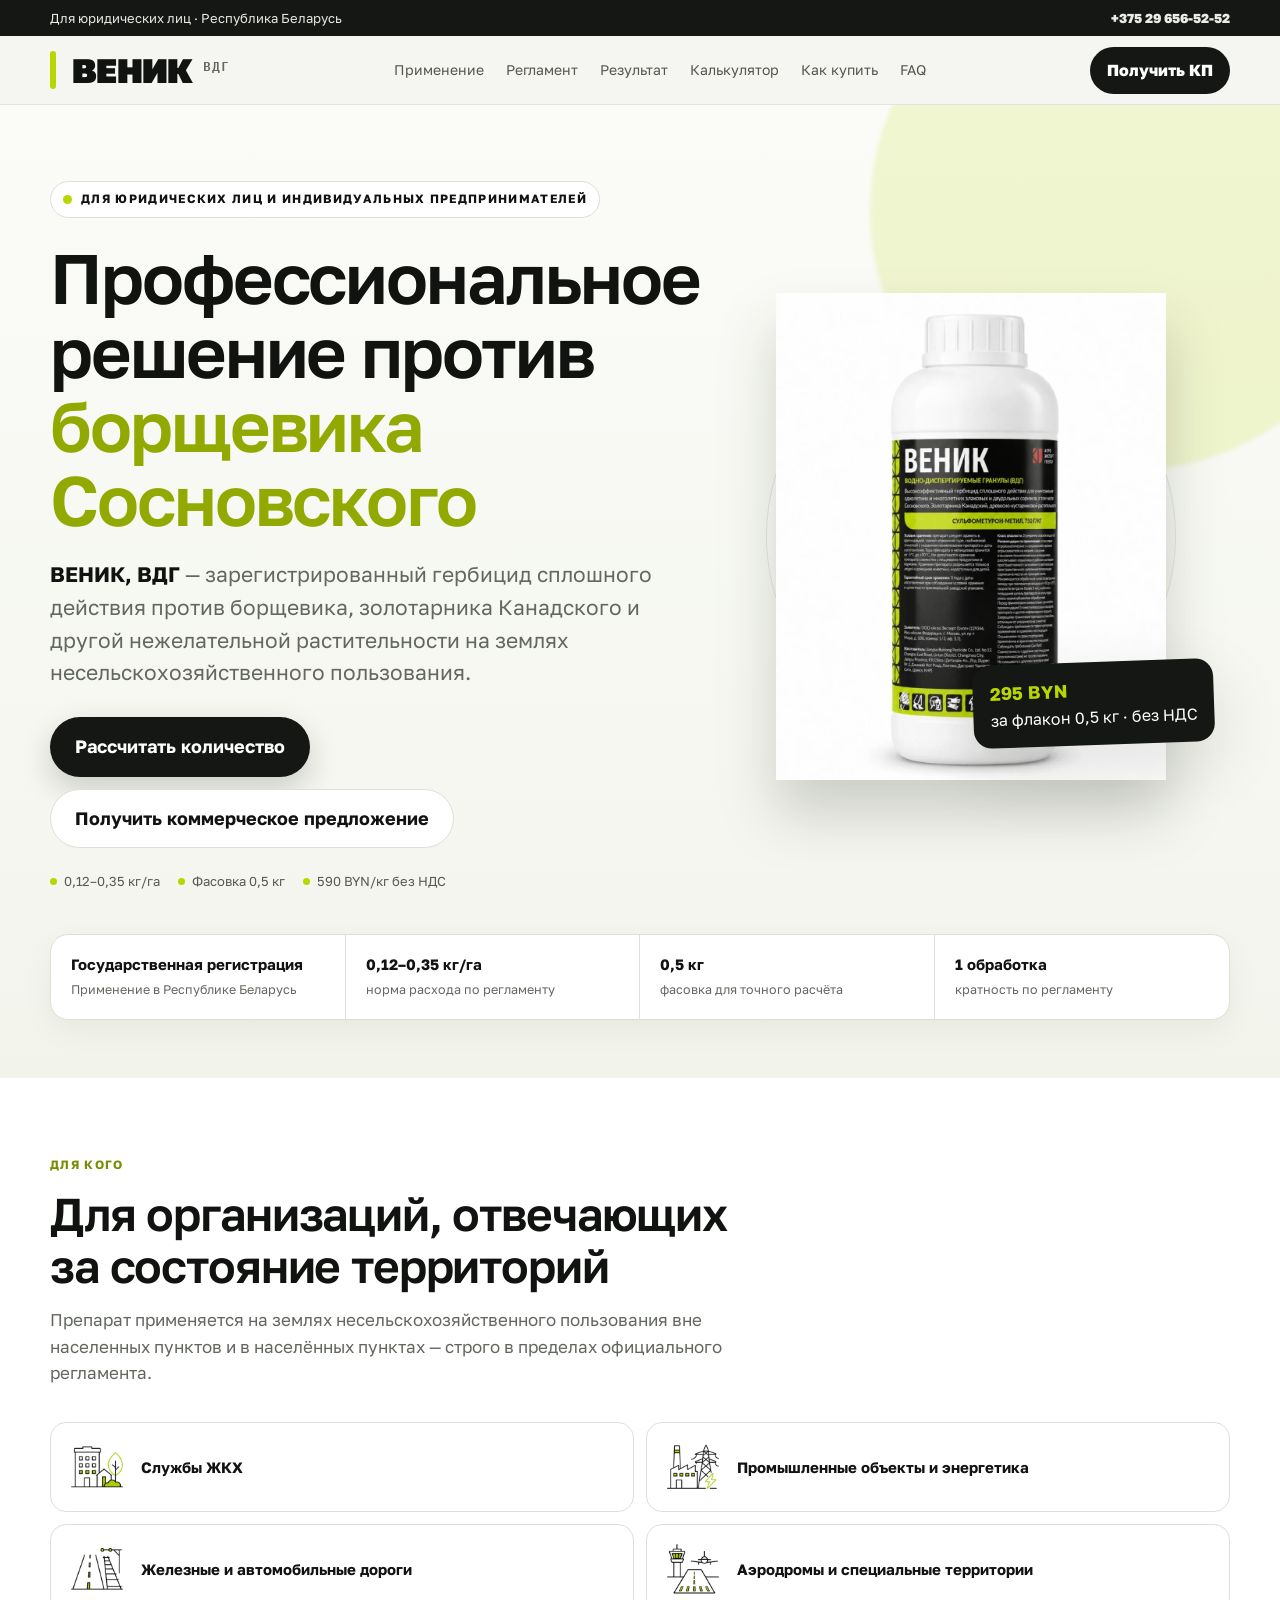
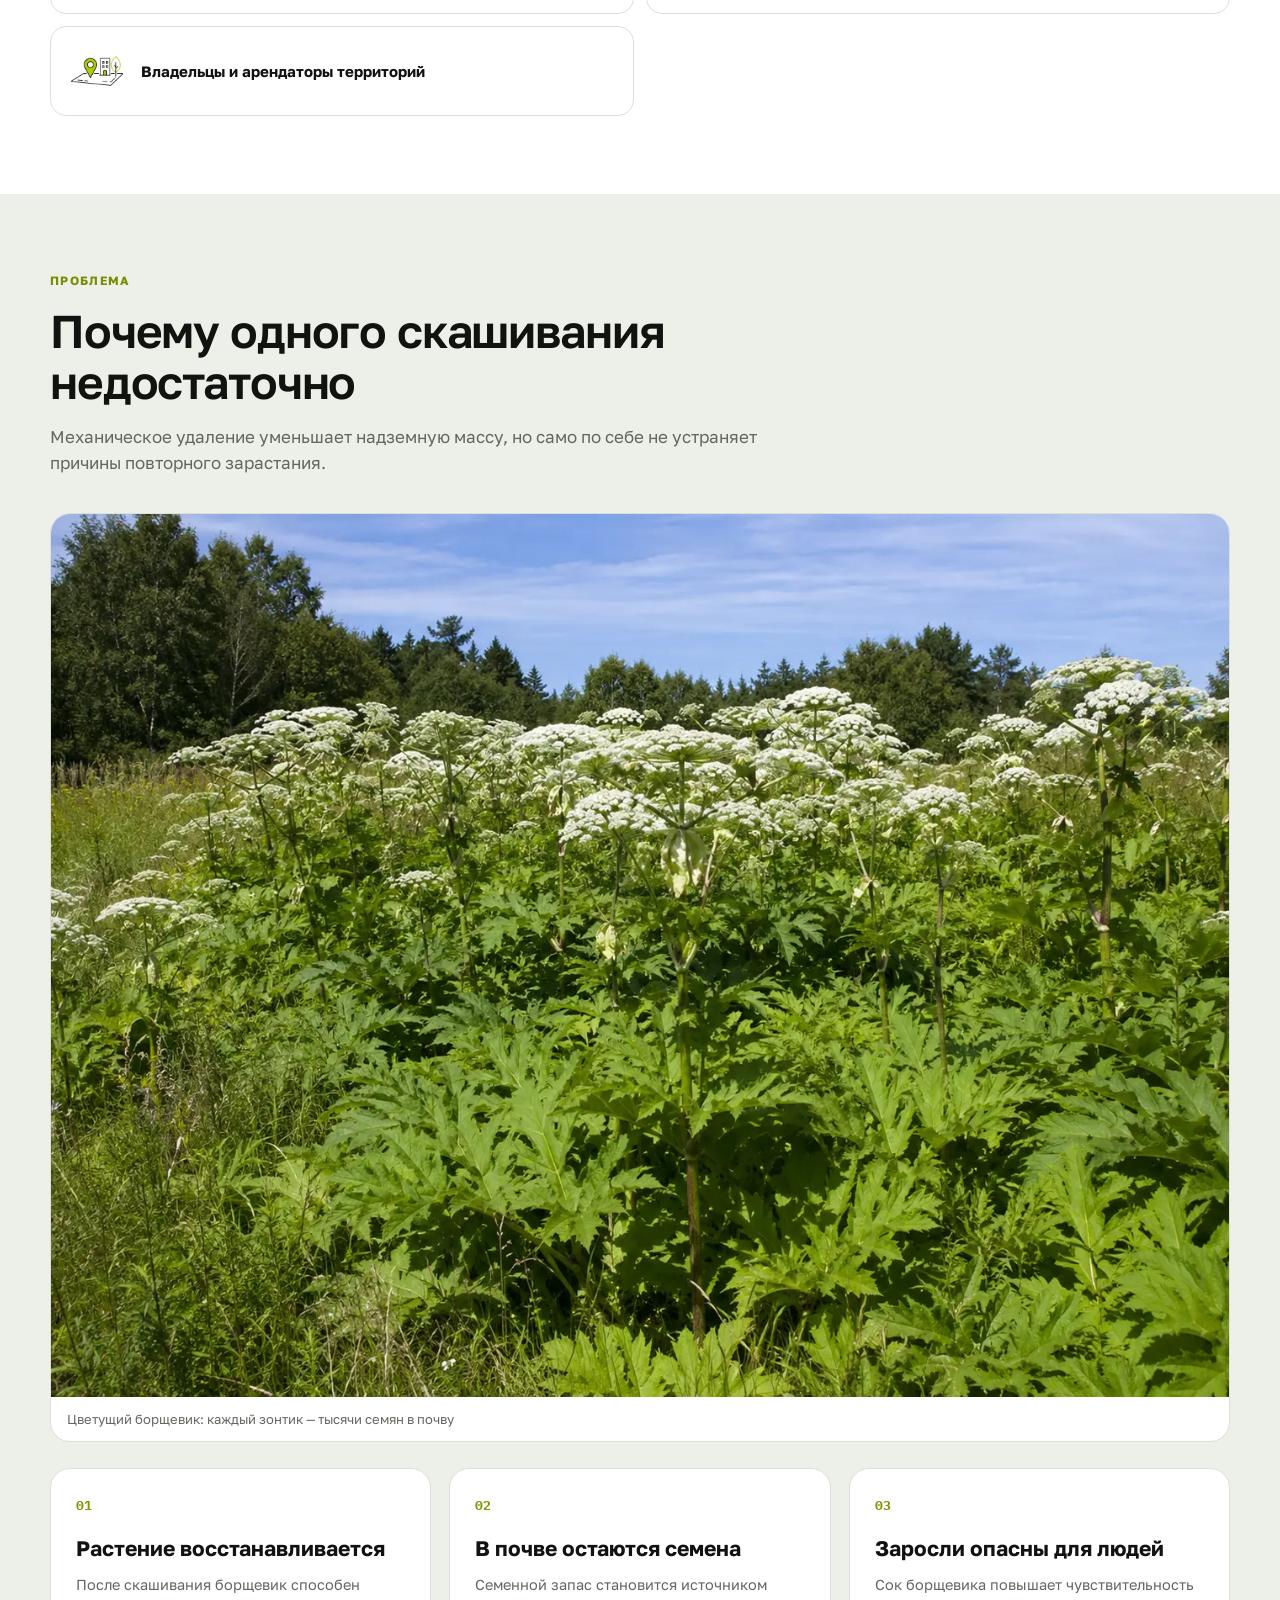
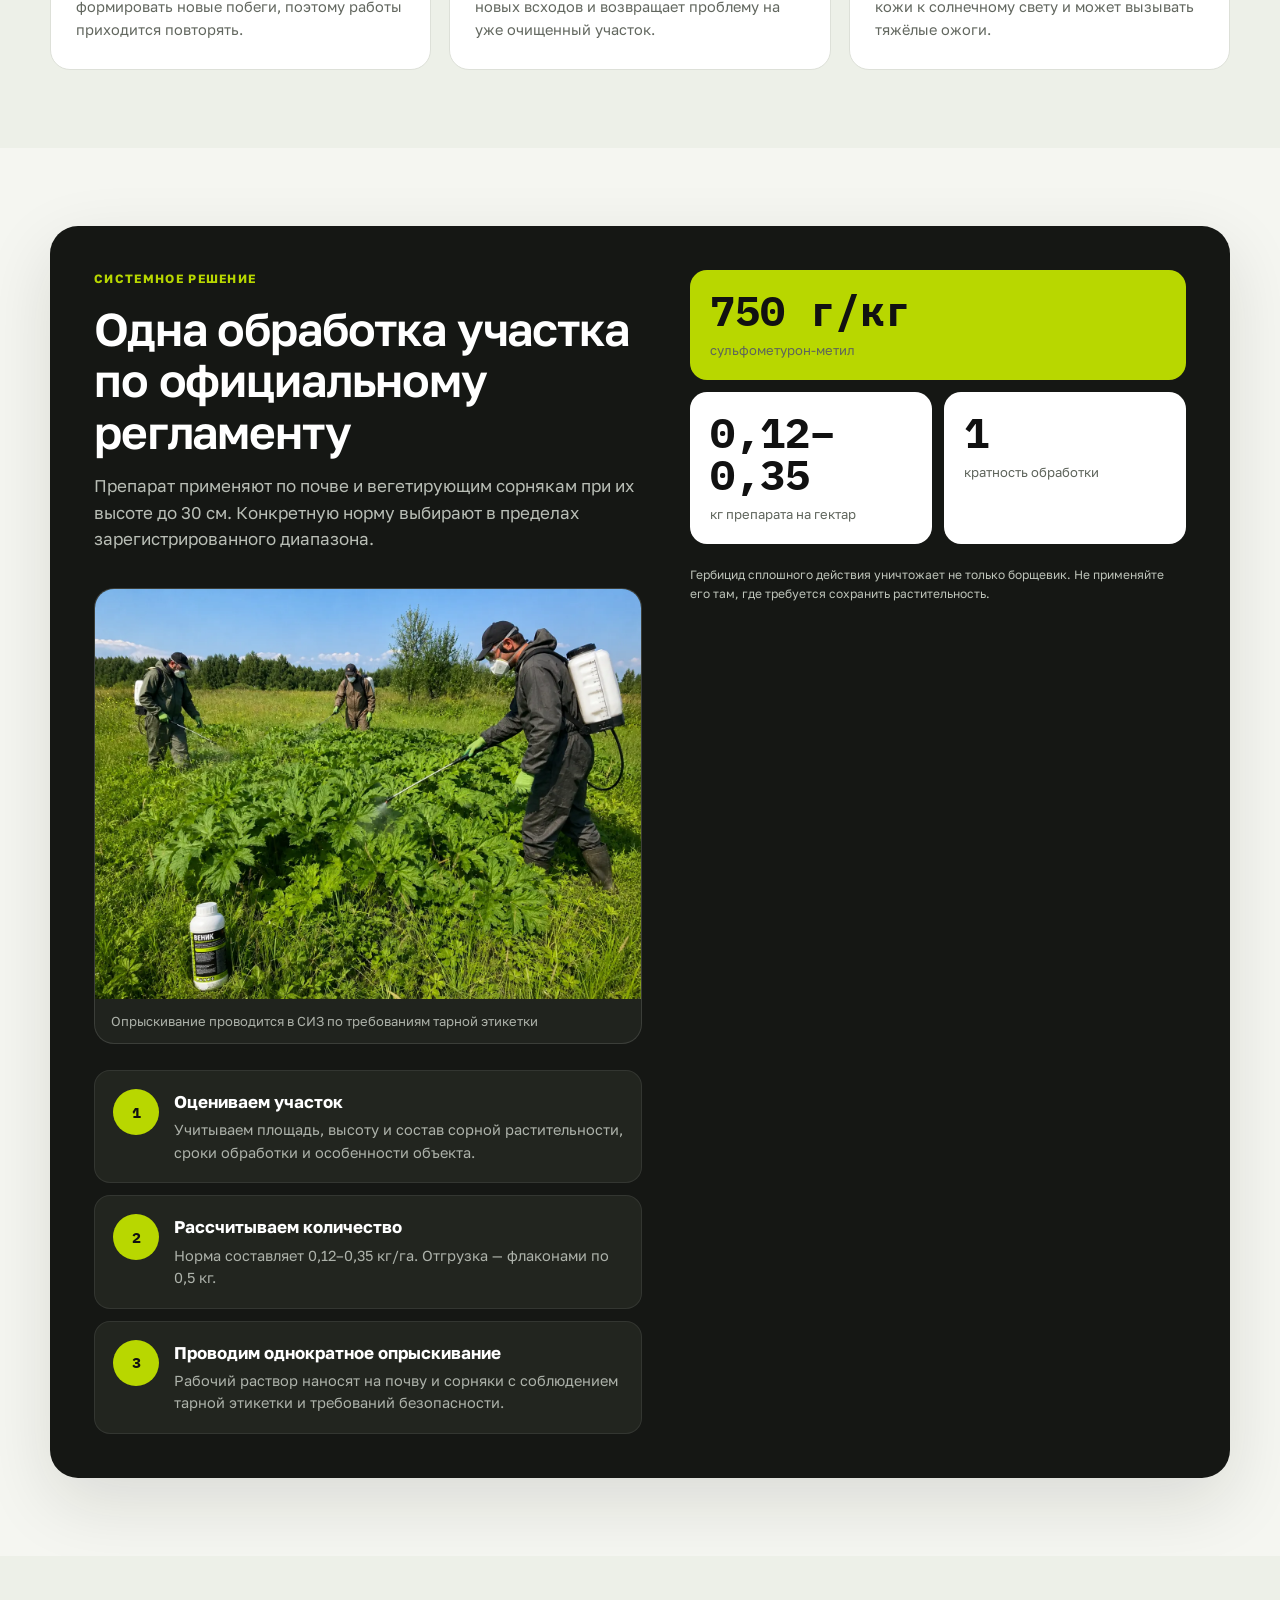
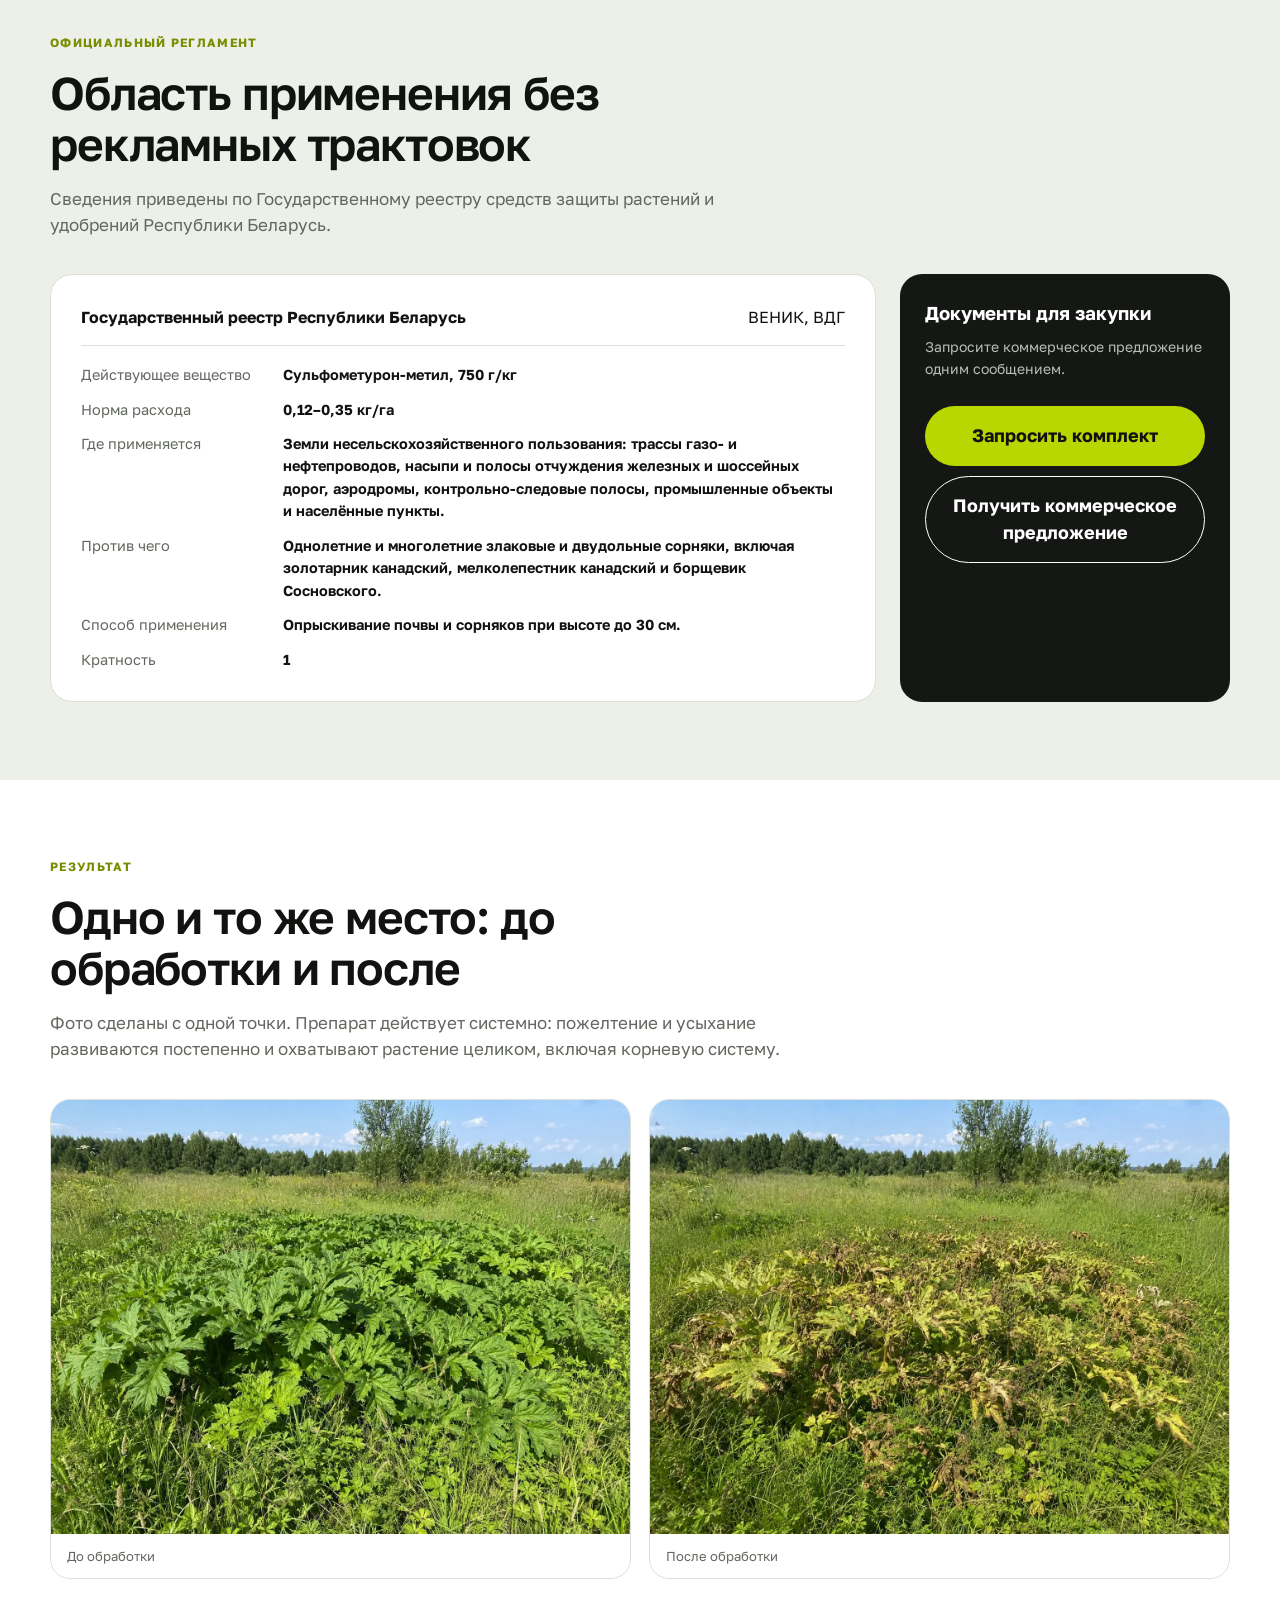
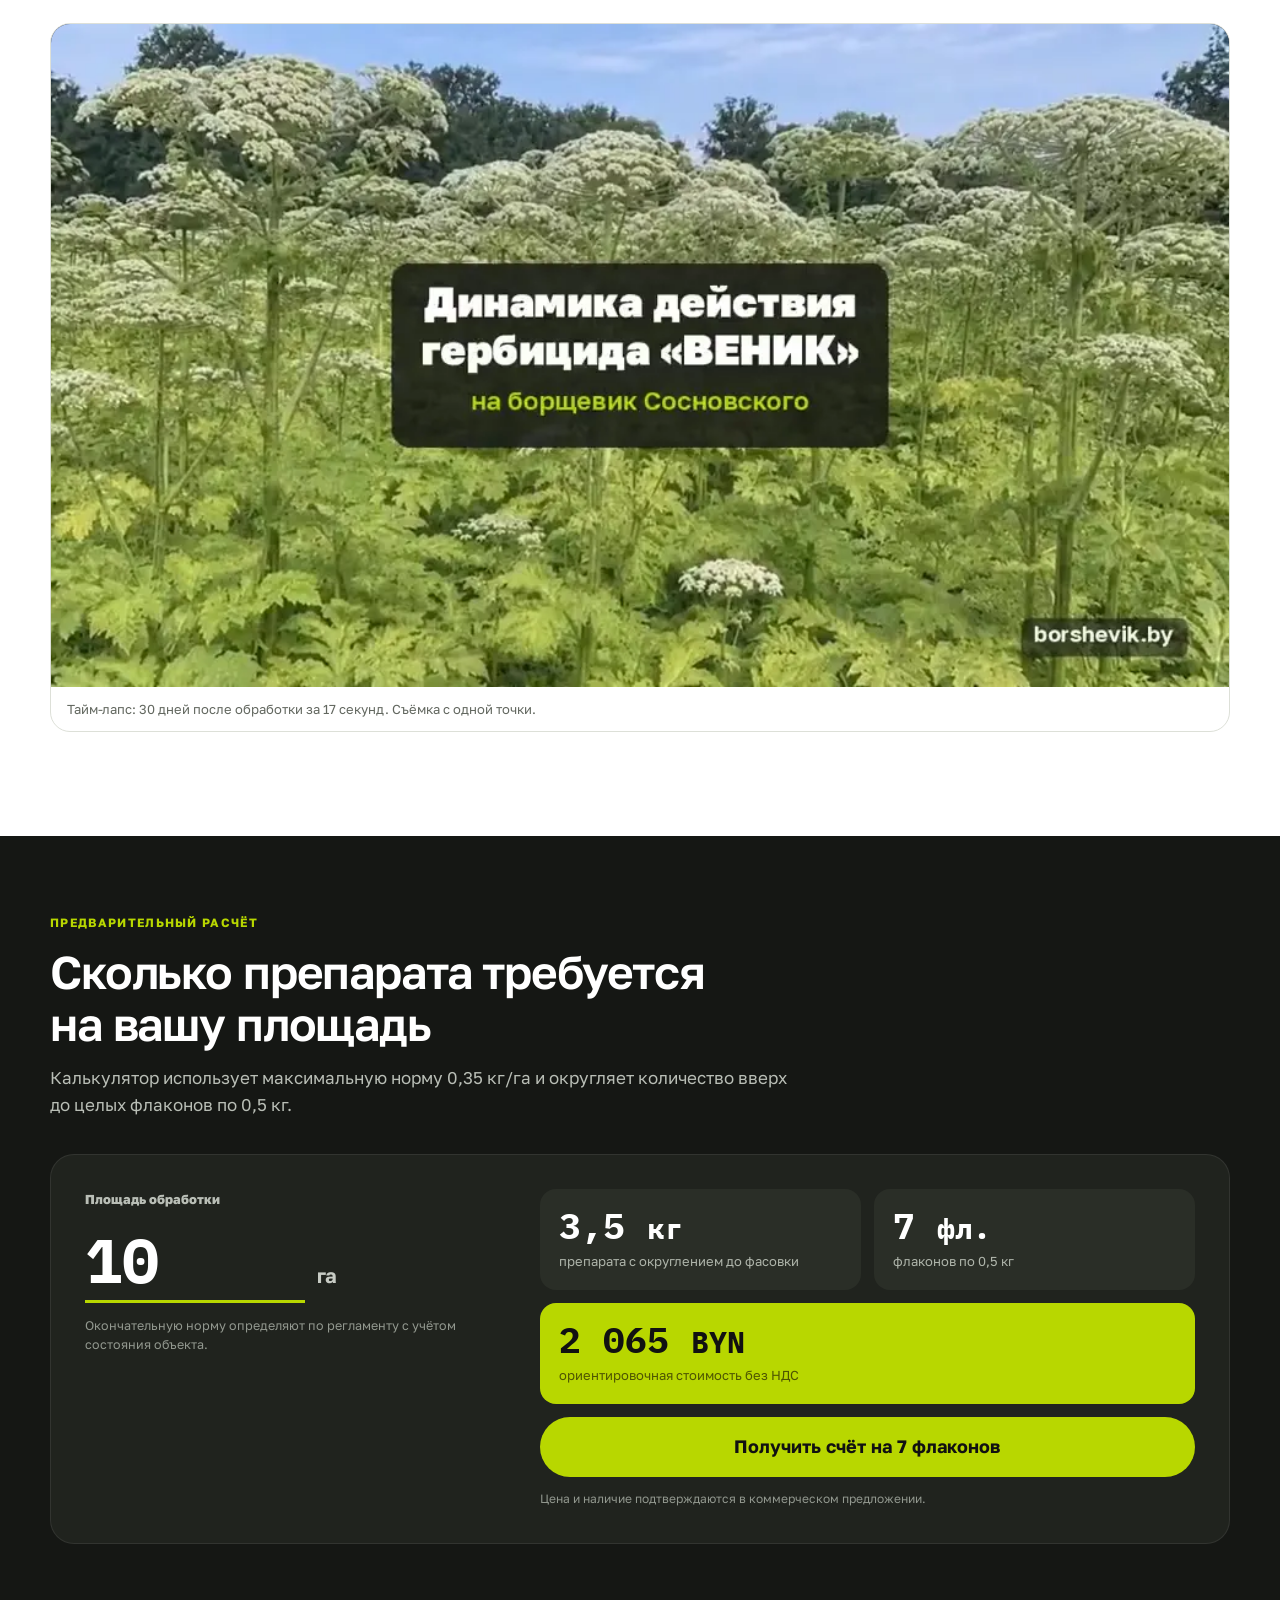
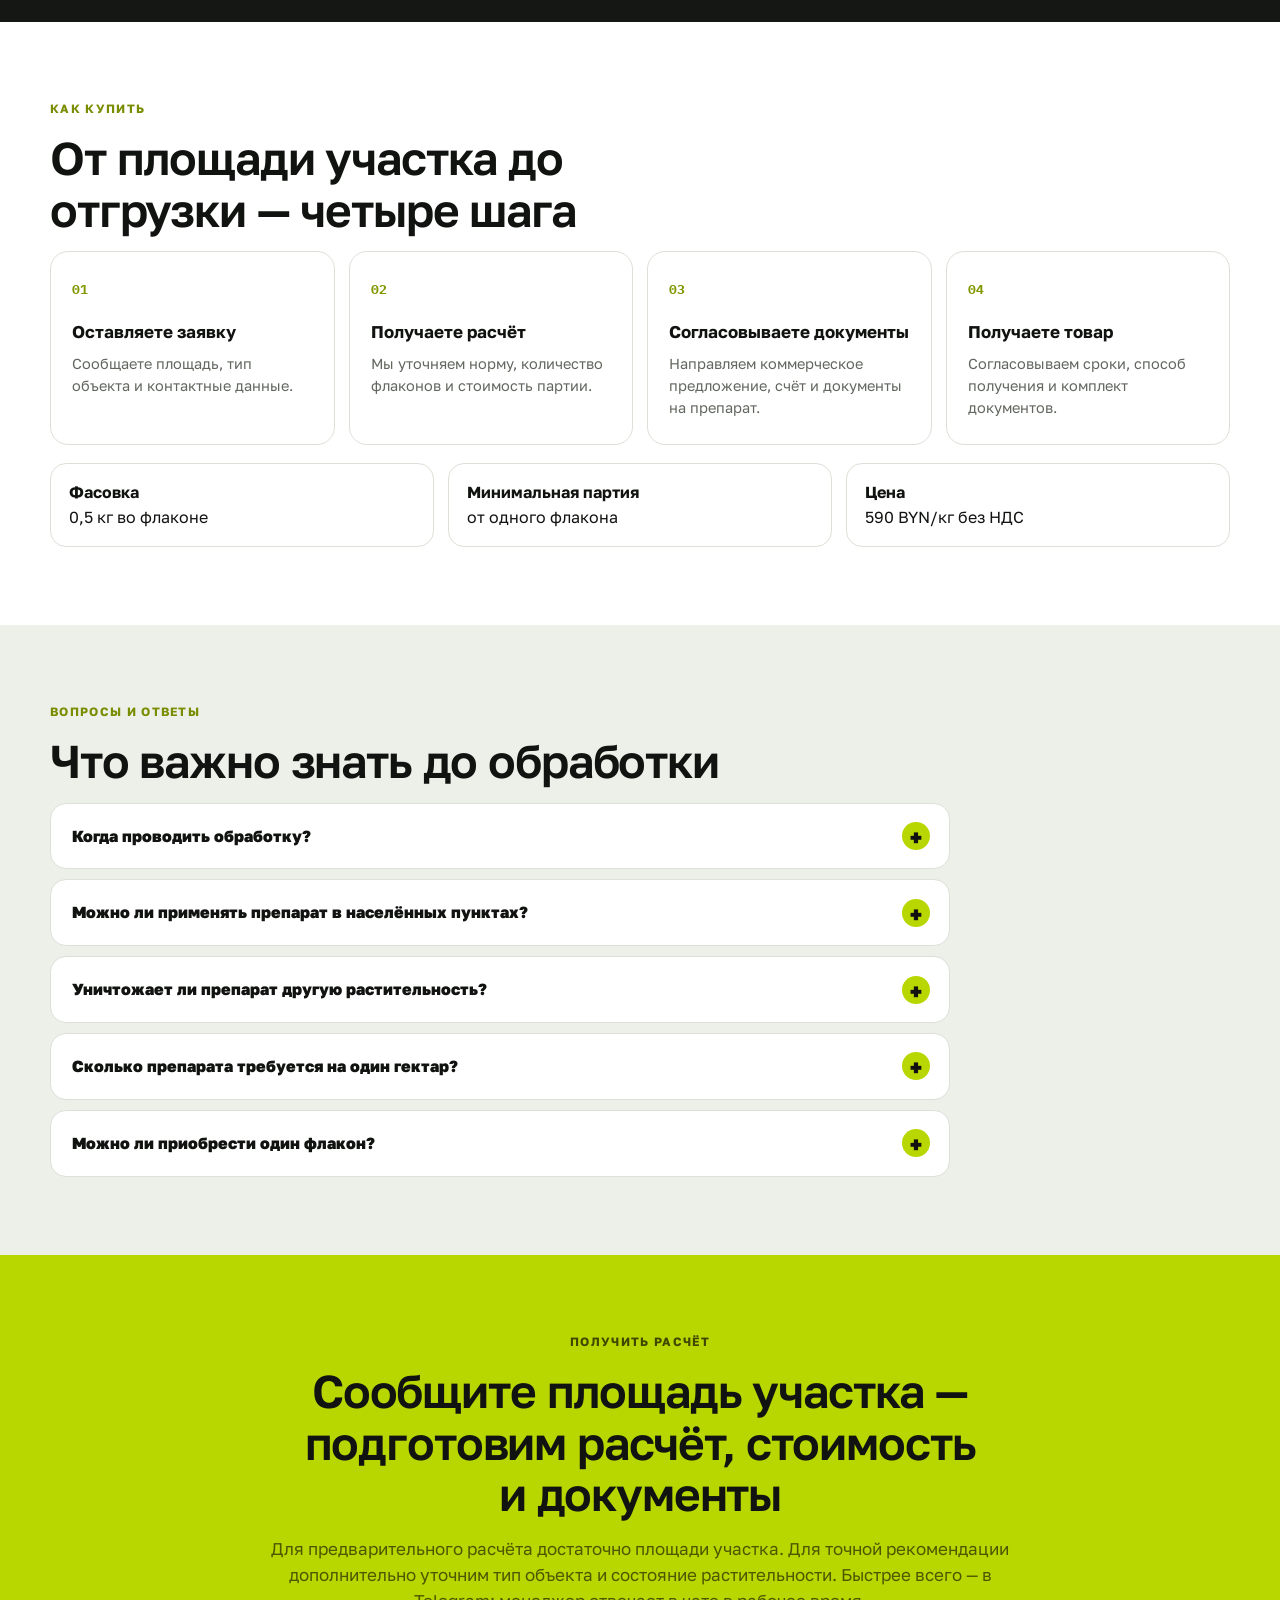
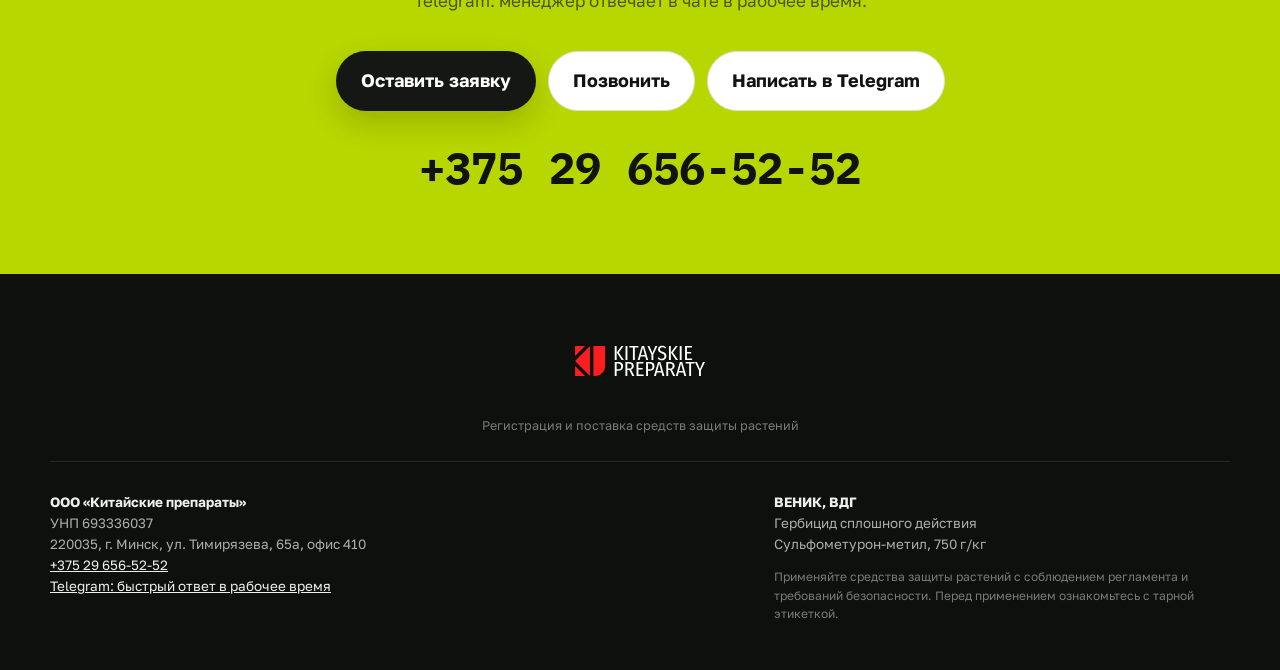
==== index.html @ b46795b6 "video: lighter file + lazy loading" ====
<!DOCTYPE html>
<html lang="ru">
<head>
<meta charset="UTF-8">
<meta name="viewport" content="width=device-width,initial-scale=1">
<title>ВЕНИК, ВДГ — гербицид против борщевика Сосновского для юридических лиц и индивидуальных предпринимателей</title>
<meta name="description" content="ВЕНИК, ВДГ — гербицид сплошного действия для использования на землях несельскохозяйственного пользования земель вне населенных пунктов и в населенных пунктах. Расчёт количества и стоимости онлайн.">
<link rel="canonical" href="https://borshevik.by/">
<meta property="og:type" content="website"><meta property="og:locale" content="ru_BY">
<meta property="og:title" content="ВЕНИК, ВДГ — гербицид против борщевика Сосновского, золотарника Канадского и другой нежелательной растительности">
<meta property="og:description" content="Для юридических лиц и индивидуальных предпринимателей. Расчёт количества, стоимости, документы для закупки.">
<meta property="og:url" content="https://borshevik.by/">
<link rel="preconnect" href="https://fonts.googleapis.com"><link rel="preconnect" href="https://fonts.gstatic.com" crossorigin>
<link href="https://fonts.googleapis.com/css2?family=Golos+Text:wght@400;500;600;700;800;900&family=IBM+Plex+Mono:wght@500;600;700&display=swap" rel="stylesheet">
<link rel="stylesheet" href="styles.css"><script src="app.js" defer></script>
</head>
<body>
<div class="top"><div class="wrap"><span>Для юридических лиц · Республика Беларусь</span><a href="tel:+375296565252">+375 29 656-52-52</a></div></div>
<nav class="nav"><div class="wrap"><a class="brand" href="#top"><span class="brandbar"></span><span class="brandname">ВЕНИК</span><span class="brandwdg">ВДГ</span></a><div class="links"><a href="#application">Применение</a><a href="#registry">Регламент</a><a href="#results">Результат</a><a href="#calculator">Калькулятор</a><a href="#buy">Как купить</a><a href="#faq">FAQ</a></div><button class="navbtn" data-open data-topic="Коммерческое предложение">Получить КП</button><div class="navtools"><a class="iconbtn callbtn" href="tel:+375296565252" aria-label="Позвонить"><svg viewBox="0 0 24 24" fill="none" stroke="currentColor" stroke-width="2.1" stroke-linecap="round" stroke-linejoin="round"><path d="M22 16.92v3a2 2 0 0 1-2.18 2 19.79 19.79 0 0 1-8.63-3.07 19.5 19.5 0 0 1-6-6 19.79 19.79 0 0 1-3.07-8.67A2 2 0 0 1 4.11 2h3a2 2 0 0 1 2 1.72c.13.96.36 1.9.7 2.81a2 2 0 0 1-.45 2.11L8.09 9.91a16 16 0 0 0 6 6l1.27-1.27a2 2 0 0 1 2.11-.45c.9.34 1.85.57 2.81.7A2 2 0 0 1 22 16.92z"/></svg></a><button class="iconbtn" id="burger" aria-label="Меню"><svg viewBox="0 0 24 24" fill="none" stroke="currentColor" stroke-width="2.1" stroke-linecap="round"><line x1="3" y1="6" x2="21" y2="6"/><line x1="3" y1="12" x2="21" y2="12"/><line x1="3" y1="18" x2="21" y2="18"/></svg></button></div></div></nav>
<div class="menu" id="menu"><div class="menu-backdrop" data-menuclose></div><div class="menu-panel"><div class="menu-head"><strong>Разделы</strong><button class="menu-close" data-menuclose aria-label="Закрыть">×</button></div><nav class="menu-links"><a href="#application" data-menuclose>Применение</a><a href="#registry" data-menuclose>Регламент</a><a href="#results" data-menuclose>Результат</a><a href="#calculator" data-menuclose>Калькулятор</a><a href="#buy" data-menuclose>Как купить</a><a href="#faq" data-menuclose>Вопросы и ответы</a></nav><div class="menu-cta"><button class="btn lime" data-open data-topic="Расчёт из меню" data-menuclose>Получить расчёт</button><a class="btn dark" href="tel:+375296565252">Позвонить +375 29 656-52-52</a></div></div></div>
<button class="totop" id="totop" aria-label="Наверх"><svg viewBox="0 0 24 24" fill="none" stroke="currentColor" stroke-width="2.2" stroke-linecap="round" stroke-linejoin="round"><line x1="12" y1="19" x2="12" y2="5"/><polyline points="5 12 12 5 19 12"/></svg></button>

<header class="hero" id="top">
<div class="wrap">
<div class="hero-grid">
<div>
<div class="eyebrow">Для юридических лиц и индивидуальных предпринимателей</div>
<h1>Профессиональное решение против <span class="acc">борщевика Сосновского</span></h1>
<p class="lead"><strong>ВЕНИК, ВДГ</strong> — зарегистрированный гербицид сплошного действия против борщевика, золотарника Канадского и другой нежелательной растительности на землях несельскохозяйственного пользования.</p>
<div class="actions"><a class="btn primary" href="#calculator">Рассчитать количество</a><button class="btn secondary" data-open data-topic="Коммерческое предложение">Получить коммерческое предложение</button></div>
<div class="micro"><span><i></i>0,12–0,35 кг/га</span><span><i></i>Фасовка 0,5 кг</span><span><i></i>590 BYN/кг без НДС</span></div>
</div>
<div class="product-stage"><img class="product-img" src="assets/venik-product.webp" alt="Флакон гербицида ВЕНИК, ВДГ" width="531" height="1100"><div class="price-chip"><strong>295 BYN</strong>за флакон 0,5 кг · без НДС</div></div>
</div>
<div class="trustbar"><div><strong>Государственная регистрация</strong><span>Применение в Республике Беларусь</span></div><div><strong>0,12–0,35 кг/га</strong><span>норма расхода по регламенту</span></div><div><strong>0,5 кг</strong><span>фасовка для точного расчёта</span></div><div><strong>1 обработка</strong><span>кратность по регламенту</span></div></div>
</div>
</header>

<section class="white"><div class="wrap"><div class="label">Для кого</div><h2>Для организаций, отвечающих за состояние территорий</h2><p class="sub">Препарат применяется на землях несельскохозяйственного пользования вне населенных пунктов и в населённых пунктах — строго в пределах официального регламента.</p><div class="audience">
<article class="aud"><img class="icon" src="assets/aud-utilities.png" alt="" width="160" height="160" loading="lazy"><strong>Службы ЖКХ</strong></article>
<article class="aud"><img class="icon" src="assets/aud-industry.png" alt="" width="160" height="160" loading="lazy"><strong>Промышленные объекты и энергетика</strong></article>
<article class="aud"><img class="icon" src="assets/aud-roads.png" alt="" width="160" height="160" loading="lazy"><strong>Железные и автомобильные дороги</strong></article>
<article class="aud"><img class="icon" src="assets/aud-airfield.png" alt="" width="160" height="160" loading="lazy"><strong>Аэродромы и специальные территории</strong></article>
<article class="aud"><img class="icon" src="assets/aud-owners.png" alt="" width="160" height="160" loading="lazy"><strong>Владельцы и арендаторы территорий</strong></article>
</div></div></section>

<section class="soft"><div class="wrap"><div class="label">Проблема</div><h2>Почему одного скашивания недостаточно</h2><p class="sub">Механическое удаление уменьшает надземную массу, но само по себе не устраняет причины повторного зарастания.</p><figure class="photo"><img src="assets/problem-flowering.webp" alt="Цветущие заросли борщевика Сосновского на необрабатываемом участке" loading="lazy" width="1400" height="1050"><figcaption>Цветущий борщевик: каждый зонтик — тысячи семян в почву</figcaption></figure><div class="cards">
<article class="card"><div class="num">01</div><h3>Растение восстанавливается</h3><p>После скашивания борщевик способен формировать новые побеги, поэтому работы приходится повторять.</p></article>
<article class="card"><div class="num">02</div><h3>В почве остаются семена</h3><p>Семенной запас становится источником новых всходов и возвращает проблему на уже очищенный участок.</p></article>
<article class="card"><div class="num">03</div><h3>Заросли опасны для людей</h3><p>Сок борщевика повышает чувствительность кожи к солнечному свету и может вызывать тяжёлые ожоги.</p></article>
</div></div></section>

<section id="application"><div class="wrap"><div class="solution">
<div><div class="label">Системное решение</div><h2>Одна обработка участка по официальному регламенту</h2><p class="sub">Препарат применяют по почве и вегетирующим сорнякам при их высоте до 30 см. Конкретную норму выбирают в пределах зарегистрированного диапазона.</p><figure class="photo dark"><img src="assets/application-work.webp" alt="Обработка зарослей борщевика ранцевыми опрыскивателями в средствах индивидуальной защиты" loading="lazy" width="1400" height="1050"><figcaption>Опрыскивание проводится в СИЗ по требованиям тарной этикетки</figcaption></figure><div class="steps">
<article class="step"><span class="n">1</span><div><h3>Оцениваем участок</h3><p>Учитываем площадь, высоту и состав сорной растительности, сроки обработки и особенности объекта.</p></div></article>
<article class="step"><span class="n">2</span><div><h3>Рассчитываем количество</h3><p>Норма составляет 0,12–0,35 кг/га. Отгрузка — флаконами по 0,5 кг.</p></div></article>
<article class="step"><span class="n">3</span><div><h3>Проводим однократное опрыскивание</h3><p>Рабочий раствор наносят на почву и сорняки с соблюдением тарной этикетки и требований безопасности.</p></div></article>
</div></div>
<div class="specs"><div class="spec big"><div class="v">750 г/кг</div><div class="k">сульфометурон-метил</div></div><div class="spec"><div class="v">0,12–0,35</div><div class="k">кг препарата на гектар</div></div><div class="spec"><div class="v">1</div><div class="k">кратность обработки</div></div><p class="warning">Гербицид сплошного действия уничтожает не только борщевик. Не применяйте его там, где требуется сохранить растительность.</p></div>
</div></div></section>

<section class="soft" id="registry"><div class="wrap"><div class="label">Официальный регламент</div><h2>Область применения без рекламных трактовок</h2><p class="sub">Сведения приведены по Государственному реестру средств защиты растений и удобрений Республики Беларусь.</p><div class="registry">
<div class="doc"><div class="doc-head"><strong>Государственный реестр Республики Беларусь</strong><span>ВЕНИК, ВДГ</span></div><dl>
<dt>Действующее вещество</dt><dd>Сульфометурон-метил, 750 г/кг</dd>
<dt>Норма расхода</dt><dd>0,12–0,35 кг/га</dd>
<dt>Где применяется</dt><dd>Земли несельскохозяйственного пользования: трассы газо- и нефтепроводов, насыпи и полосы отчуждения железных и шоссейных дорог, аэродромы, контрольно-следовые полосы, промышленные объекты и населённые пункты.</dd>
<dt>Против чего</dt><dd>Однолетние и многолетние злаковые и двудольные сорняки, включая золотарник канадский, мелколепестник канадский и борщевик Сосновского.</dd>
<dt>Способ применения</dt><dd>Опрыскивание почвы и сорняков при высоте до 30 см.</dd>
<dt>Кратность</dt><dd>1</dd>
</dl></div>
<aside class="docbox"><h3>Документы для закупки</h3><p>Запросите коммерческое предложение одним сообщением.</p><button class="btn lime wide" data-open data-topic="Комплект документов">Запросить комплект</button><button class="btn outline wide" data-open data-topic="Коммерческое предложение">Получить коммерческое предложение</button></aside>
</div></div></section>

<section class="white" id="results"><div class="wrap"><div class="label">Результат</div><h2>Одно и то же место: до обработки и после</h2><p class="sub">Фото сделаны с одной точки. Препарат действует системно: пожелтение и усыхание развиваются постепенно и охватывают растение целиком, включая корневую систему.</p><div class="beforeafter">
<figure class="photo"><img src="assets/before-treatment.webp" alt="Куртина борщевика Сосновского до обработки гербицидом ВЕНИК" loading="lazy" width="1400" height="1050"><figcaption>До обработки</figcaption></figure>
<figure class="photo"><img src="assets/after-treatment.webp" alt="Та же куртина борщевика после обработки: хлороз и усыхание" loading="lazy" width="1400" height="1050"><figcaption>После обработки</figcaption></figure>
</div>
<figure class="photo videobox"><video class="tlvideo" data-src="assets/venik-timelapse-web.mp4" poster="assets/venik-timelapse-poster.webp" autoplay muted loop playsinline preload="none" controlsList="nodownload" disablePictureInPicture oncontextmenu="return false"></video><figcaption>Тайм-лапс: 30 дней после обработки за 17 секунд. Съёмка с одной точки.</figcaption></figure>
</div></section>

<section class="calc" id="calculator"><div class="wrap"><div class="label">Предварительный расчёт</div><h2>Сколько препарата требуется на вашу площадь</h2><p class="sub">Калькулятор использует максимальную норму 0,35 кг/га и округляет количество вверх до целых флаконов по 0,5 кг.</p><div class="calcbox">
<div><label for="area">Площадь обработки</label><div class="area"><input id="area" type="number" min=".1" step=".1" value="10"><span>га</span></div><p class="hint">Окончательную норму определяют по регламенту с учётом состояния объекта.</p></div>
<div class="results" aria-live="polite"><div class="result"><div class="value" id="kg">3,5 <small>кг</small></div><div class="cap">препарата с округлением до фасовки</div></div><div class="result"><div class="value" id="packs">7 <small>фл.</small></div><div class="cap">флаконов по 0,5 кг</div></div><div class="result total"><div class="value" id="sum">2 065 <small>BYN</small></div><div class="cap">ориентировочная стоимость без НДС</div></div><div class="calccta"><button class="btn lime wide" id="order" data-open data-topic="Счёт по калькулятору">Получить счёт на 7 флаконов</button></div><p class="calcfoot">Цена и наличие подтверждаются в коммерческом предложении.</p></div>
</div></div></section>

<section class="white" id="buy"><div class="wrap"><div class="label">Как купить</div><h2>От площади участка до отгрузки — четыре шага</h2><div class="buy">
<article class="buy-step"><small>01</small><h3>Оставляете заявку</h3><p>Сообщаете площадь, тип объекта и контактные данные.</p></article>
<article class="buy-step"><small>02</small><h3>Получаете расчёт</h3><p>Мы уточняем норму, количество флаконов и стоимость партии.</p></article>
<article class="buy-step"><small>03</small><h3>Согласовываете документы</h3><p>Направляем коммерческое предложение, счёт и документы на препарат.</p></article>
<article class="buy-step"><small>04</small><h3>Получаете товар</h3><p>Согласовываем сроки, способ получения и комплект документов.</p></article>
</div><div class="chips"><div class="chip"><strong>Фасовка</strong>0,5 кг во флаконе</div><div class="chip"><strong>Минимальная партия</strong>от одного флакона</div><div class="chip"><strong>Цена</strong>590 BYN/кг без НДС</div></div></div></section>

<section class="soft" id="faq"><div class="wrap"><div class="label">Вопросы и ответы</div><h2>Что важно знать до обработки</h2><div class="faqs">
<details><summary>Когда проводить обработку?</summary><div class="answer">Препарат применяют по почве и сорнякам при их высоте до 30 см. Конкретные сроки определяют по состоянию участка, погоде и требованиям тарной этикетки.</div></details>
<details><summary>Можно ли применять препарат в населённых пунктах?</summary><div class="answer">Населённые пункты указаны в области применения. Обработка проводится с соблюдением регламента, санитарных требований и мер безопасности.</div></details>
<details><summary>Уничтожает ли препарат другую растительность?</summary><div class="answer">Да. Это гербицид сплошного действия. Его нельзя применять там, где необходимо сохранить траву, деревья или кустарники.</div></details>
<details><summary>Сколько препарата требуется на один гектар?</summary><div class="answer">Зарегистрированный диапазон — 0,12–0,35 кг/га. Калькулятор показывает предварительный расчёт по максимальной норме.</div></details>
<details><summary>Можно ли приобрести один флакон?</summary><div class="answer">Да, минимальная партия — один флакон массой 0,5 кг. Актуальное наличие подтверждается при оформлении.</div></details>
</div></div></section>

<section class="final"><div class="wrap"><div class="label" style="color:#3f4700">Получить расчёт</div><h2>Сообщите площадь участка — подготовим расчёт, стоимость и документы</h2><p class="sub">Для предварительного расчёта достаточно площади участка. Для точной рекомендации дополнительно уточним тип объекта и состояние растительности. Быстрее всего — в Telegram: менеджер отвечает в чате в рабочее время.</p><div class="final-actions"><button class="btn primary" data-open data-topic="Расчёт и коммерческое предложение">Оставить заявку</button><a class="btn secondary" href="tel:+375296565252">Позвонить</a><a class="btn secondary" href="https://t.me/venik_leads_bot" target="_blank" rel="noopener">Написать в Telegram</a></div><a class="phonebig" href="tel:+375296565252">+375 29 656-52-52</a></div></section>

<footer><div class="wrap"><div class="foottop"><img class="footlogo" src="assets/logo-kp-final.svg" alt="Китайские препараты" width="190" height="90"><p class="foottag">Регистрация и поставка средств защиты растений</p></div><div class="foot"><div><strong>ООО «Китайские препараты»</strong><br>УНП 693336037<br>220035, г. Минск, ул. Тимирязева, 65а, офис 410<br><a href="tel:+375296565252">+375 29 656-52-52</a><br><a href="https://t.me/venik_leads_bot" target="_blank" rel="noopener">Telegram: быстрый ответ в рабочее время</a></div><div><strong>ВЕНИК, ВДГ</strong><br>Гербицид сплошного действия<br>Сульфометурон-метил, 750 г/кг<p class="safety">Применяйте средства защиты растений с соблюдением регламента и требований безопасности. Перед применением ознакомьтесь с тарной этикеткой.</p></div></div></div></footer>
<div class="sticky"><button class="btn lime wide" data-open data-topic="Расчёт с мобильной версии">Получить расчёт</button></div>

<div class="modal" id="modal" role="dialog" aria-modal="true" aria-hidden="true"><div class="backdrop" data-close></div><div class="panel"><button class="close" aria-label="Закрыть" data-close>×</button><h2>Получить расчёт и коммерческое предложение</h2><p class="sub">Оставьте данные об объекте. Расчёт из калькулятора подставится автоматически.</p><form id="lead-form"><input type="hidden" id="topic" name="topic"><input type="hidden" id="calculation" name="calculation"><div class="formgrid">
<div class="field" style="position:absolute;left:-9999px" aria-hidden="true"><label for="website">Сайт</label><input id="website" name="website" tabindex="-1" autocomplete="off"></div>
<div class="field"><label for="company">Организация</label><input id="company" name="company" autocomplete="organization"></div>
<div class="field"><label for="contact">Контактное лицо *</label><input id="contact" name="contact" required></div>
<div class="field"><label for="phone">Телефон *</label><input id="phone" name="phone" type="tel" required placeholder="+375 …"></div>
<div class="field"><label for="email">Электронная почта</label><input id="email" name="email" type="email"></div>
<div class="field"><label for="lead-area">Площадь, га</label><input id="lead-area" name="area" type="number" min=".1" step=".1"></div>
<div class="field"><label for="object-type">Тип объекта</label><input id="object-type" name="object_type" placeholder="Например, полоса отвода"></div>
<div class="field full"><label for="comment">Комментарий</label><textarea id="comment" name="comment"></textarea></div>
</div><label class="consent"><input type="checkbox" required><span>Я согласен на использование указанных данных для обработки запроса и обратной связи.</span></label><button class="btn primary wide" type="submit">Отправить заявку</button><div class="status" id="status" role="status"></div><p class="devnote">Заявка поступает менеджеру мгновенно. Ответим в рабочее время.</p></form></div></div>
</body></html>
---- styles.css ----
:root{
  --bg:#f5f6f1;--surface:#fff;--ink:#111310;--muted:#62675f;--line:#dde0d8;
  --lime:#b8d700;--lime-dark:#91a900;--graphite:#151714;--soft:#edf0e8;
  --radius:22px;--shadow:0 24px 70px rgba(25,28,20,.12)
}
*{box-sizing:border-box;margin:0;padding:0}
html{scroll-behavior:smooth;scroll-padding-top:76px;max-width:100%;overflow-x:hidden}
body{font-family:'Golos Text',system-ui,sans-serif;background:var(--bg);color:var(--ink);line-height:1.55;-webkit-font-smoothing:antialiased;max-width:100%;overflow-x:hidden}
body.lock{overflow:hidden}
a{color:inherit}button,input,textarea{font:inherit}
.wrap{width:min(1180px,calc(100% - 40px));margin:auto}
.top{background:var(--graphite);color:#e9ece5;font-size:13px;padding:8px 0}
.top .wrap,.nav .wrap{display:flex;align-items:center;justify-content:space-between;gap:18px}
.top a{text-decoration:none;font-weight:800}
.nav{position:sticky;top:0;z-index:30;background:rgba(245,246,241,.94);backdrop-filter:blur(14px);border-bottom:1px solid rgba(17,19,16,.08)}
.nav .wrap{min-height:68px}
.brand{display:flex;align-items:center;text-decoration:none;font-weight:900;letter-spacing:-.02em}
.brandbar{width:6px;height:38px;border-radius:3px;background:var(--lime);flex:0 0 6px;margin-right:16px}
.brandname{font-size:34px;font-weight:900;letter-spacing:-.02em;line-height:1}
.brandwdg{font:600 13px 'IBM Plex Mono';color:var(--muted);letter-spacing:.08em;text-transform:uppercase;align-self:flex-start;margin-top:4px;margin-left:10px}
.links{display:flex;gap:22px;font-size:14px;color:#52574f}
.links a{text-decoration:none}
.links a:hover{color:#111}
.navbtn{border:0;background:var(--graphite);color:#fff;border-radius:999px;padding:11px 17px;font-weight:800;cursor:pointer}
.hero{position:relative;overflow:hidden;padding:76px 0 58px;background:linear-gradient(180deg,#fbfcf8 0%,#f2f4ec 100%)}
.hero:before{content:"";position:absolute;width:520px;height:520px;border-radius:50%;background:rgba(184,215,0,.16);right:-110px;top:-155px;filter:blur(2px)}
.hero-grid{position:relative;display:grid;grid-template-columns:1.08fr .92fr;gap:54px;align-items:center}
.eyebrow,.label{font-size:12px;text-transform:uppercase;letter-spacing:.11em;font-weight:700}
.eyebrow{display:inline-flex;align-items:center;gap:9px;background:#fff;border:1px solid var(--line);border-radius:999px;padding:8px 12px;margin-bottom:22px}
.eyebrow:before{content:"";width:9px;height:9px;border-radius:50%;background:var(--lime)}
h1{font-size:clamp(42px,6vw,70px);line-height:1.06;letter-spacing:-.03em;font-weight:600;max-width:13ch;margin-bottom:22px}
h2{font-size:clamp(30px,4.3vw,46px);line-height:1.12;letter-spacing:-.025em;font-weight:600;max-width:24ch;margin-bottom:16px}
.lead{font-size:clamp(17px,2vw,21px);color:var(--muted);max-width:60ch;margin-bottom:28px}
.lead strong{color:var(--ink)}
.actions,.final-actions{display:flex;gap:12px;flex-wrap:wrap}
.btn{display:inline-flex;align-items:center;justify-content:center;gap:9px;border:1px solid transparent;border-radius:999px;padding:15px 24px;text-decoration:none;font-weight:700;font-size:18px;cursor:pointer;transition:.18s}
.btn:hover{transform:translateY(-2px)}
.primary{background:var(--graphite);color:#fff;box-shadow:0 12px 30px rgba(17,19,16,.18)}
.secondary{background:#fff;color:var(--ink);border-color:var(--line)}
.lime{background:var(--lime);color:#111}
.outline{background:transparent;color:inherit;border-color:currentColor}
.wide{width:100%}
.micro{display:flex;gap:18px;flex-wrap:wrap;margin-top:23px;color:#555b52;font-size:13px}
.micro span{display:flex;align-items:center;gap:7px}
.micro i{width:7px;height:7px;border-radius:50%;background:var(--lime);display:inline-block}
.product-stage{position:relative;min-height:560px;display:grid;place-items:center}
.product-stage:before{content:"";position:absolute;width:410px;height:410px;border-radius:50%;background:linear-gradient(145deg,#fff,#eef1e7);box-shadow:inset 0 0 0 1px #e3e6de}
.product-img{position:relative;z-index:2;display:block;width:min(390px,86%);height:auto;filter:drop-shadow(0 34px 28px rgba(24,27,19,.18))}
.price-chip{position:absolute;z-index:3;right:3%;bottom:72px;background:var(--graphite);color:#fff;border-radius:18px;padding:15px 17px;box-shadow:var(--shadow);transform:rotate(-2deg)}
.price-chip strong{display:block;color:var(--lime);font-size:18px}
.trustbar{position:relative;margin-top:42px;display:grid;grid-template-columns:repeat(4,1fr);background:#fff;border:1px solid var(--line);border-radius:18px;overflow:hidden;box-shadow:0 10px 30px rgba(25,28,20,.05)}
.trustbar div{padding:18px 20px;border-right:1px solid var(--line)}
.trustbar div:last-child{border:0}
.trustbar strong{display:block;font-size:15px}
.trustbar span{font-size:12.5px;color:var(--muted)}
section{padding:78px 0}
.white{background:#fff}
.soft{background:var(--soft)}
.label{color:#7a8d00;margin-bottom:14px}
.sub{font-size:17px;color:var(--muted);max-width:68ch;margin-bottom:36px}
.audience{display:grid;grid-template-columns:1fr 1fr;gap:12px}
.aud{display:flex;align-items:center;gap:16px;background:#fff;border:1px solid var(--line);border-radius:16px;padding:16px 18px}
.aud .icon{width:56px;height:56px;flex:0 0 56px;display:block}
.aud strong{font-size:15px;line-height:1.3}
.cards{display:grid;grid-template-columns:repeat(3,1fr);gap:18px}
.card{background:#fff;border:1px solid var(--line);border-radius:20px;padding:28px 25px}
.card .num{font:700 13px 'IBM Plex Mono';color:#819500}
.card h3{font-size:21px;margin:18px 0 9px}
.card p,.step p,.buy-step p{font-size:14.5px;color:var(--muted)}
.solution{background:var(--graphite);color:#fff;border-radius:28px;padding:44px;display:grid;grid-template-columns:1.05fr .95fr;gap:48px;box-shadow:var(--shadow)}
.solution .label{color:var(--lime)}
.solution .sub{color:#b9beb6}
.steps{display:grid;gap:12px}
.step{display:grid;grid-template-columns:46px 1fr;gap:15px;background:#22251f;border:1px solid rgba(255,255,255,.08);border-radius:16px;padding:18px}
.step .n{width:46px;height:46px;border-radius:50%;background:var(--lime);color:#111;display:grid;place-items:center;font:700 15px 'IBM Plex Mono'}
.step h3{font-size:17px;margin-bottom:4px}
.step p{color:#adb2aa}
.specs{display:grid;grid-template-columns:1fr 1fr;gap:12px;align-content:start}
.spec{background:#fff;color:#111;border-radius:17px;padding:20px}
.spec.big{grid-column:1/-1;background:var(--lime)}
.spec .v{font:700 clamp(28px,4vw,42px) 'IBM Plex Mono';line-height:1}
.spec .k{font-size:13px;color:#5e645b;margin-top:8px}
.warning{grid-column:1/-1;font-size:12px;color:#bec4ba;padding-top:10px}
.registry{display:grid;grid-template-columns:1fr 330px;gap:24px}
.doc{background:#fff;border:1px solid var(--line);border-radius:22px;padding:30px}
.doc-head{display:flex;justify-content:space-between;gap:20px;border-bottom:1px solid var(--line);padding-bottom:15px;margin-bottom:18px}
.doc dl{display:grid;grid-template-columns:180px 1fr;gap:12px 22px;font-size:14.5px}
.doc dt{color:var(--muted)}
.doc dd{font-weight:650}
.docbox{background:var(--graphite);color:#fff;border-radius:22px;padding:25px}
.docbox p{color:#b9beb6;font-size:14px;margin:8px 0 16px}
.docbox .btn{margin-top:10px}
.calc{background:var(--graphite);color:#fff}
.calc .label{color:var(--lime)}
.calc .sub{color:#b9beb6}
.calcbox{display:grid;grid-template-columns:.78fr 1.22fr;gap:36px;background:#20231e;border:1px solid rgba(255,255,255,.08);border-radius:24px;padding:34px}
.calc label{display:block;color:#b9beb6;font-size:13px;font-weight:800;margin-bottom:10px}
.area{display:flex;align-items:baseline;gap:12px}
.area input{width:min(220px,75%);border:0;border-bottom:3px solid var(--lime);background:transparent;color:#fff;outline:none;font:700 clamp(42px,6vw,62px) 'IBM Plex Mono'}
.area span{font-size:20px;color:#c7cbc4;font-weight:700}
.hint{font-size:12.5px;color:#92988f;margin-top:13px}
.results{display:grid;grid-template-columns:1fr 1fr;gap:13px}
.result{background:#2a2e27;border-radius:16px;padding:19px}
.result .value{font:700 clamp(26px,3vw,36px) 'IBM Plex Mono';line-height:1}
.result .cap{font-size:13px;color:#afb5ab;margin-top:7px}
.total{grid-column:1/-1;background:var(--lime);color:#111}
.total .cap{color:#4e5500}
.calccta,.calcfoot{grid-column:1/-1}
.calcfoot{font-size:12px;color:#92988f}
.buy{display:grid;grid-template-columns:repeat(4,1fr);gap:14px}
.buy-step{background:#fff;border:1px solid var(--line);border-radius:18px;padding:24px 21px}
.buy-step small{font:700 13px 'IBM Plex Mono';color:#839700}
.buy-step h3{font-size:17px;margin:18px 0 7px}
.chips{display:grid;grid-template-columns:repeat(3,1fr);gap:14px;margin-top:18px}
.chip{background:#fff;border:1px solid var(--line);border-radius:16px;padding:16px 18px}
.chip strong{display:block}
.faqs{display:grid;gap:10px;max-width:900px}
.faqs details{background:#fff;border:1px solid var(--line);border-radius:16px}
.faqs summary{cursor:pointer;list-style:none;padding:20px 54px 20px 21px;font-weight:850;position:relative}
.faqs summary:after{content:"+";position:absolute;right:19px;top:50%;transform:translateY(-50%);width:28px;height:28px;border-radius:50%;display:grid;place-items:center;background:var(--lime);color:#111;font-size:20px}
.faqs details[open] summary:after{content:"−"}
.answer{padding:0 21px 20px;color:var(--muted);font-size:15px;max-width:75ch}
.final{background:var(--lime);text-align:center}
.final h2,.final .sub{margin-left:auto;margin-right:auto}
.final .sub{color:#4f5600}
.final-actions{justify-content:center}
.phonebig{display:block;width:max-content;margin:28px auto 0;text-decoration:none;font:700 clamp(28px,5vw,44px) 'IBM Plex Mono'}
footer{background:#0e100d;color:#aab0a7;padding:42px 0 46px;font-size:13.5px}
.foot{display:grid;grid-template-columns:1.2fr .8fr;gap:40px}
footer strong,footer a{color:#eef0eb}
.safety{font-size:12px;color:#777d75;margin-top:13px}
.sticky{display:none;position:fixed;z-index:45;left:12px;right:12px;bottom:12px}
.modal{position:fixed;inset:0;z-index:100;display:none;align-items:center;justify-content:center;padding:20px}
.modal.open{display:flex}
.backdrop{position:absolute;inset:0;background:rgba(5,6,5,.78);backdrop-filter:blur(5px)}
.panel{position:relative;width:min(680px,100%);max-height:calc(100vh - 40px);overflow:auto;background:#fff;border-radius:22px;padding:30px;box-shadow:0 35px 100px rgba(0,0,0,.38)}
.close{position:absolute;right:15px;top:14px;width:38px;height:38px;border:0;border-radius:50%;background:var(--soft);cursor:pointer;font-size:22px}
.panel h2{font-size:31px}
.formgrid{display:grid;grid-template-columns:1fr 1fr;gap:15px}
.field{display:flex;flex-direction:column;gap:6px}
.field.full{grid-column:1/-1}
.field label{font-size:13px;font-weight:800}
.field input,.field textarea{border:1px solid #cfd3cb;border-radius:11px;padding:12px 13px;outline:none}
.field textarea{min-height:92px;resize:vertical}
.consent{display:flex;align-items:flex-start;gap:9px;font-size:12px;color:var(--muted);margin:16px 0}
.status{display:none;margin-top:13px;border-radius:11px;padding:12px 14px;font-size:13px}
.status.show{display:block;background:#eef3cf;color:#3b4300}
.devnote{font-size:11.5px;color:#7c8179;margin-top:12px}
.photo{margin:0 0 26px;border-radius:20px;overflow:hidden;border:1px solid var(--line);background:#fff}
.photo img{display:block;width:100%;height:auto}
.photo figcaption{padding:12px 16px;font-size:13px;color:var(--muted)}
.photo.dark{border-color:rgba(255,255,255,.12);background:#20231e}
.photo.dark figcaption{color:#adb2aa}
.beforeafter{display:grid;grid-template-columns:1fr 1fr;gap:18px}
.foottop{text-align:center;padding-bottom:26px;margin-bottom:30px;border-bottom:1px solid rgba(255,255,255,.1)}
.footlogo{display:block;width:190px;height:auto;margin:0 auto 10px}
.foottag{color:#777d75;font-size:12.5px;max-width:60ch;margin:0 auto}
.navtools{display:none;align-items:center;gap:6px}
.iconbtn{width:44px;height:44px;border:0;background:transparent;border-radius:12px;display:grid;place-items:center;color:var(--ink)}
.iconbtn:active{background:rgba(17,19,16,.06)}
.iconbtn svg{width:23px;height:23px}
.menu{position:fixed;inset:0;z-index:60;display:none}
.menu.open{display:block}
.menu-backdrop{position:absolute;inset:0;background:rgba(5,6,5,.5);backdrop-filter:blur(3px)}
.menu-panel{position:absolute;top:0;right:0;height:100%;width:min(320px,82%);background:var(--surface);box-shadow:-20px 0 60px rgba(0,0,0,.25);padding:20px;display:flex;flex-direction:column;transform:translateX(100%);transition:transform .28s ease}
.menu.open .menu-panel{transform:translateX(0)}
.menu-head{display:flex;justify-content:space-between;align-items:center;margin-bottom:18px}
.menu-head strong{font-size:15px}
.menu-close{width:40px;height:40px;border:0;background:var(--bg);border-radius:50%;font-size:22px;line-height:1;cursor:pointer}
.menu-links{display:flex;flex-direction:column;gap:2px}
.menu-links a{padding:14px 12px;border-radius:12px;font-weight:600;font-size:16px;text-decoration:none;color:var(--ink)}
.menu-links a:active{background:var(--bg)}
.menu-cta{margin-top:auto;display:flex;flex-direction:column;gap:10px;padding-top:18px}
.menu-cta .btn{width:100%}
.totop{position:fixed;right:16px;bottom:80px;z-index:40;width:46px;height:46px;border-radius:50%;border:0;background:var(--graphite);color:#fff;display:none;place-items:center;box-shadow:0 8px 24px rgba(0,0,0,.25);cursor:pointer}
.totop.show{display:grid}
.totop svg{width:22px;height:22px}
.acc{color:var(--lime-dark)}
.videobox{margin-top:18px}
.tlvideo{display:block;width:100%;height:auto;background:#151714}
@media(max-width:980px){
 .links{display:none}.hero-grid{grid-template-columns:1fr .82fr;gap:28px}.product-stage{min-height:500px}
 .trustbar{grid-template-columns:1fr 1fr}.audience{grid-template-columns:1fr 1fr}
 .solution,.registry,.calcbox{grid-template-columns:1fr}.buy{grid-template-columns:1fr 1fr}
}
@media(max-width:720px){
 .wrap{width:calc(100% - 28px)}.top{display:none}.nav .wrap{min-height:60px}.navbtn{display:none}
 .navtools{display:flex}
 .brandbar{width:5px;height:32px;margin-right:14px}.brandname{font-size:28px}.brandwdg{font-size:12px;margin-top:3px;margin-left:9px}
 .hero{padding:42px 0 34px}.hero-grid{grid-template-columns:1fr}.hero-grid>div{min-width:0}.actions .btn{width:100%}
 h1{font-size:30px;line-height:1.1;letter-spacing:-.03em;max-width:100%;overflow-wrap:normal;word-break:normal}
 .lead{font-size:17px;line-height:1.5}
 .eyebrow{max-width:100%;white-space:normal;line-height:1.35}
 .product-stage{min-height:430px;margin-top:-8px}.product-stage:before{width:330px;height:330px}
 .product-img{width:min(310px,82%)}.price-chip{right:0;bottom:30px}
 .trustbar{grid-template-columns:1fr;margin-top:20px}.trustbar div{border-right:0;border-bottom:1px solid var(--line)}
 section{padding:58px 0}.audience,.cards,.buy,.chips{grid-template-columns:1fr}
 .aud{padding:14px 16px;gap:14px}.aud .icon{width:52px;height:52px;flex:0 0 52px}
 .solution{padding:25px 18px}.specs{grid-template-columns:1fr}.spec.big,.warning{grid-column:auto}
 .doc{padding:22px 18px}.doc dl{grid-template-columns:1fr;gap:3px}.doc dt{margin-top:12px}
 .calcbox{padding:23px 17px}.results{grid-template-columns:1fr}.total,.calccta,.calcfoot{grid-column:auto}
 .foot{grid-template-columns:1fr}.formgrid{grid-template-columns:1fr}.field.full{grid-column:auto}
 .sticky{display:block}footer{padding-bottom:105px}
 .beforeafter{grid-template-columns:1fr}
 .footlogo{width:160px}.foottag{font-size:12px}
}
@media(max-width:380px){
 .wrap{width:calc(100% - 24px)}
}
@media(prefers-reduced-motion:reduce){*{scroll-behavior:auto!important;transition:none!important}}
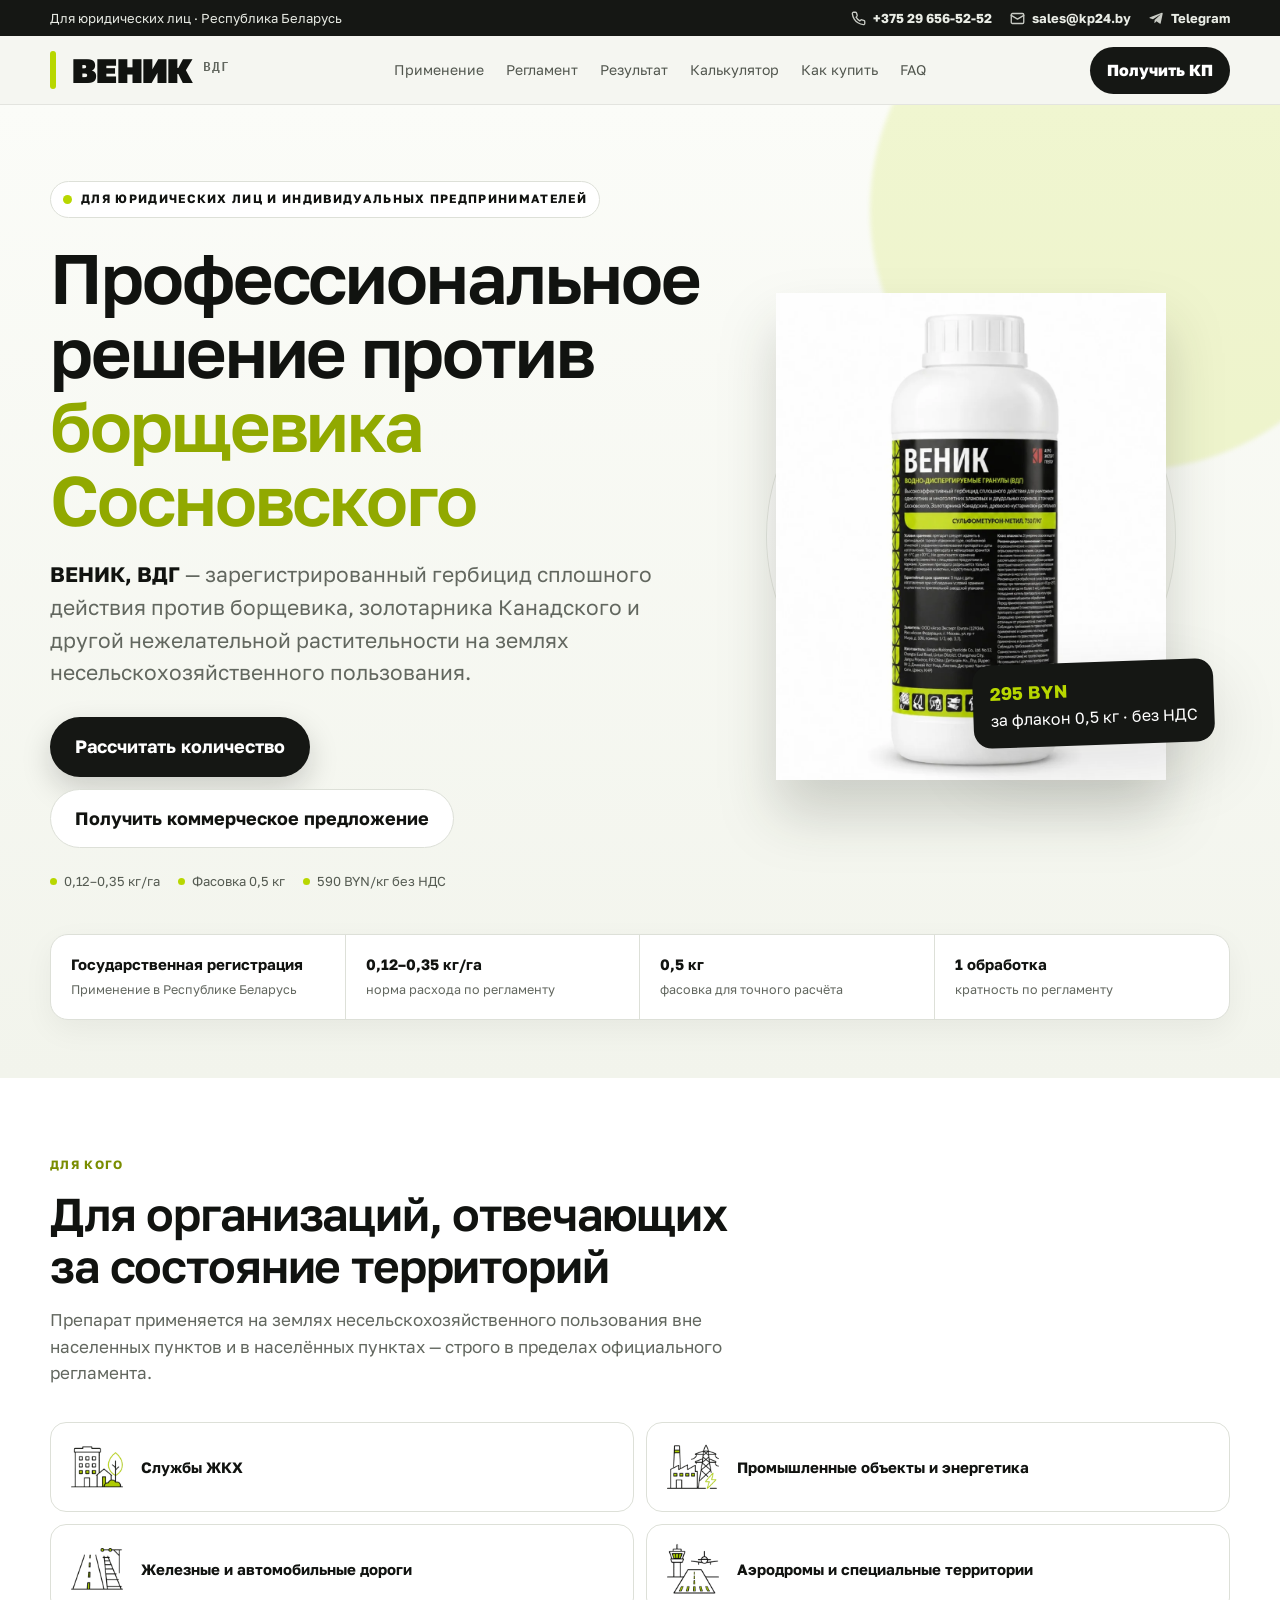
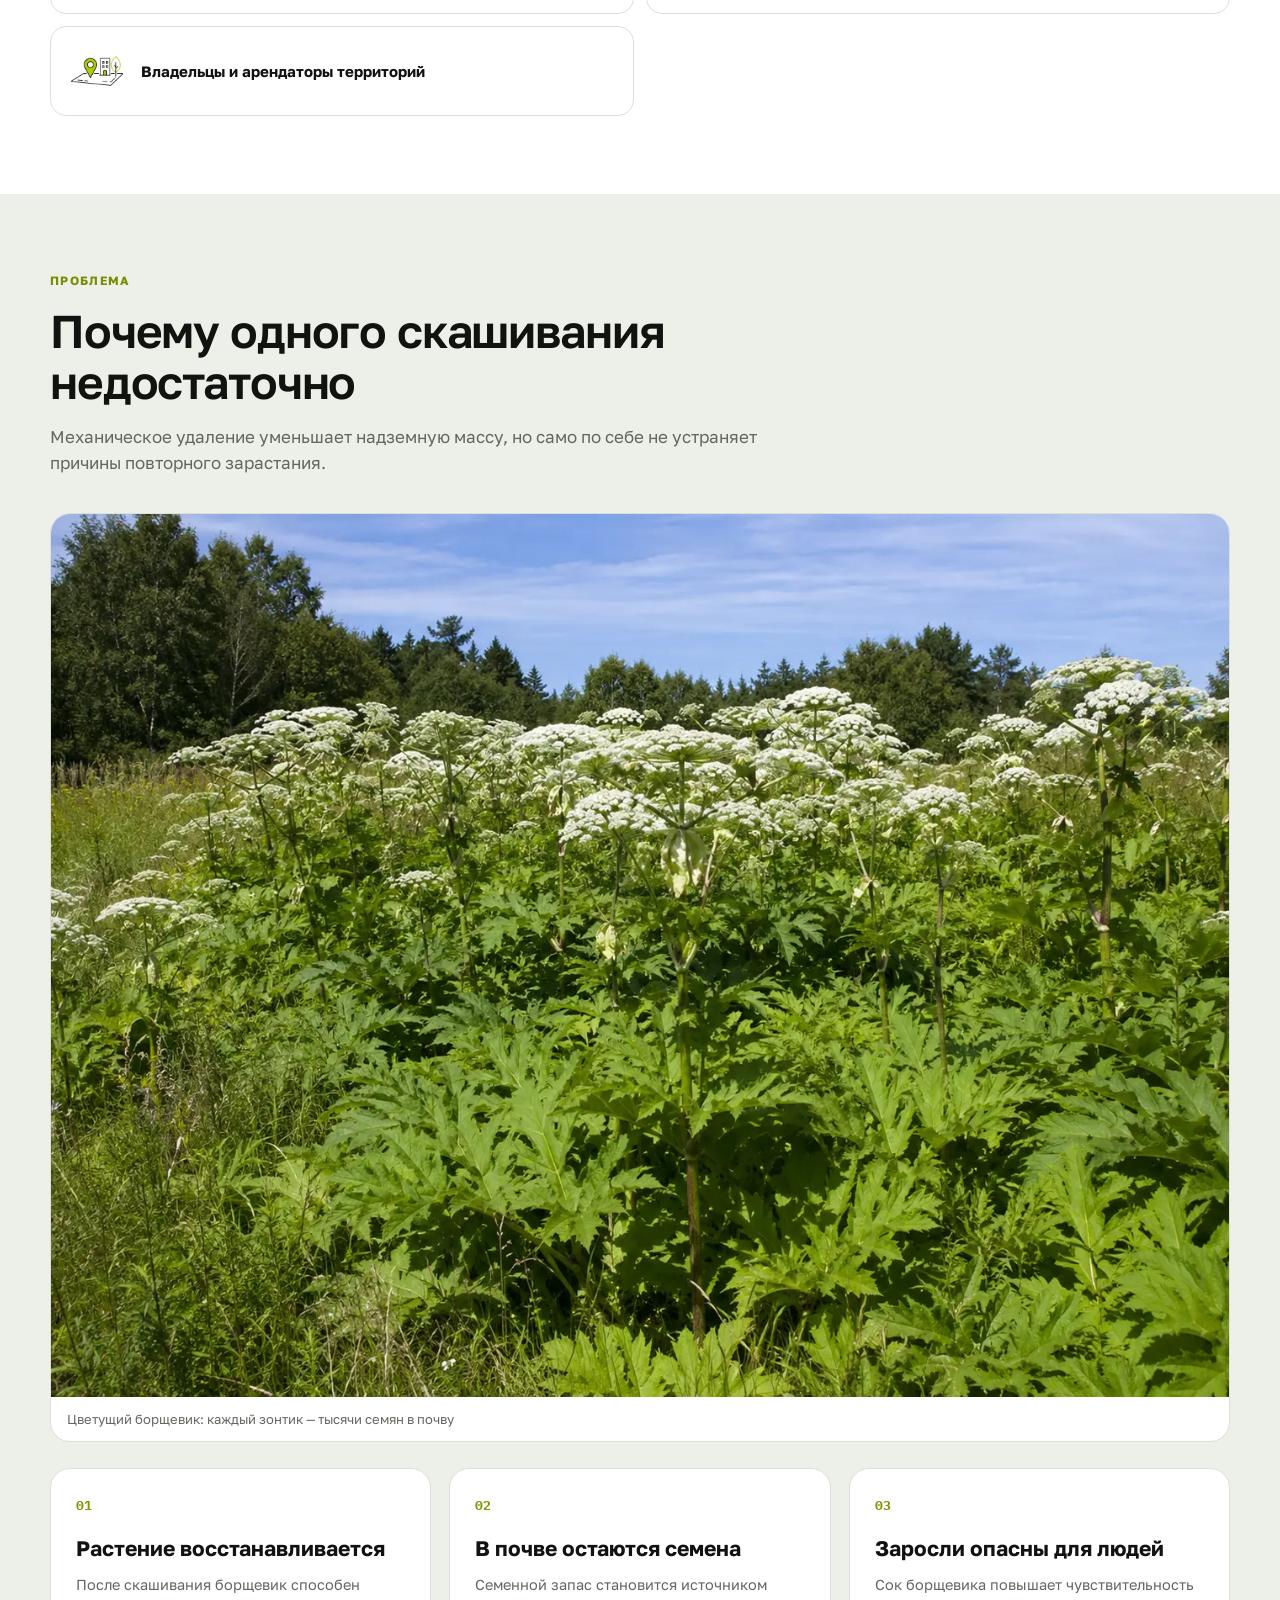
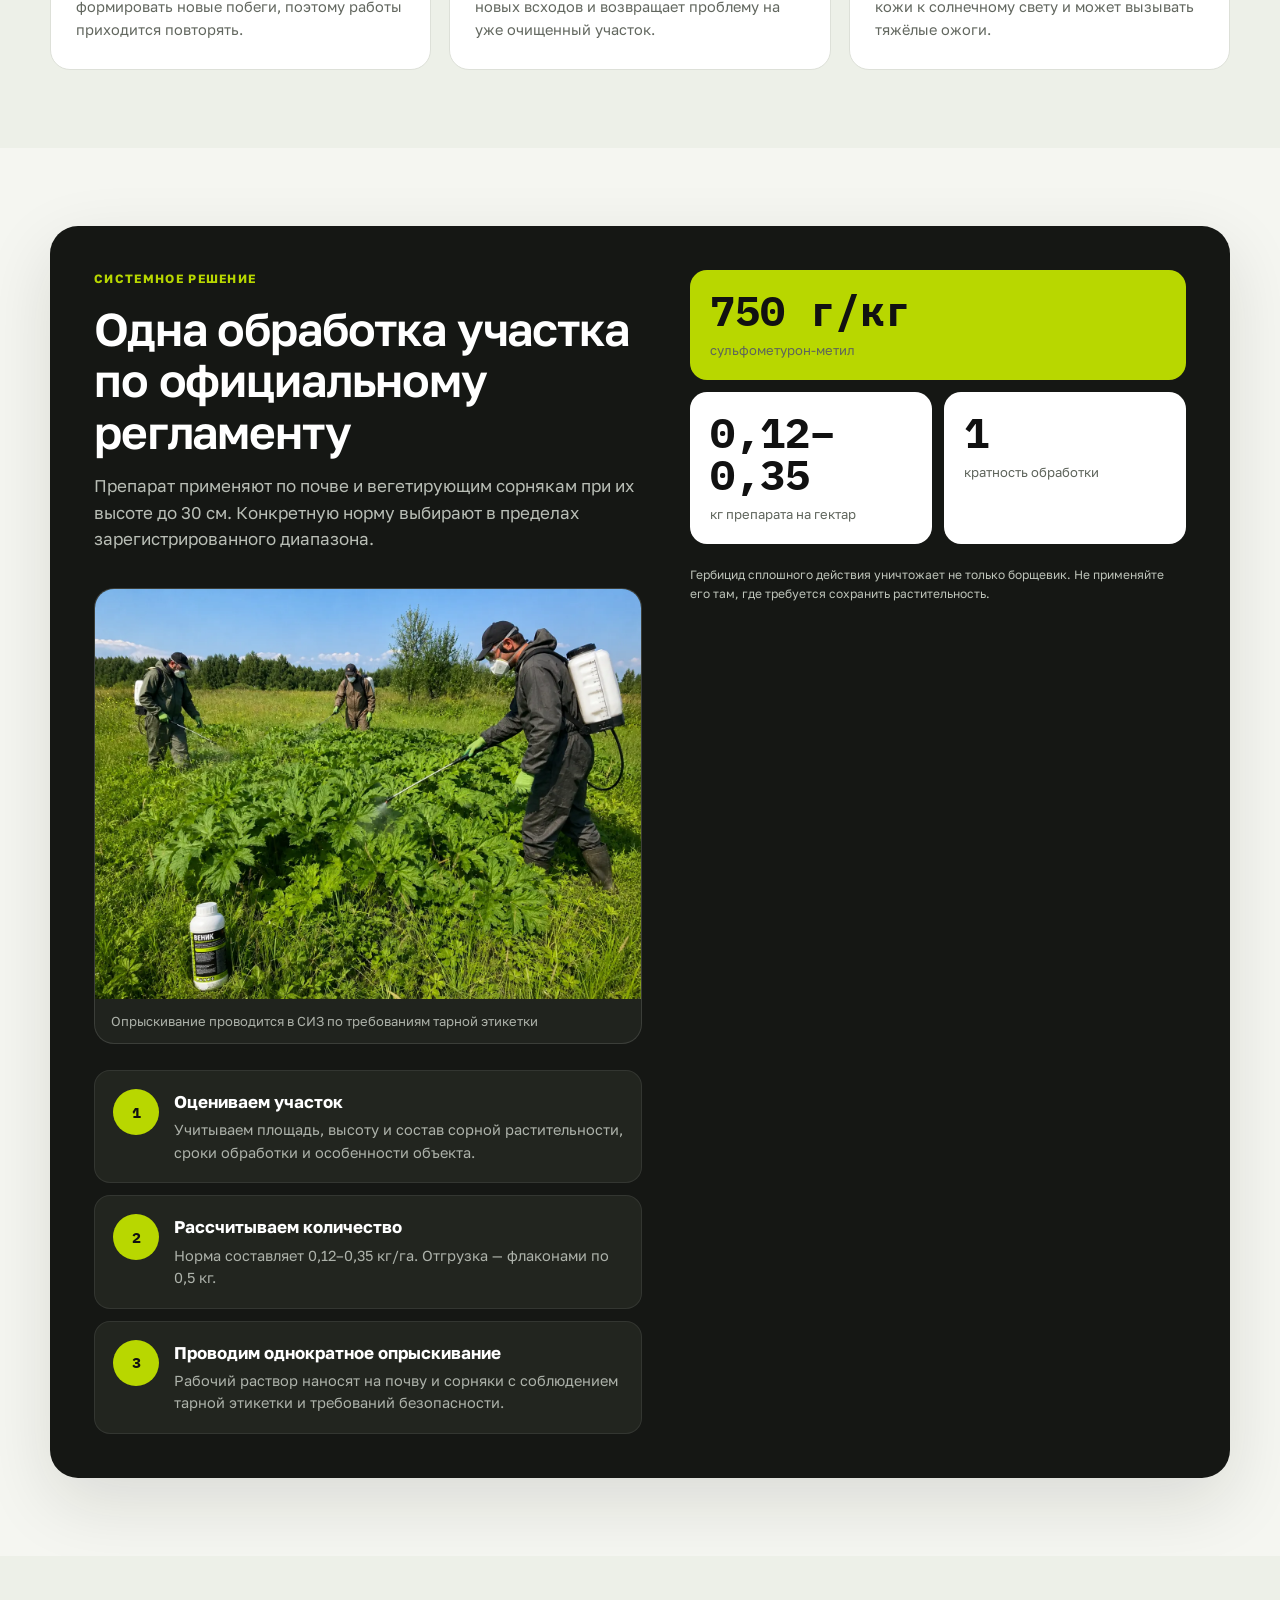
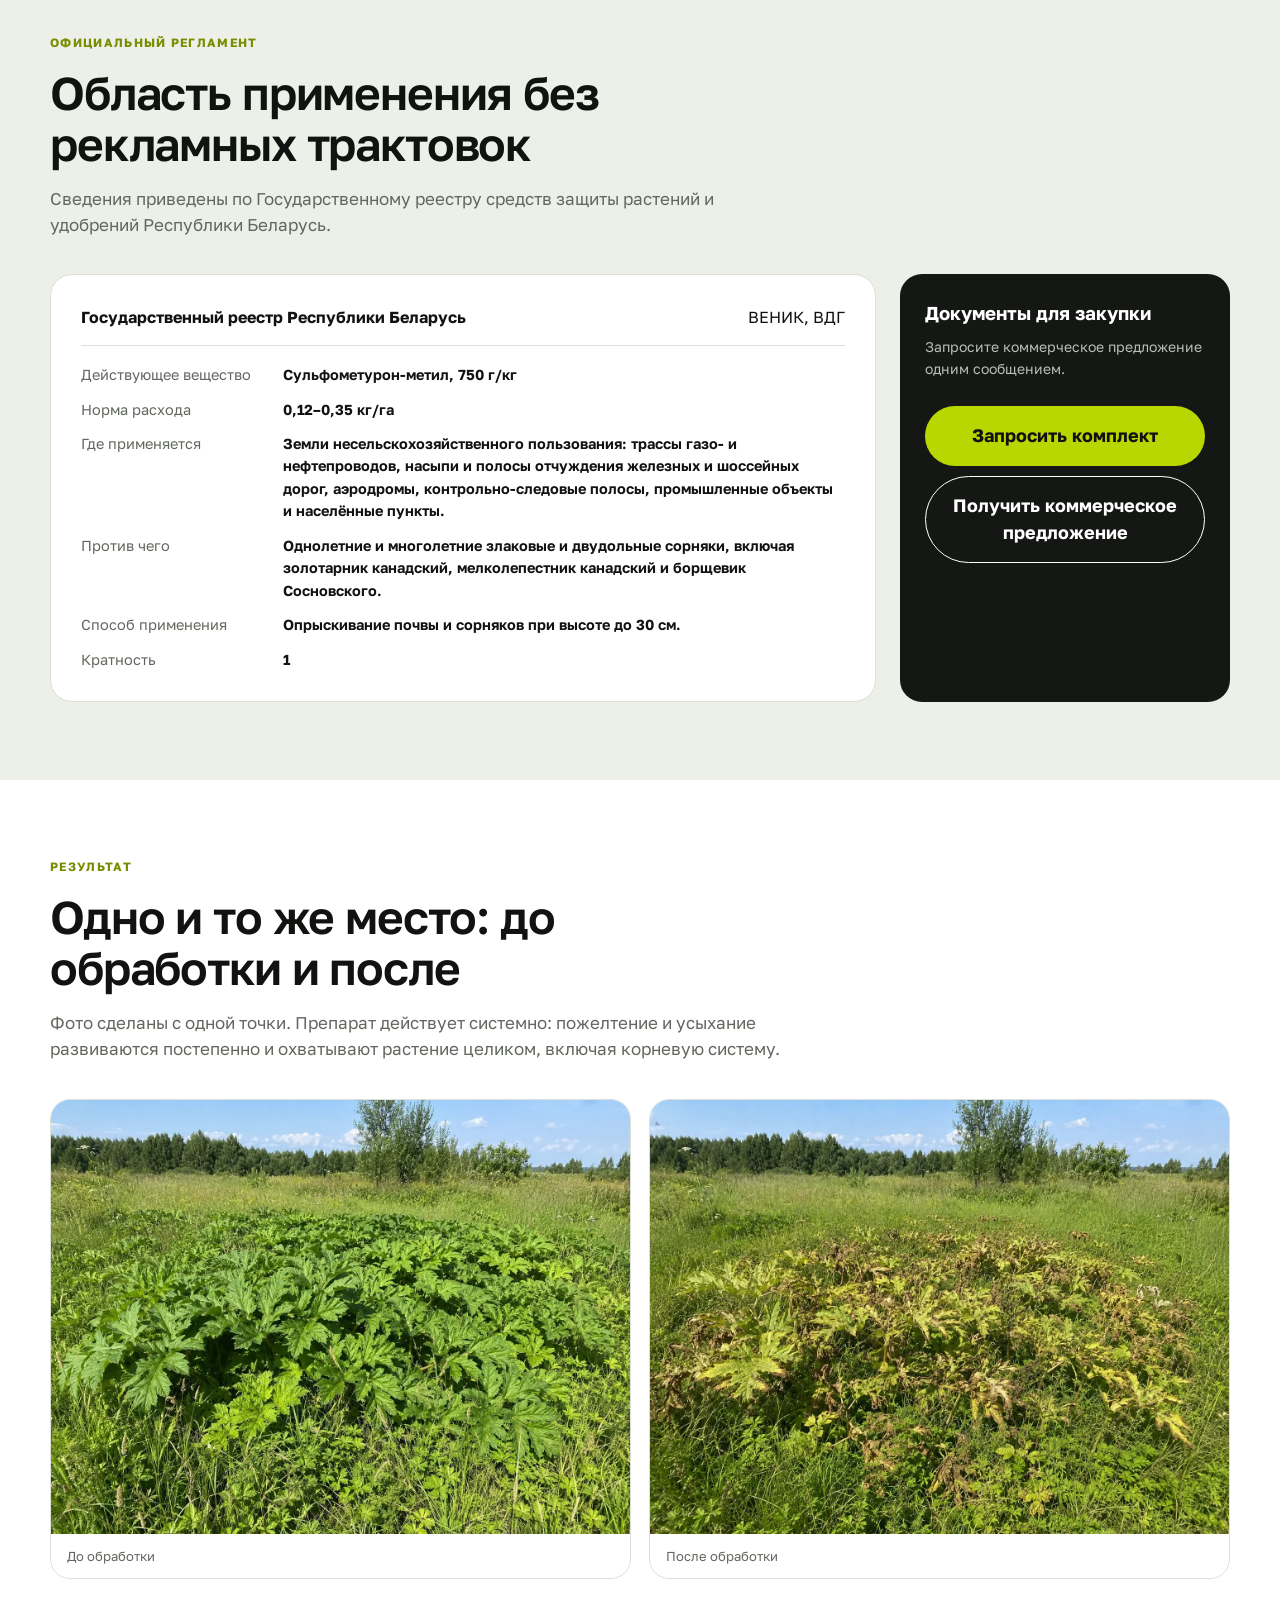
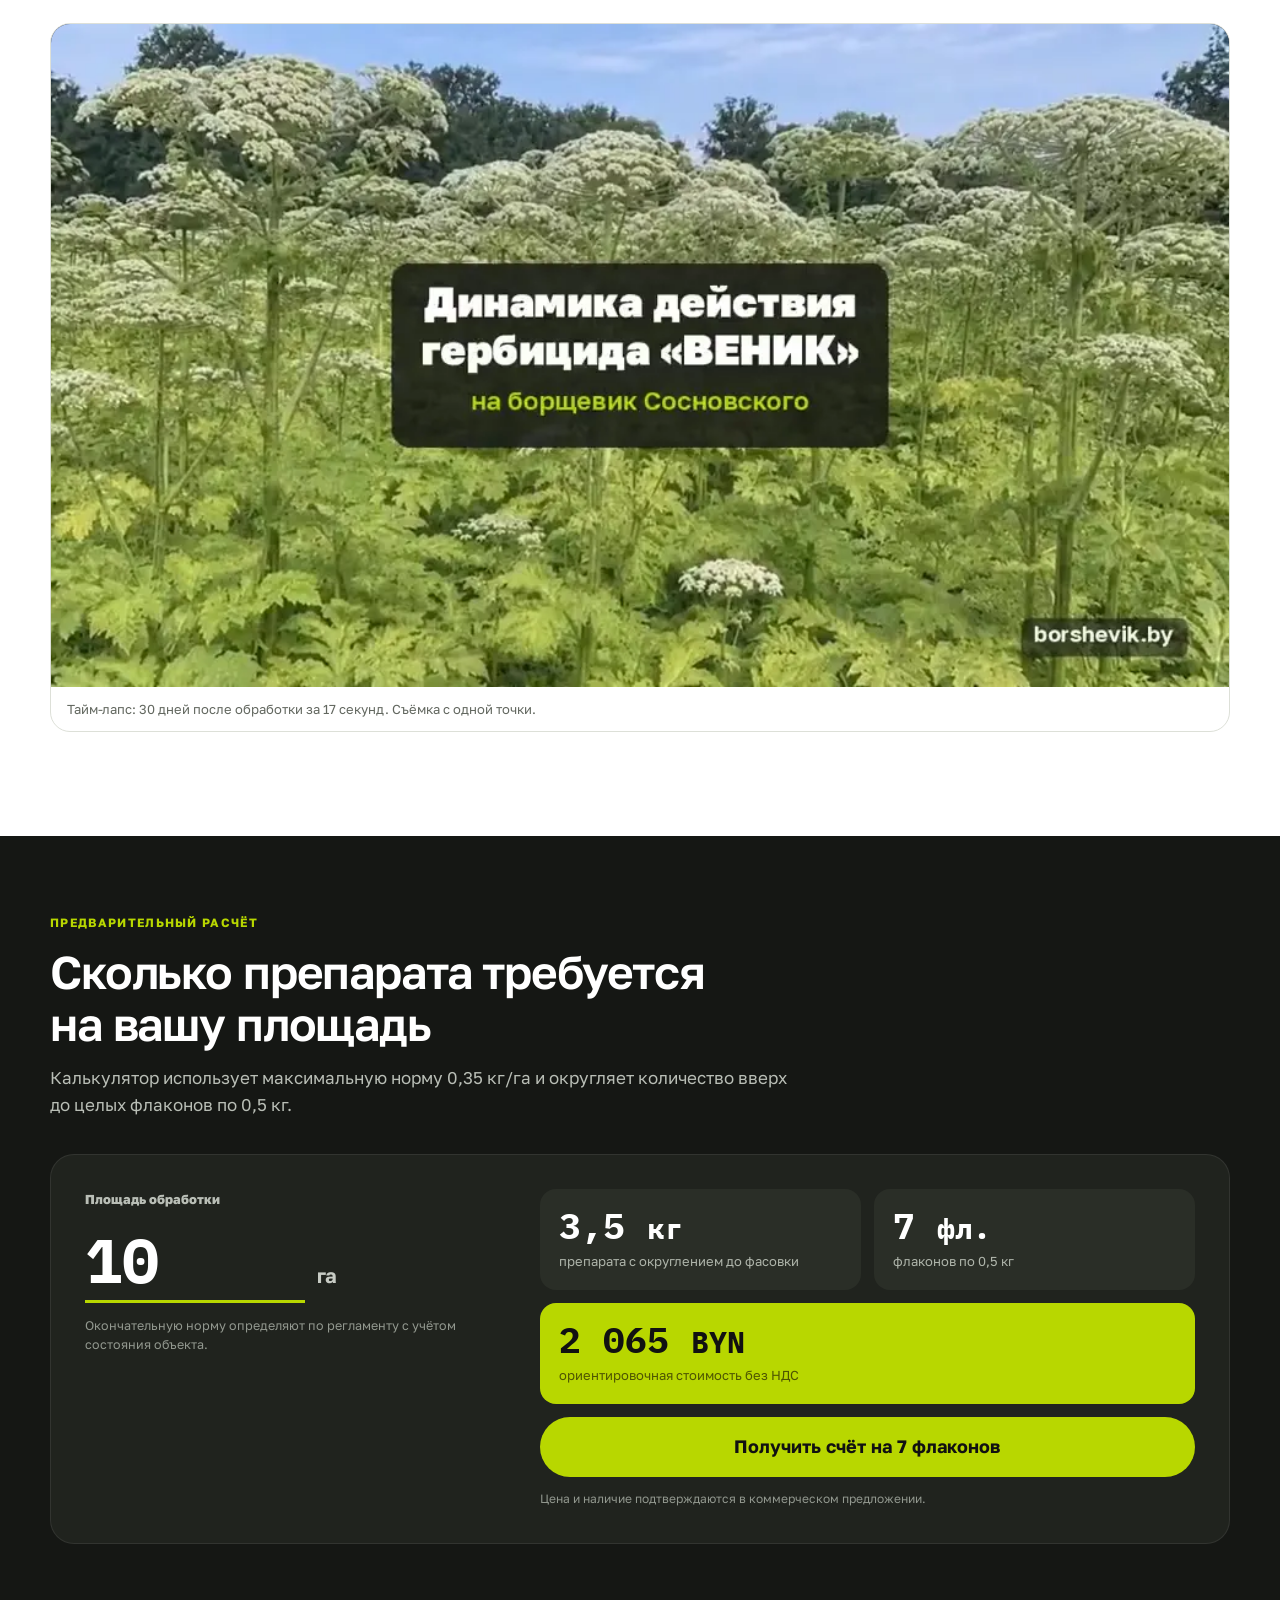
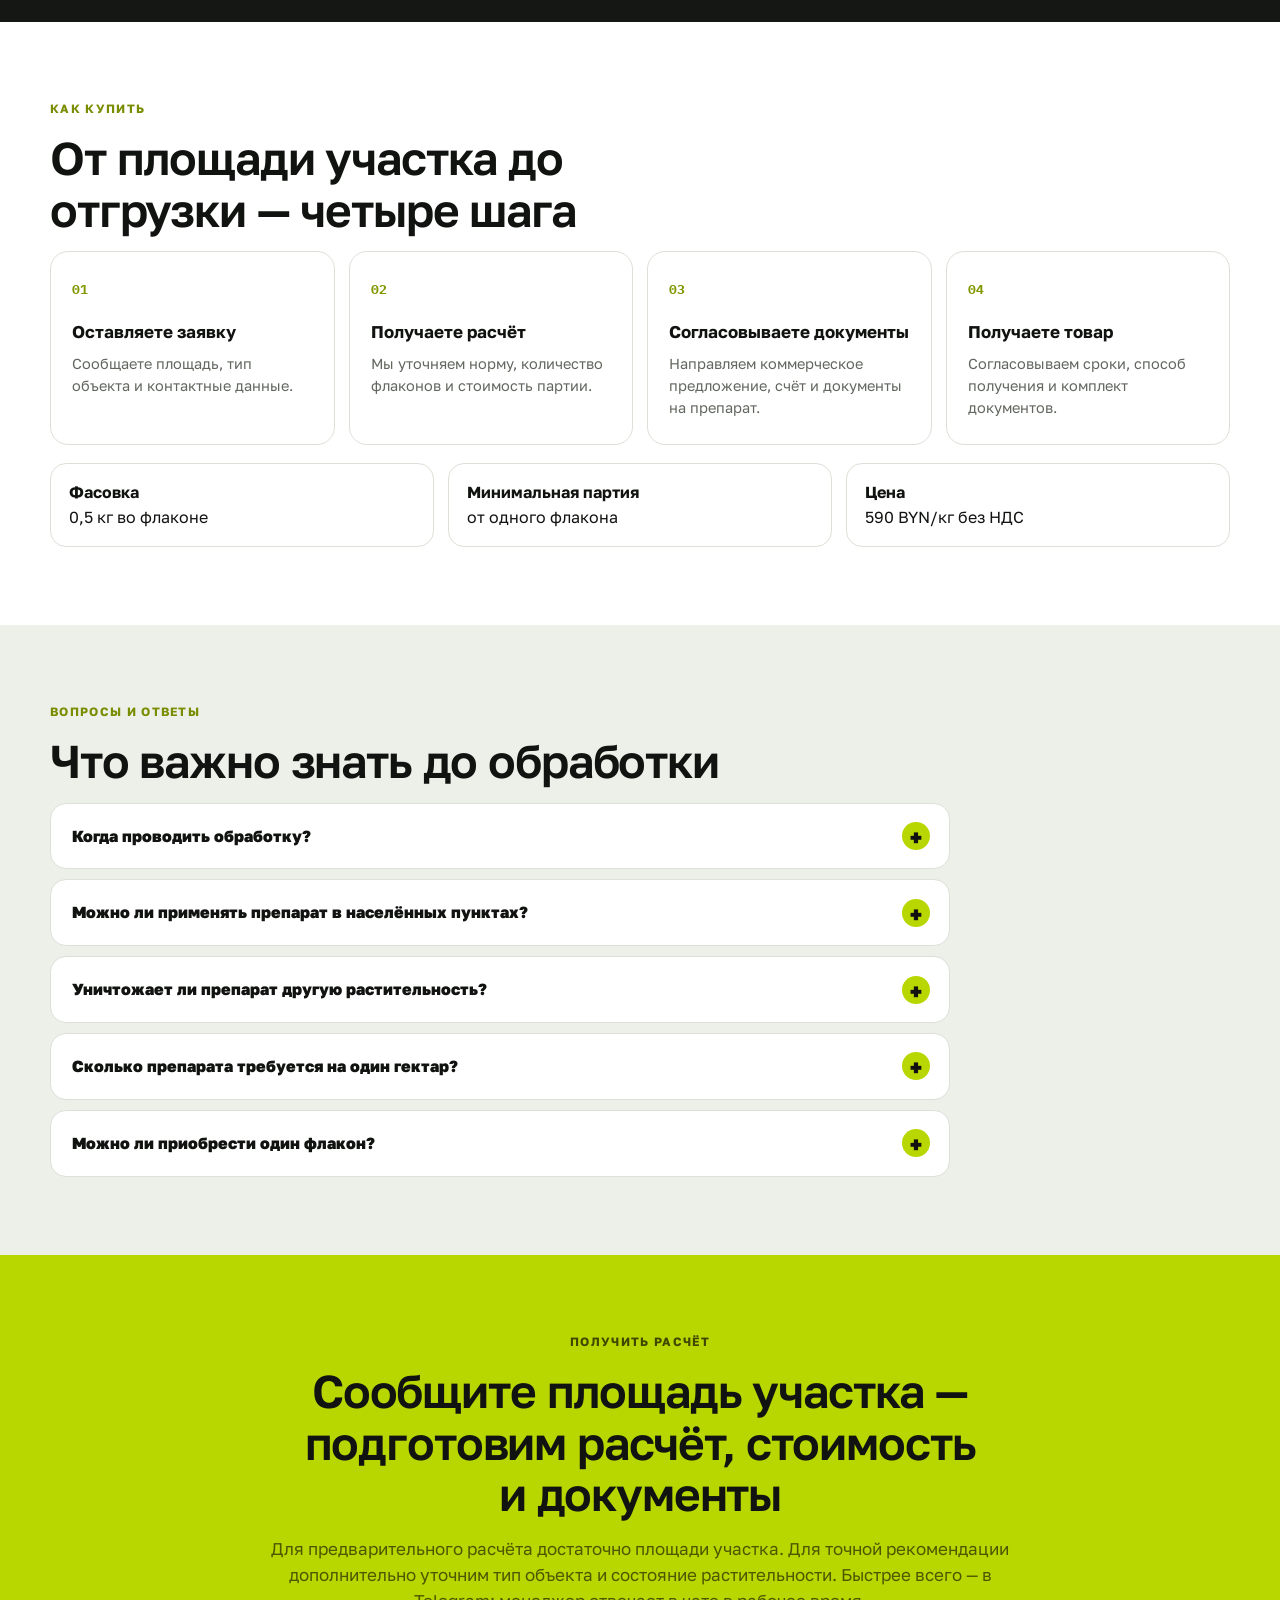
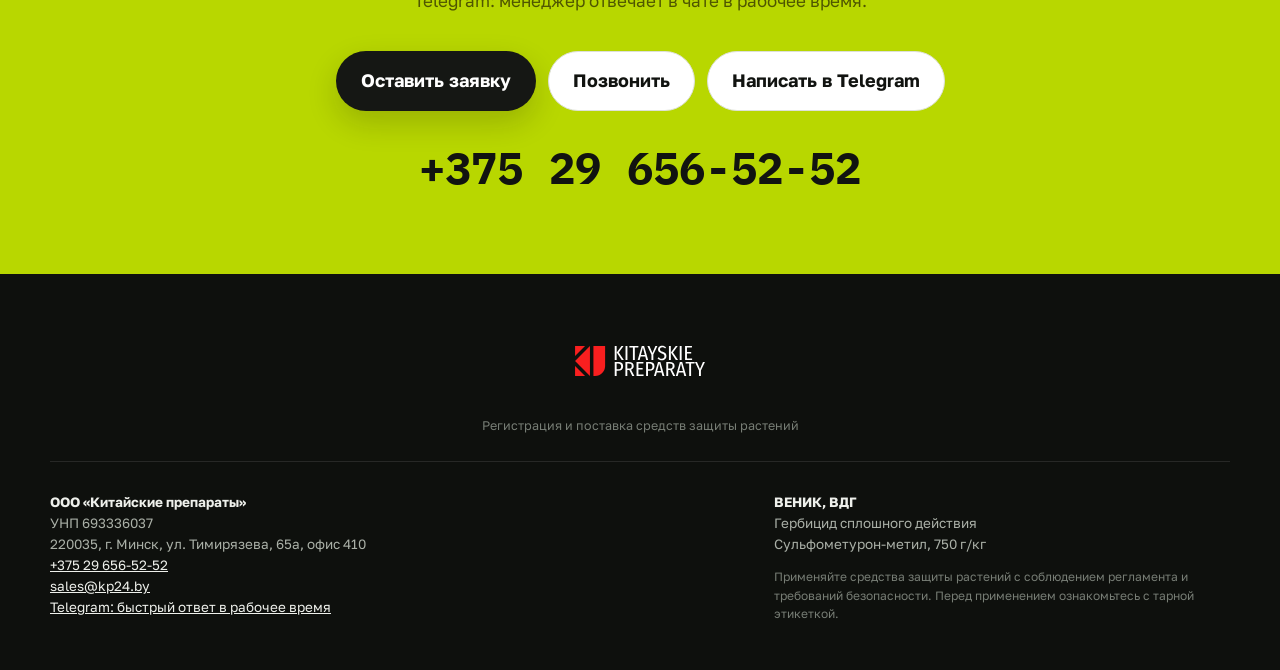
==== commit 2bbf2015: "contacts: email and telegram in header and footer" ====
--- a/index.html
+++ b/index.html
@@ -15,9 +15,9 @@
 <link rel="stylesheet" href="styles.css"><script src="app.js" defer></script>
 </head>
 <body>
-<div class="top"><div class="wrap"><span>Для юридических лиц · Республика Беларусь</span><a href="tel:+375296565252">+375 29 656-52-52</a></div></div>
-<nav class="nav"><div class="wrap"><a class="brand" href="#top"><span class="brandbar"></span><span class="brandname">ВЕНИК</span><span class="brandwdg">ВДГ</span></a><div class="links"><a href="#application">Применение</a><a href="#registry">Регламент</a><a href="#results">Результат</a><a href="#calculator">Калькулятор</a><a href="#buy">Как купить</a><a href="#faq">FAQ</a></div><button class="navbtn" data-open data-topic="Коммерческое предложение">Получить КП</button><div class="navtools"><a class="iconbtn callbtn" href="tel:+375296565252" aria-label="Позвонить"><svg viewBox="0 0 24 24" fill="none" stroke="currentColor" stroke-width="2.1" stroke-linecap="round" stroke-linejoin="round"><path d="M22 16.92v3a2 2 0 0 1-2.18 2 19.79 19.79 0 0 1-8.63-3.07 19.5 19.5 0 0 1-6-6 19.79 19.79 0 0 1-3.07-8.67A2 2 0 0 1 4.11 2h3a2 2 0 0 1 2 1.72c.13.96.36 1.9.7 2.81a2 2 0 0 1-.45 2.11L8.09 9.91a16 16 0 0 0 6 6l1.27-1.27a2 2 0 0 1 2.11-.45c.9.34 1.85.57 2.81.7A2 2 0 0 1 22 16.92z"/></svg></a><button class="iconbtn" id="burger" aria-label="Меню"><svg viewBox="0 0 24 24" fill="none" stroke="currentColor" stroke-width="2.1" stroke-linecap="round"><line x1="3" y1="6" x2="21" y2="6"/><line x1="3" y1="12" x2="21" y2="12"/><line x1="3" y1="18" x2="21" y2="18"/></svg></button></div></div></nav>
-<div class="menu" id="menu"><div class="menu-backdrop" data-menuclose></div><div class="menu-panel"><div class="menu-head"><strong>Разделы</strong><button class="menu-close" data-menuclose aria-label="Закрыть">×</button></div><nav class="menu-links"><a href="#application" data-menuclose>Применение</a><a href="#registry" data-menuclose>Регламент</a><a href="#results" data-menuclose>Результат</a><a href="#calculator" data-menuclose>Калькулятор</a><a href="#buy" data-menuclose>Как купить</a><a href="#faq" data-menuclose>Вопросы и ответы</a></nav><div class="menu-cta"><button class="btn lime" data-open data-topic="Расчёт из меню" data-menuclose>Получить расчёт</button><a class="btn dark" href="tel:+375296565252">Позвонить +375 29 656-52-52</a></div></div></div>
+<div class="top"><div class="wrap"><span>Для юридических лиц · Республика Беларусь</span><div class="topcontacts"><a href="tel:+375296565252"><svg viewBox="0 0 24 24" fill="none" stroke="currentColor" stroke-width="2.1" stroke-linecap="round" stroke-linejoin="round"><path d="M22 16.92v3a2 2 0 0 1-2.18 2 19.79 19.79 0 0 1-8.63-3.07 19.5 19.5 0 0 1-6-6 19.79 19.79 0 0 1-3.07-8.67A2 2 0 0 1 4.11 2h3a2 2 0 0 1 2 1.72c.13.96.36 1.9.7 2.81a2 2 0 0 1-.45 2.11L8.09 9.91a16 16 0 0 0 6 6l1.27-1.27a2 2 0 0 1 2.11-.45c.9.34 1.85.57 2.81.7A2 2 0 0 1 22 16.92z"/></svg>+375 29 656-52-52</a><a href="mailto:sales@kp24.by"><svg viewBox="0 0 24 24" fill="none" stroke="currentColor" stroke-width="2.1" stroke-linecap="round" stroke-linejoin="round"><rect x="2" y="4" width="20" height="16" rx="2"/><path d="m22 7-10 6L2 7"/></svg>sales@kp24.by</a><a href="https://t.me/venik_leads_bot" target="_blank" rel="noopener"><svg viewBox="0 0 24 24" fill="currentColor"><path d="M21.9 4.3 18.7 19.4c-.2 1.1-.9 1.3-1.8.8l-4.9-3.6-2.4 2.3c-.3.3-.5.5-1 .5l.4-5 9.1-8.2c.4-.4-.1-.6-.6-.2L6.3 13.1l-4.8-1.5c-1.1-.3-1.1-1 .2-1.5l18.8-7.2c.9-.3 1.6.2 1.4 1.4z"/></svg>Telegram</a></div></div></div>
+<nav class="nav"><div class="wrap"><a class="brand" href="#top"><span class="brandbar"></span><span class="brandname">ВЕНИК</span><span class="brandwdg">ВДГ</span></a><div class="links"><a href="#application">Применение</a><a href="#registry">Регламент</a><a href="#results">Результат</a><a href="#calculator">Калькулятор</a><a href="#buy">Как купить</a><a href="#faq">FAQ</a></div><button class="navbtn" data-open data-topic="Коммерческое предложение">Получить КП</button><div class="navtools"><a class="iconbtn callbtn" href="tel:+375296565252" aria-label="Позвонить"><svg viewBox="0 0 24 24" fill="none" stroke="currentColor" stroke-width="2.1" stroke-linecap="round" stroke-linejoin="round"><path d="M22 16.92v3a2 2 0 0 1-2.18 2 19.79 19.79 0 0 1-8.63-3.07 19.5 19.5 0 0 1-6-6 19.79 19.79 0 0 1-3.07-8.67A2 2 0 0 1 4.11 2h3a2 2 0 0 1 2 1.72c.13.96.36 1.9.7 2.81a2 2 0 0 1-.45 2.11L8.09 9.91a16 16 0 0 0 6 6l1.27-1.27a2 2 0 0 1 2.11-.45c.9.34 1.85.57 2.81.7A2 2 0 0 1 22 16.92z"/></svg></a><a class="iconbtn" href="https://t.me/venik_leads_bot" target="_blank" rel="noopener" aria-label="Написать в Telegram"><svg viewBox="0 0 24 24" fill="currentColor"><path d="M21.9 4.3 18.7 19.4c-.2 1.1-.9 1.3-1.8.8l-4.9-3.6-2.4 2.3c-.3.3-.5.5-1 .5l.4-5 9.1-8.2c.4-.4-.1-.6-.6-.2L6.3 13.1l-4.8-1.5c-1.1-.3-1.1-1 .2-1.5l18.8-7.2c.9-.3 1.6.2 1.4 1.4z"/></svg></a><button class="iconbtn" id="burger" aria-label="Меню"><svg viewBox="0 0 24 24" fill="none" stroke="currentColor" stroke-width="2.1" stroke-linecap="round"><line x1="3" y1="6" x2="21" y2="6"/><line x1="3" y1="12" x2="21" y2="12"/><line x1="3" y1="18" x2="21" y2="18"/></svg></button></div></div></nav>
+<div class="menu" id="menu"><div class="menu-backdrop" data-menuclose></div><div class="menu-panel"><div class="menu-head"><strong>Разделы</strong><button class="menu-close" data-menuclose aria-label="Закрыть">×</button></div><nav class="menu-links"><a href="#application" data-menuclose>Применение</a><a href="#registry" data-menuclose>Регламент</a><a href="#results" data-menuclose>Результат</a><a href="#calculator" data-menuclose>Калькулятор</a><a href="#buy" data-menuclose>Как купить</a><a href="#faq" data-menuclose>Вопросы и ответы</a></nav><div class="menu-cta"><button class="btn lime" data-open data-topic="Расчёт из меню" data-menuclose>Получить расчёт</button><a class="btn dark" href="tel:+375296565252">Позвонить +375 29 656-52-52</a><a class="btn secondary" href="mailto:sales@kp24.by">Написать на почту</a></div></div></div>
 <button class="totop" id="totop" aria-label="Наверх"><svg viewBox="0 0 24 24" fill="none" stroke="currentColor" stroke-width="2.2" stroke-linecap="round" stroke-linejoin="round"><line x1="12" y1="19" x2="12" y2="5"/><polyline points="5 12 12 5 19 12"/></svg></button>
 
 <header class="hero" id="top">
@@ -100,7 +100,7 @@
 
 <section class="final"><div class="wrap"><div class="label" style="color:#3f4700">Получить расчёт</div><h2>Сообщите площадь участка — подготовим расчёт, стоимость и документы</h2><p class="sub">Для предварительного расчёта достаточно площади участка. Для точной рекомендации дополнительно уточним тип объекта и состояние растительности. Быстрее всего — в Telegram: менеджер отвечает в чате в рабочее время.</p><div class="final-actions"><button class="btn primary" data-open data-topic="Расчёт и коммерческое предложение">Оставить заявку</button><a class="btn secondary" href="tel:+375296565252">Позвонить</a><a class="btn secondary" href="https://t.me/venik_leads_bot" target="_blank" rel="noopener">Написать в Telegram</a></div><a class="phonebig" href="tel:+375296565252">+375 29 656-52-52</a></div></section>
 
-<footer><div class="wrap"><div class="foottop"><img class="footlogo" src="assets/logo-kp-final.svg" alt="Китайские препараты" width="190" height="90"><p class="foottag">Регистрация и поставка средств защиты растений</p></div><div class="foot"><div><strong>ООО «Китайские препараты»</strong><br>УНП 693336037<br>220035, г. Минск, ул. Тимирязева, 65а, офис 410<br><a href="tel:+375296565252">+375 29 656-52-52</a><br><a href="https://t.me/venik_leads_bot" target="_blank" rel="noopener">Telegram: быстрый ответ в рабочее время</a></div><div><strong>ВЕНИК, ВДГ</strong><br>Гербицид сплошного действия<br>Сульфометурон-метил, 750 г/кг<p class="safety">Применяйте средства защиты растений с соблюдением регламента и требований безопасности. Перед применением ознакомьтесь с тарной этикеткой.</p></div></div></div></footer>
+<footer><div class="wrap"><div class="foottop"><img class="footlogo" src="assets/logo-kp-final.svg" alt="Китайские препараты" width="190" height="90"><p class="foottag">Регистрация и поставка средств защиты растений</p></div><div class="foot"><div><strong>ООО «Китайские препараты»</strong><br>УНП 693336037<br>220035, г. Минск, ул. Тимирязева, 65а, офис 410<br><a href="tel:+375296565252">+375 29 656-52-52</a><br><a href="mailto:sales@kp24.by">sales@kp24.by</a><br><a href="https://t.me/venik_leads_bot" target="_blank" rel="noopener">Telegram: быстрый ответ в рабочее время</a></div><div><strong>ВЕНИК, ВДГ</strong><br>Гербицид сплошного действия<br>Сульфометурон-метил, 750 г/кг<p class="safety">Применяйте средства защиты растений с соблюдением регламента и требований безопасности. Перед применением ознакомьтесь с тарной этикеткой.</p></div></div></div></footer>
 <div class="sticky"><button class="btn lime wide" data-open data-topic="Расчёт с мобильной версии">Получить расчёт</button></div>
 
 <div class="modal" id="modal" role="dialog" aria-modal="true" aria-hidden="true"><div class="backdrop" data-close></div><div class="panel"><button class="close" aria-label="Закрыть" data-close>×</button><h2>Получить расчёт и коммерческое предложение</h2><p class="sub">Оставьте данные об объекте. Расчёт из калькулятора подставится автоматически.</p><form id="lead-form"><input type="hidden" id="topic" name="topic"><input type="hidden" id="calculation" name="calculation"><div class="formgrid">
--- a/styles.css
+++ b/styles.css
@@ -178,6 +178,9 @@
 .acc{color:var(--lime-dark)}
 .videobox{margin-top:18px}
 .tlvideo{display:block;width:100%;height:auto;background:#151714}
+.topcontacts{display:flex;align-items:center;gap:18px}
+.topcontacts a{display:inline-flex;align-items:center;gap:7px;font-weight:700;text-decoration:none}
+.topcontacts svg{width:15px;height:15px;opacity:.85;flex:0 0 15px}
 @media(max-width:980px){
  .links{display:none}.hero-grid{grid-template-columns:1fr .82fr;gap:28px}.product-stage{min-height:500px}
  .trustbar{grid-template-columns:1fr 1fr}.audience{grid-template-columns:1fr 1fr}
@@ -185,7 +188,7 @@
 }
 @media(max-width:720px){
  .wrap{width:calc(100% - 28px)}.top{display:none}.nav .wrap{min-height:60px}.navbtn{display:none}
- .navtools{display:flex}
+ .navtools{display:flex;gap:2px}
  .brandbar{width:5px;height:32px;margin-right:14px}.brandname{font-size:28px}.brandwdg{font-size:12px;margin-top:3px;margin-left:9px}
  .hero{padding:42px 0 34px}.hero-grid{grid-template-columns:1fr}.hero-grid>div{min-width:0}.actions .btn{width:100%}
  h1{font-size:30px;line-height:1.1;letter-spacing:-.03em;max-width:100%;overflow-wrap:normal;word-break:normal}
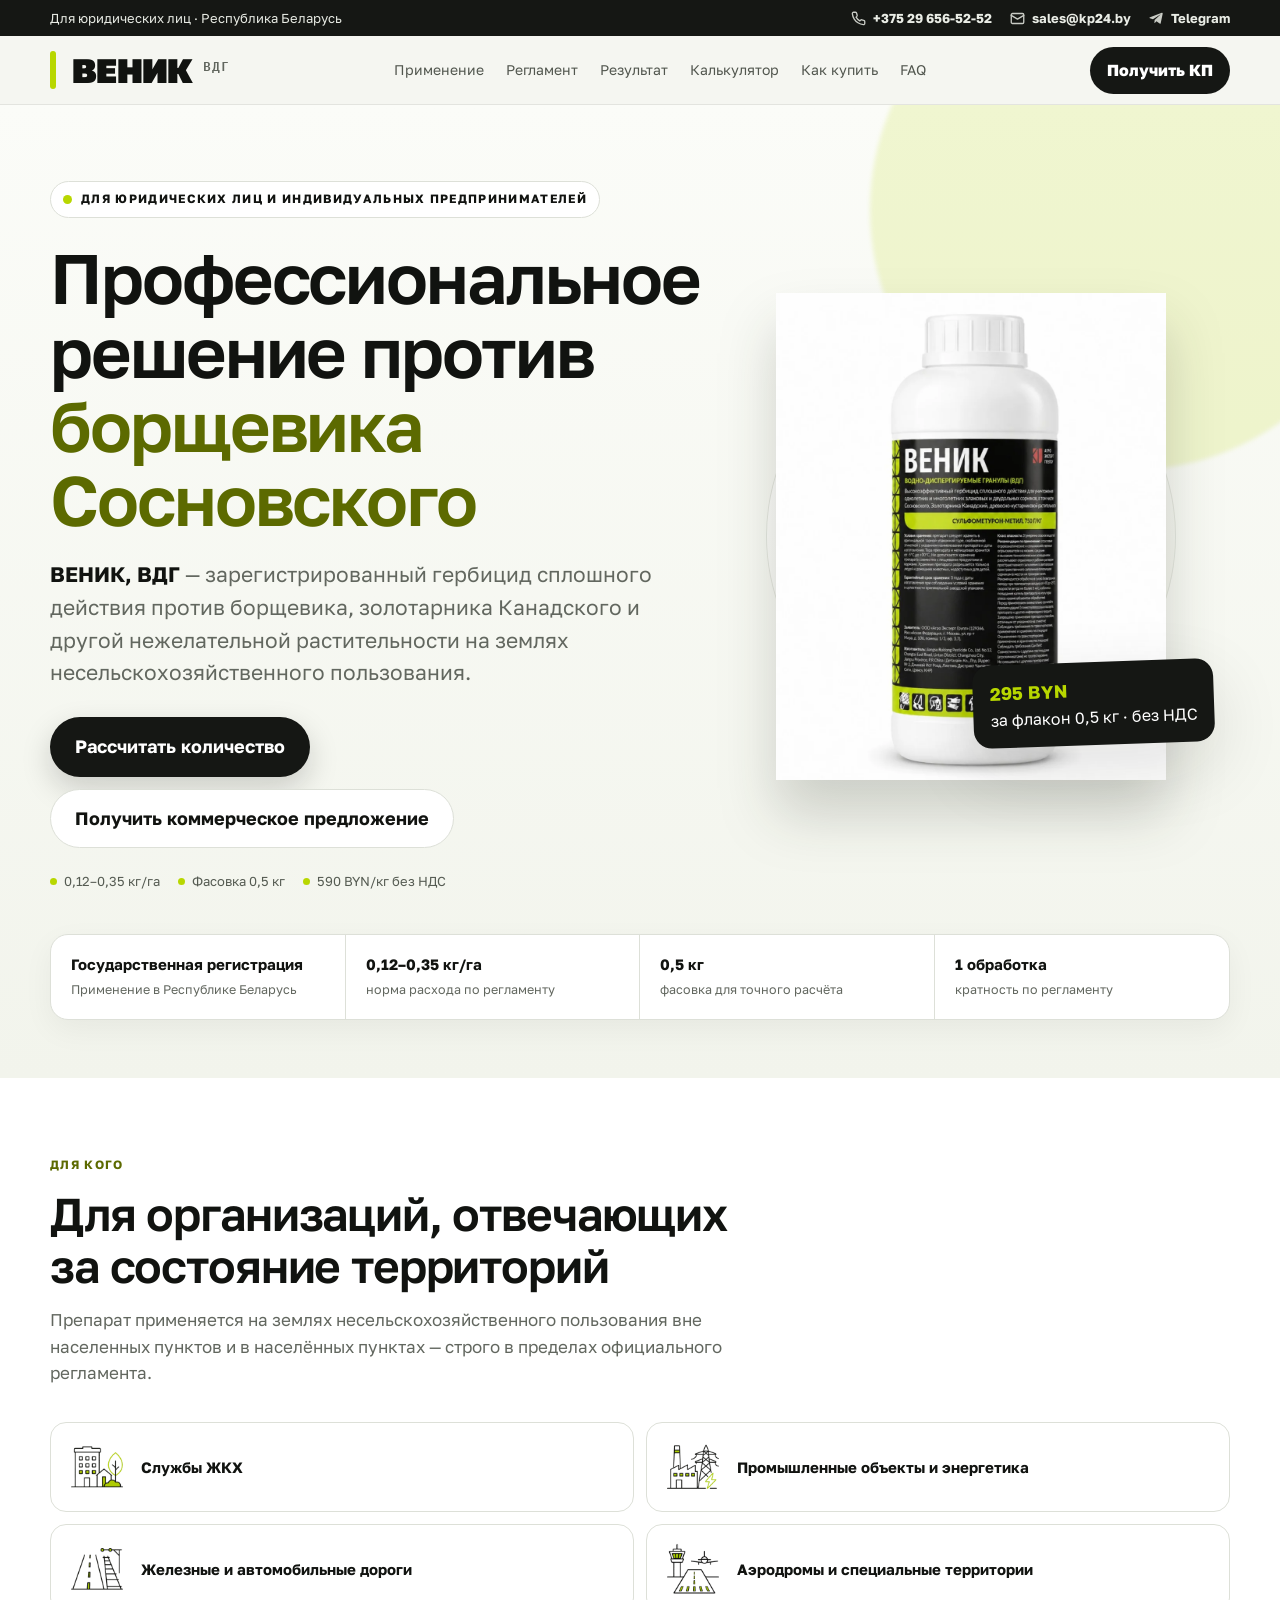
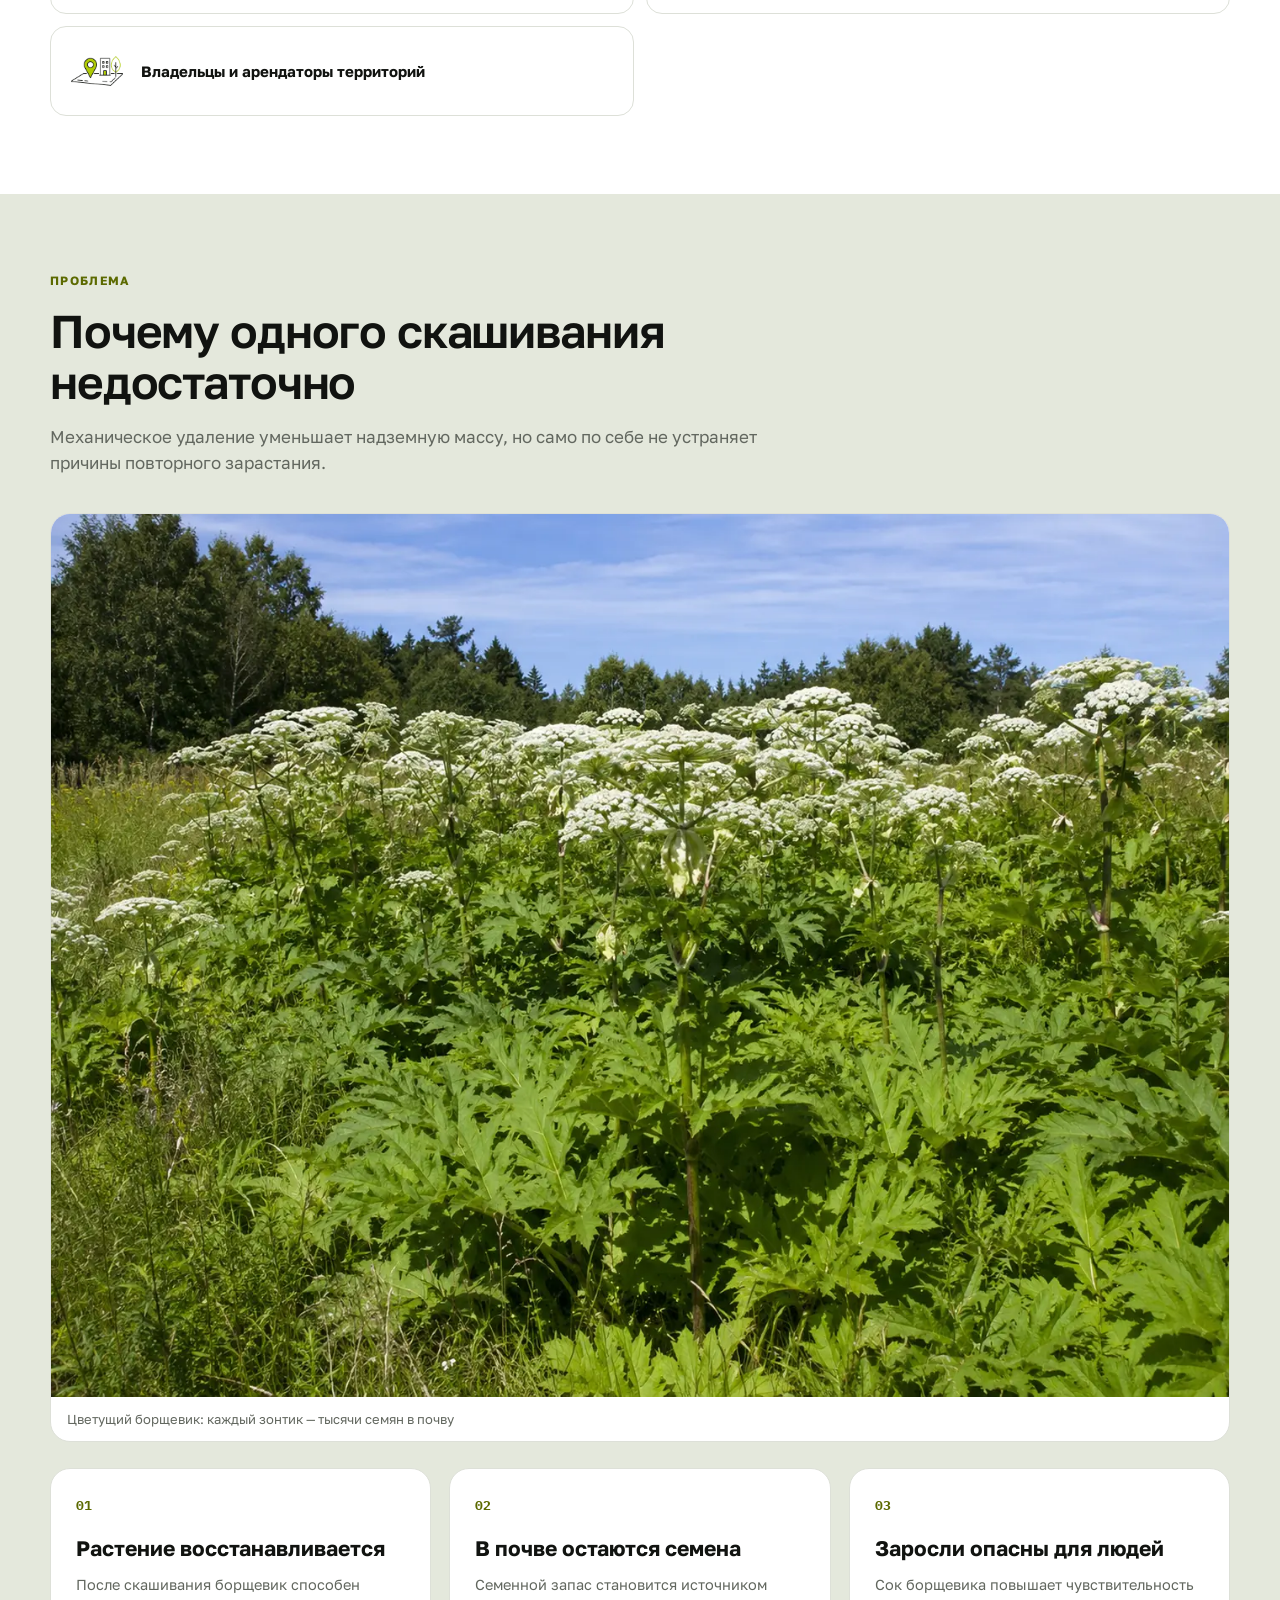
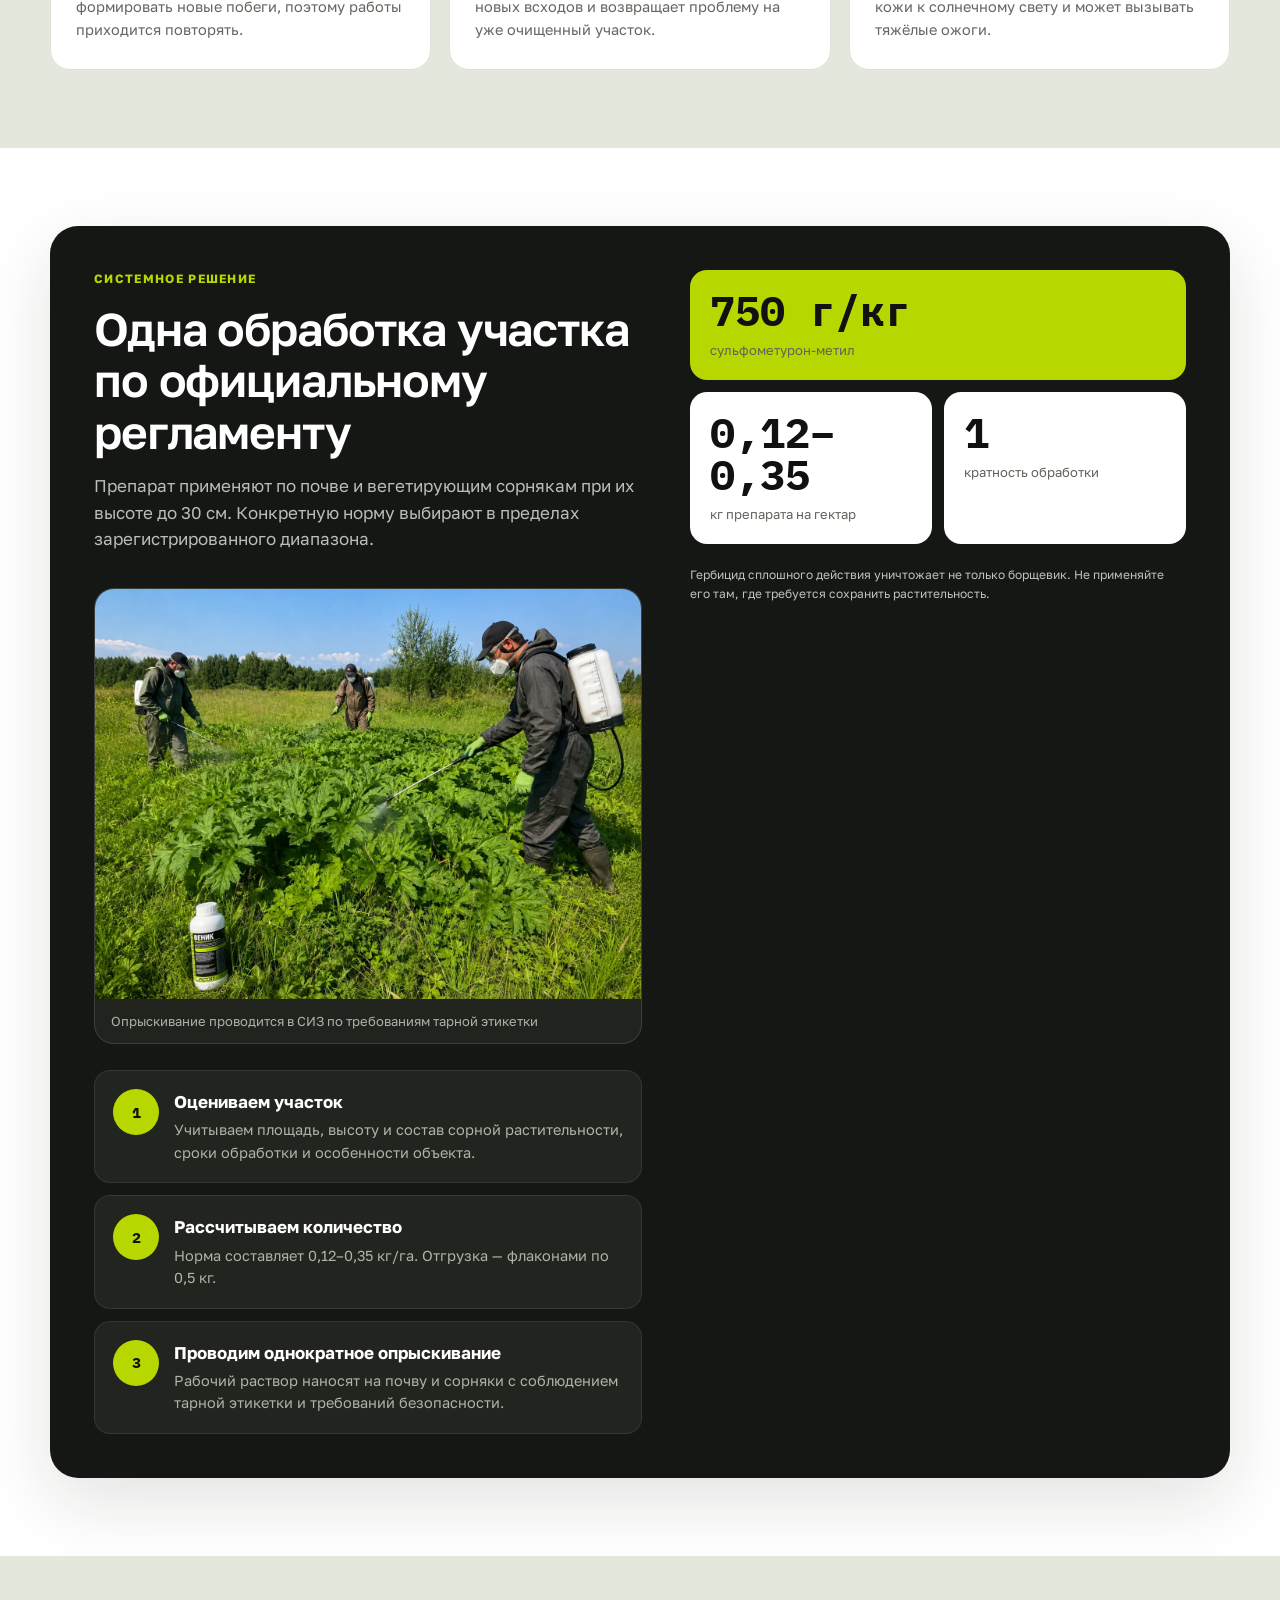
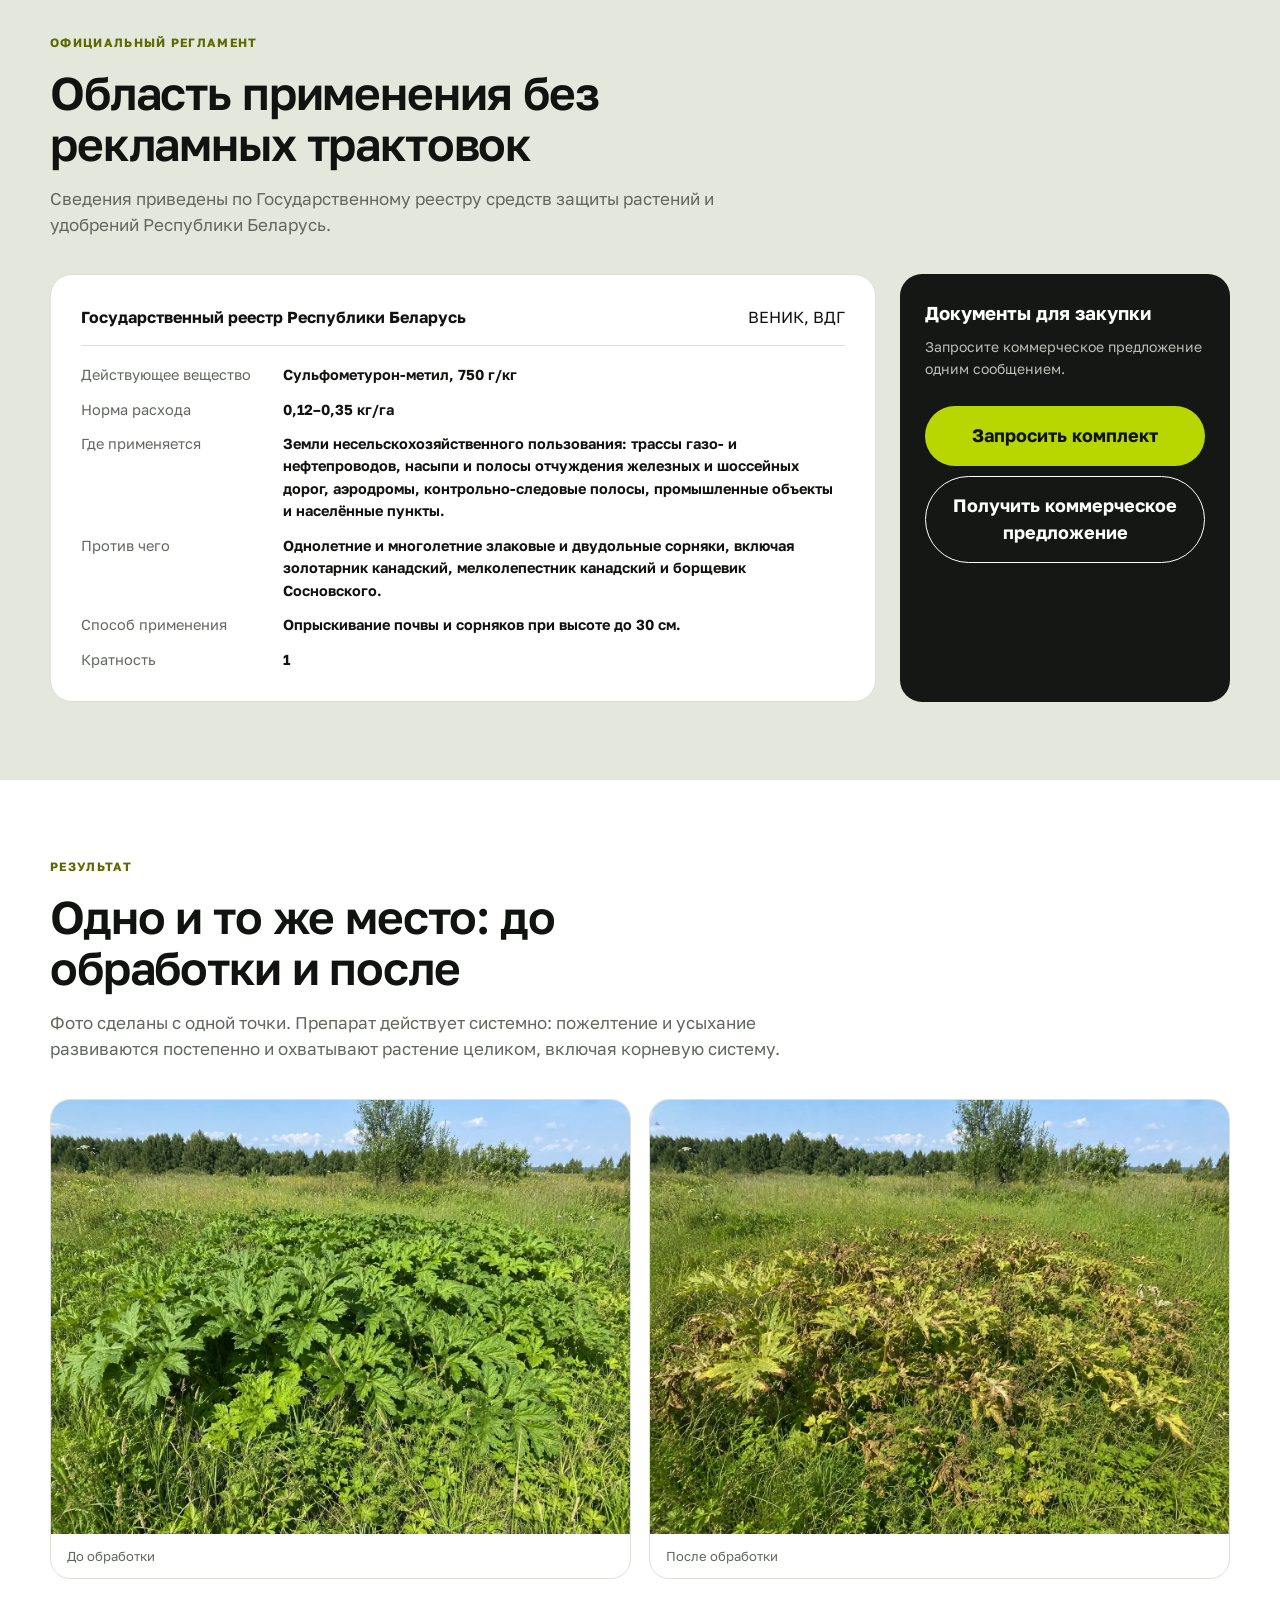
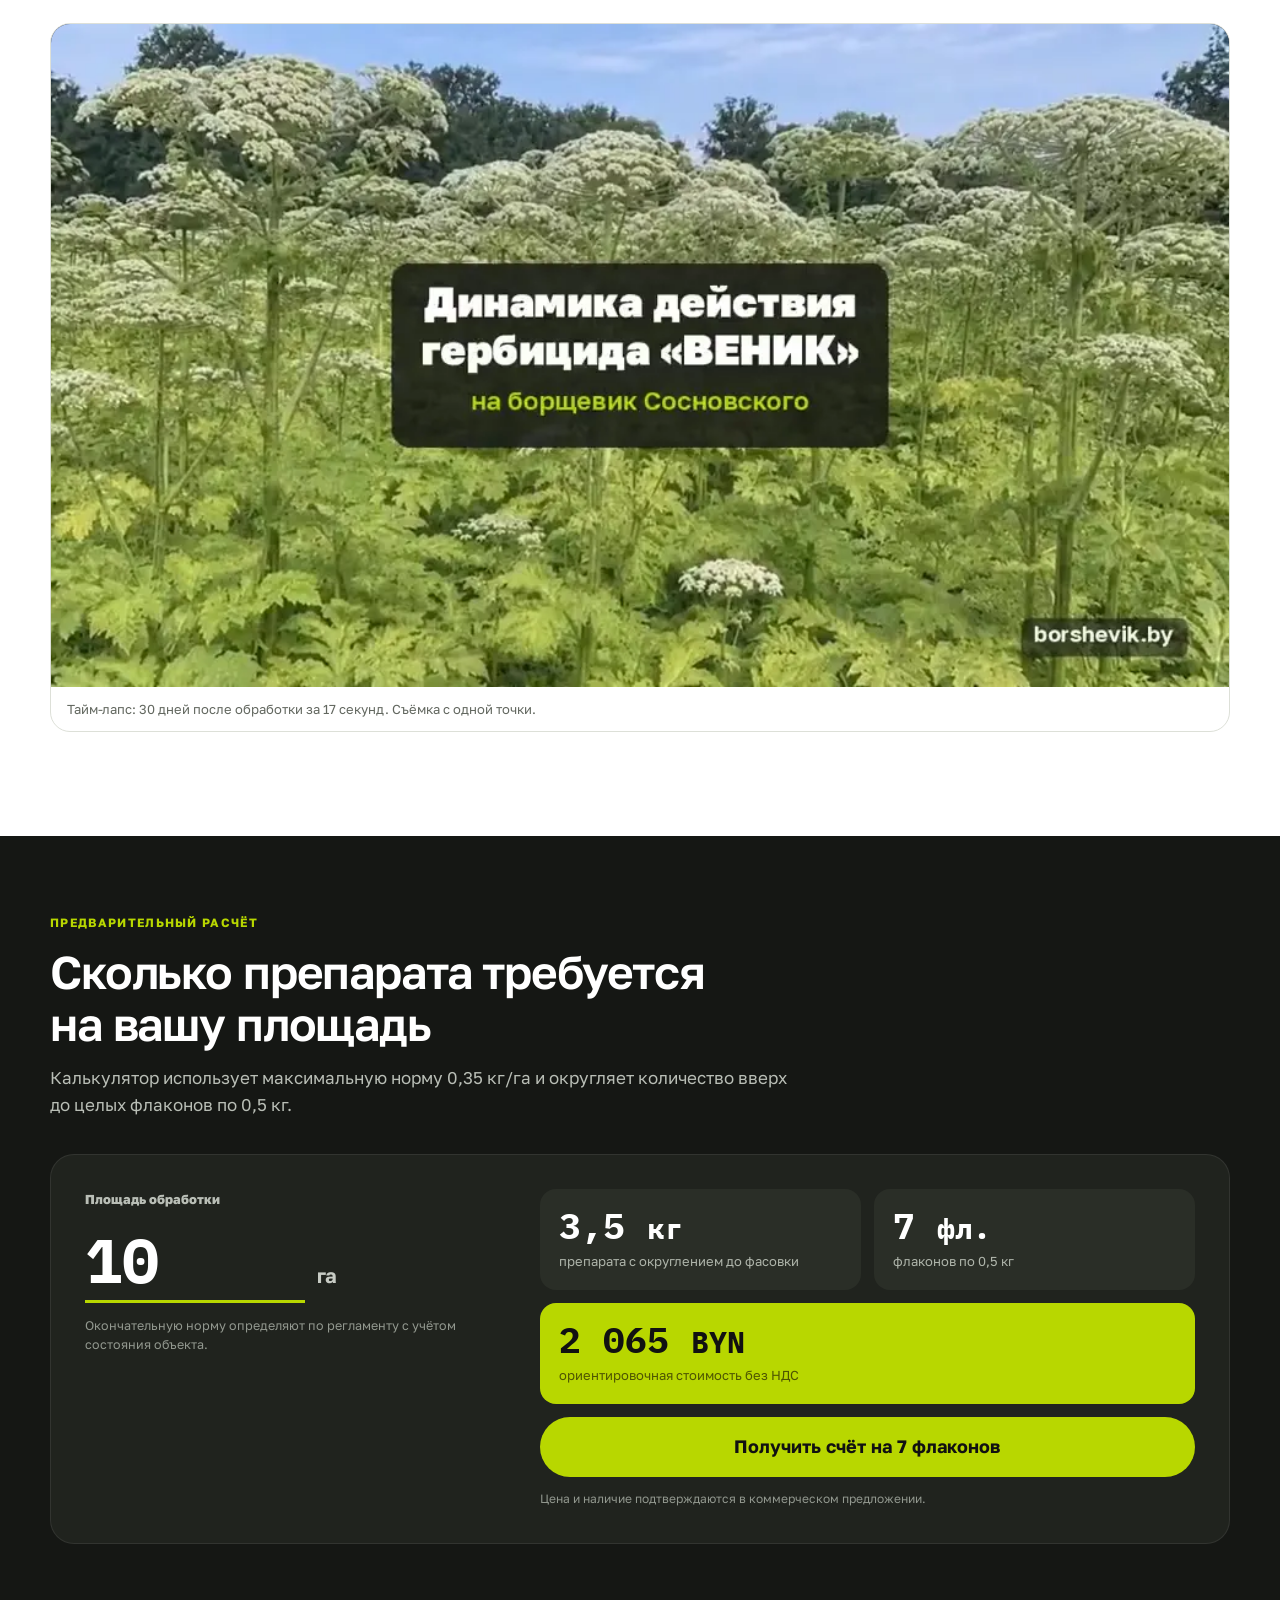
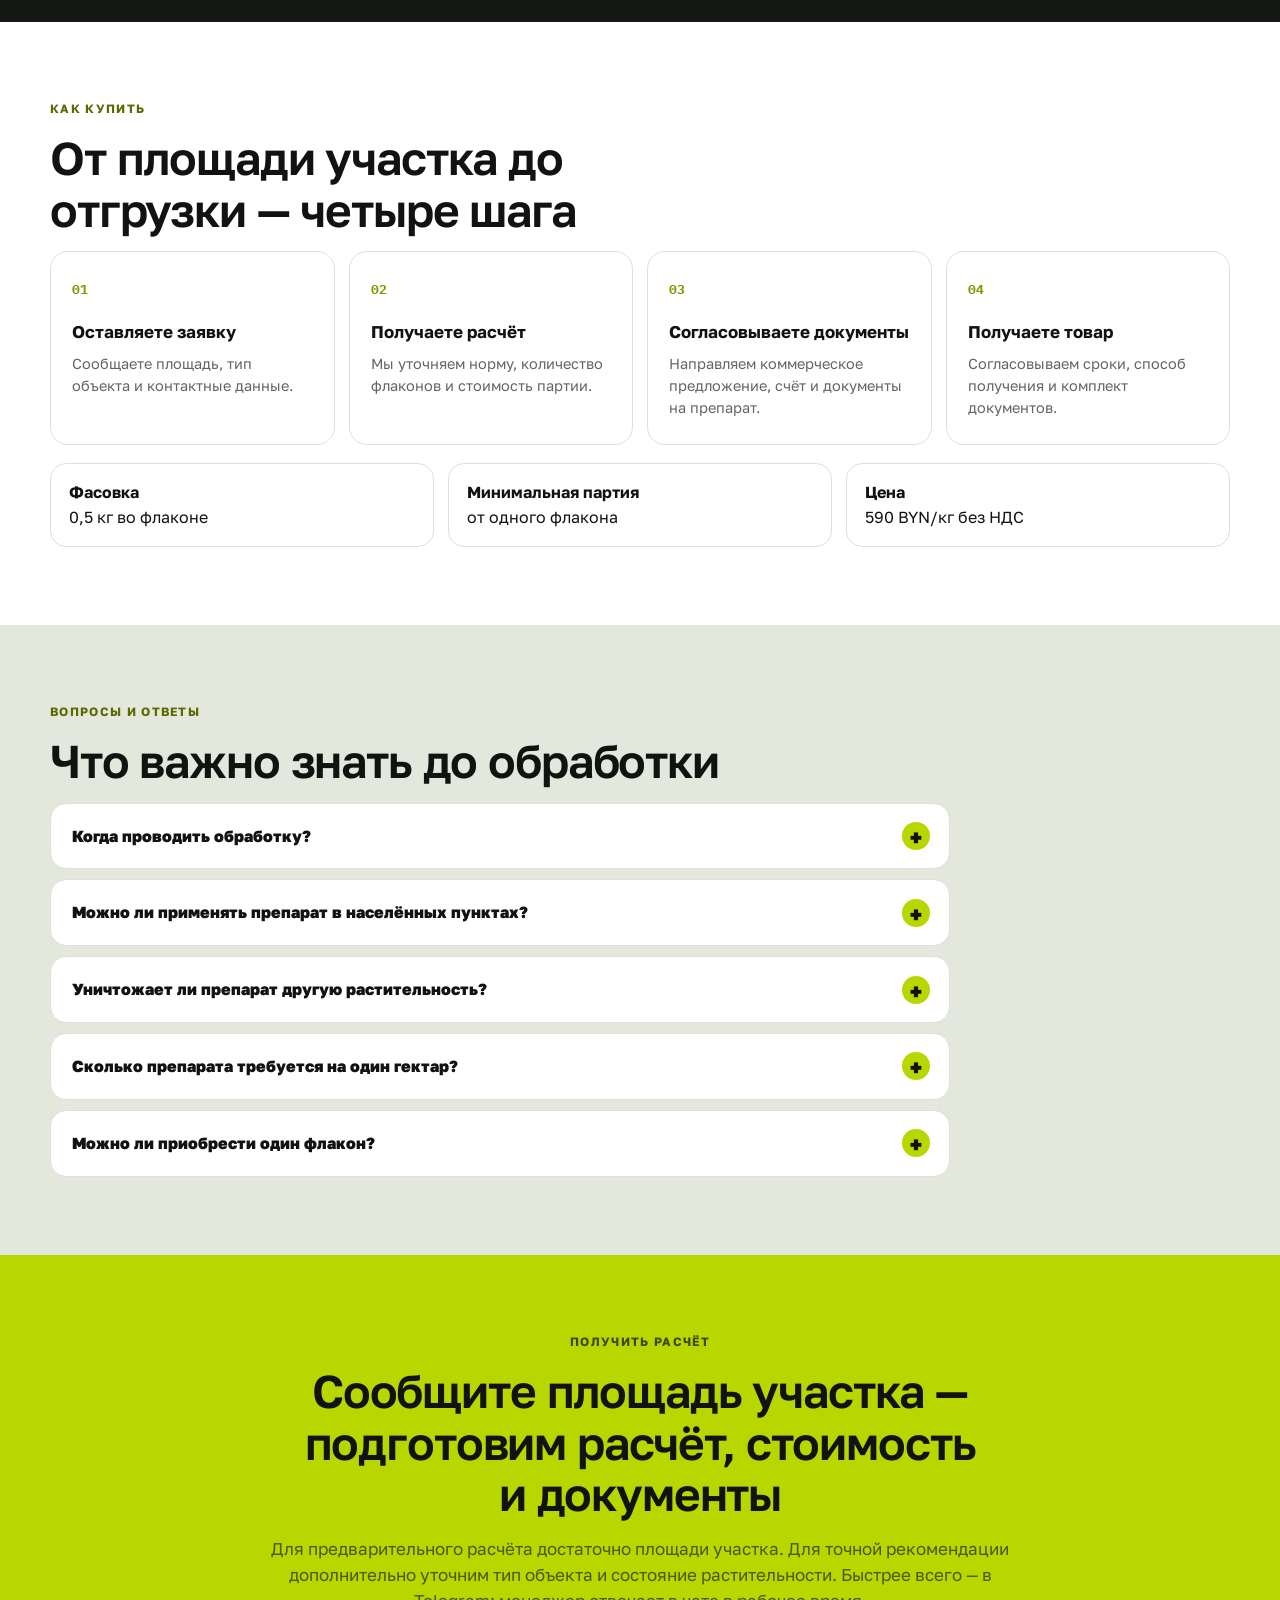
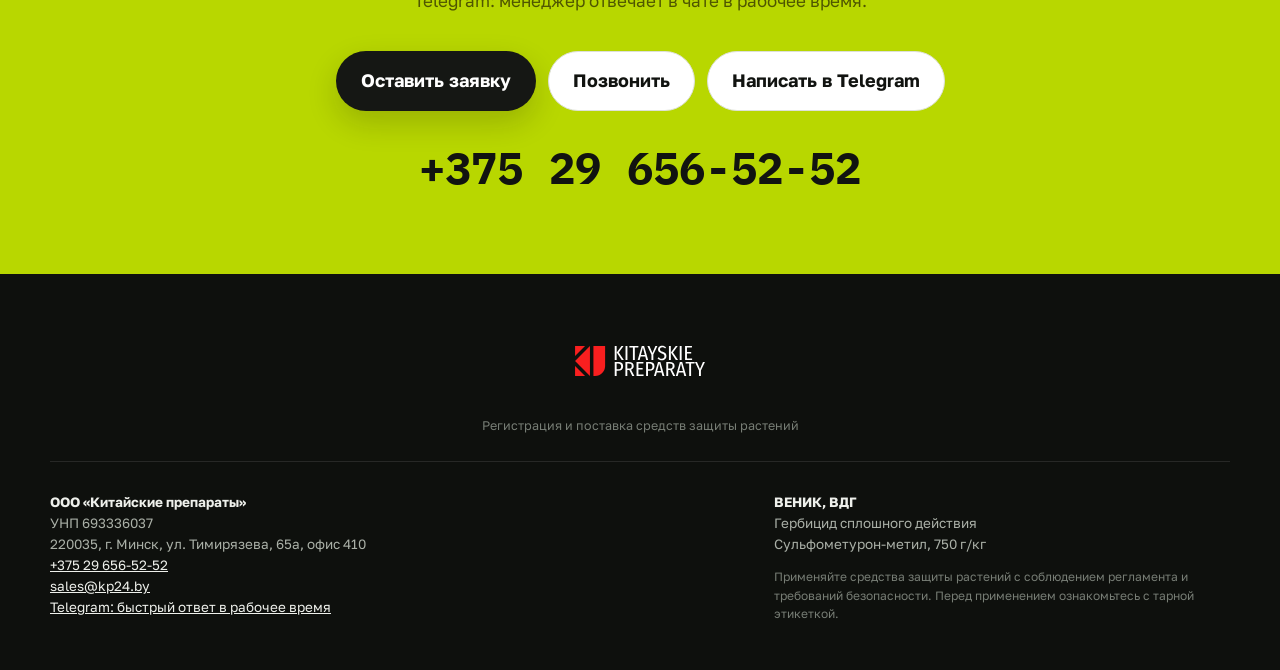
==== commit 83e4c9a3: "a11y: contrast fix + section rhythm" ====
--- a/index.html
+++ b/index.html
@@ -50,7 +50,7 @@
 <article class="card"><div class="num">03</div><h3>Заросли опасны для людей</h3><p>Сок борщевика повышает чувствительность кожи к солнечному свету и может вызывать тяжёлые ожоги.</p></article>
 </div></div></section>
 
-<section id="application"><div class="wrap"><div class="solution">
+<section class="white" id="application"><div class="wrap"><div class="solution">
 <div><div class="label">Системное решение</div><h2>Одна обработка участка по официальному регламенту</h2><p class="sub">Препарат применяют по почве и вегетирующим сорнякам при их высоте до 30 см. Конкретную норму выбирают в пределах зарегистрированного диапазона.</p><figure class="photo dark"><img src="assets/application-work.webp" alt="Обработка зарослей борщевика ранцевыми опрыскивателями в средствах индивидуальной защиты" loading="lazy" width="1400" height="1050"><figcaption>Опрыскивание проводится в СИЗ по требованиям тарной этикетки</figcaption></figure><div class="steps">
 <article class="step"><span class="n">1</span><div><h3>Оцениваем участок</h3><p>Учитываем площадь, высоту и состав сорной растительности, сроки обработки и особенности объекта.</p></div></article>
 <article class="step"><span class="n">2</span><div><h3>Рассчитываем количество</h3><p>Норма составляет 0,12–0,35 кг/га. Отгрузка — флаконами по 0,5 кг.</p></div></article>
--- a/styles.css
+++ b/styles.css
@@ -1,6 +1,6 @@
 :root{
   --bg:#f5f6f1;--surface:#fff;--ink:#111310;--muted:#62675f;--line:#dde0d8;
-  --lime:#b8d700;--lime-dark:#91a900;--graphite:#151714;--soft:#edf0e8;
+  --lime:#b8d700;--lime-dark:#5c6a00;--graphite:#151714;--soft:#e4e8dc;
   --radius:22px;--shadow:0 24px 70px rgba(25,28,20,.12)
 }
 *{box-sizing:border-box;margin:0;padding:0}
@@ -56,7 +56,7 @@
 section{padding:78px 0}
 .white{background:#fff}
 .soft{background:var(--soft)}
-.label{color:#7a8d00;margin-bottom:14px}
+.label{color:var(--lime-dark);margin-bottom:14px}
 .sub{font-size:17px;color:var(--muted);max-width:68ch;margin-bottom:36px}
 .audience{display:grid;grid-template-columns:1fr 1fr;gap:12px}
 .aud{display:flex;align-items:center;gap:16px;background:#fff;border:1px solid var(--line);border-radius:16px;padding:16px 18px}
@@ -64,7 +64,7 @@
 .aud strong{font-size:15px;line-height:1.3}
 .cards{display:grid;grid-template-columns:repeat(3,1fr);gap:18px}
 .card{background:#fff;border:1px solid var(--line);border-radius:20px;padding:28px 25px}
-.card .num{font:700 13px 'IBM Plex Mono';color:#819500}
+.card .num{font:700 13px 'IBM Plex Mono';color:var(--lime-dark)}
 .card h3{font-size:21px;margin:18px 0 9px}
 .card p,.step p,.buy-step p{font-size:14.5px;color:var(--muted)}
 .solution{background:var(--graphite);color:#fff;border-radius:28px;padding:44px;display:grid;grid-template-columns:1.05fr .95fr;gap:48px;box-shadow:var(--shadow)}
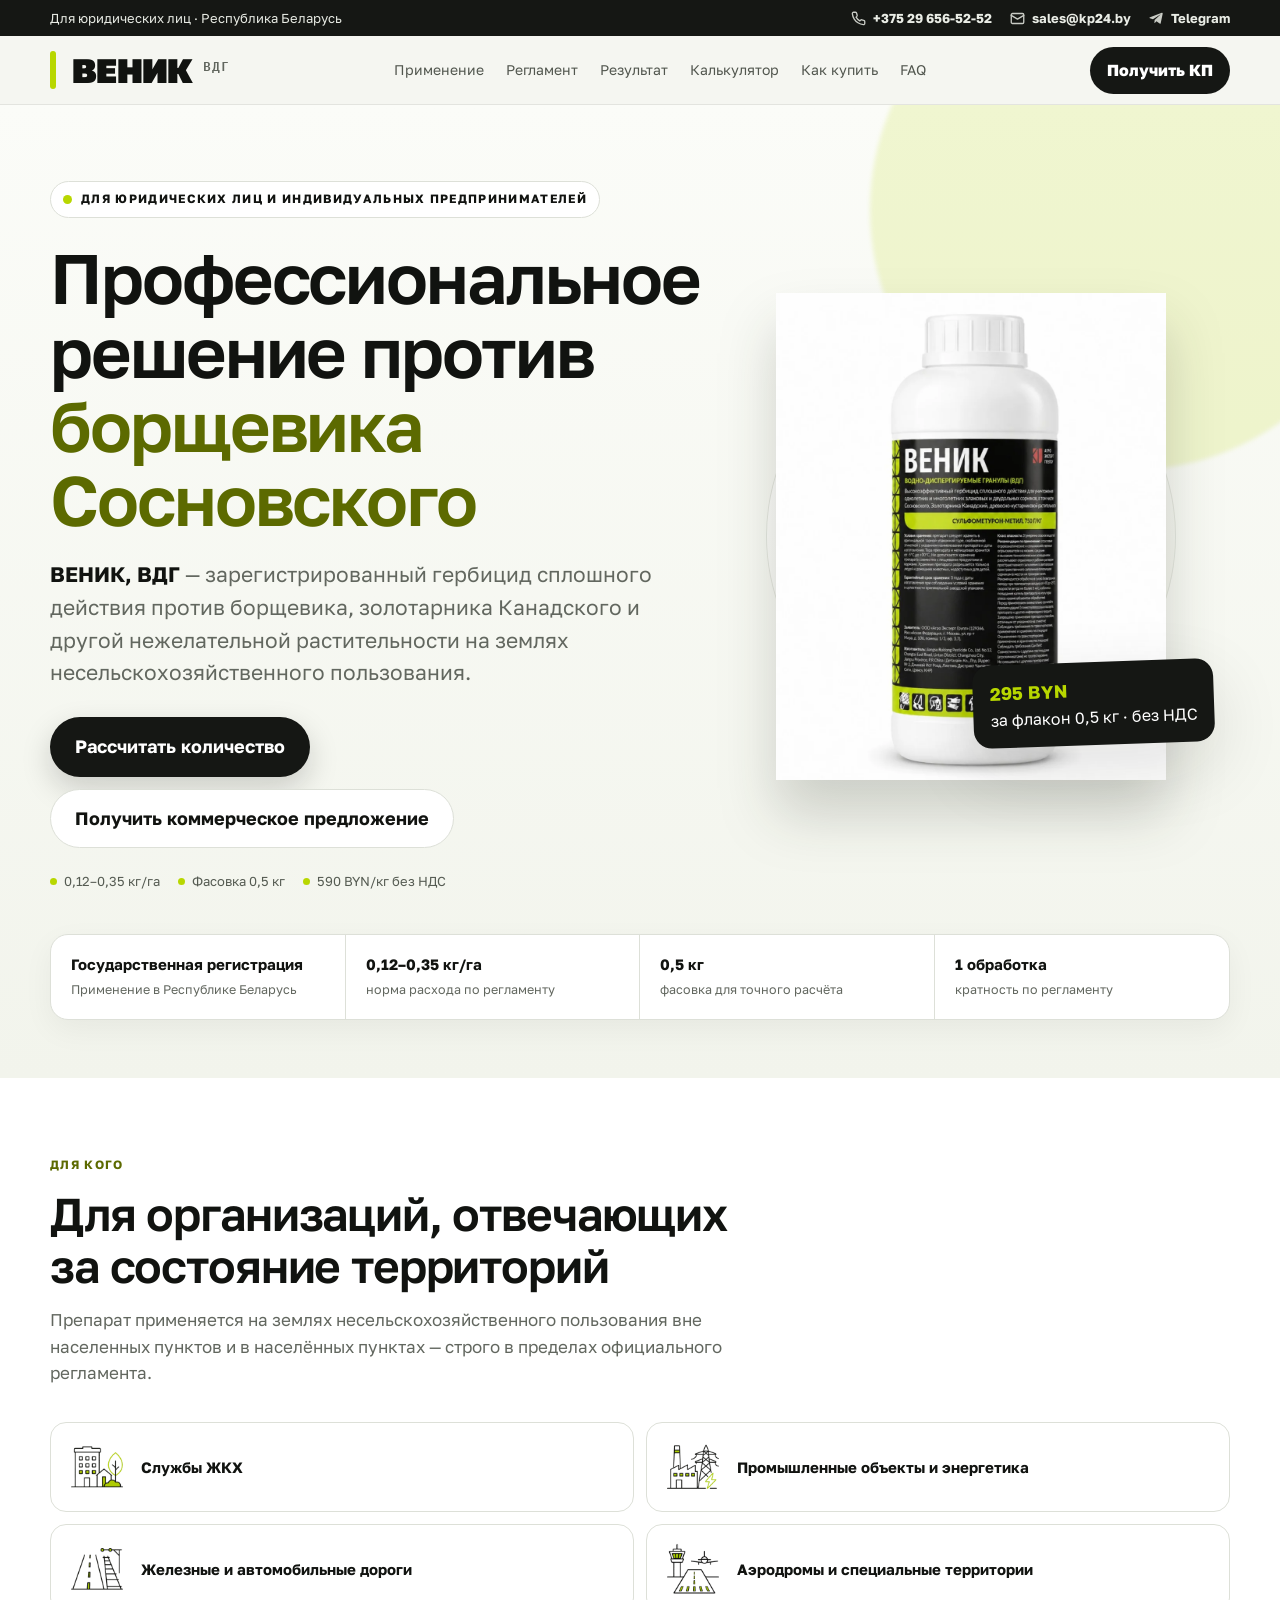
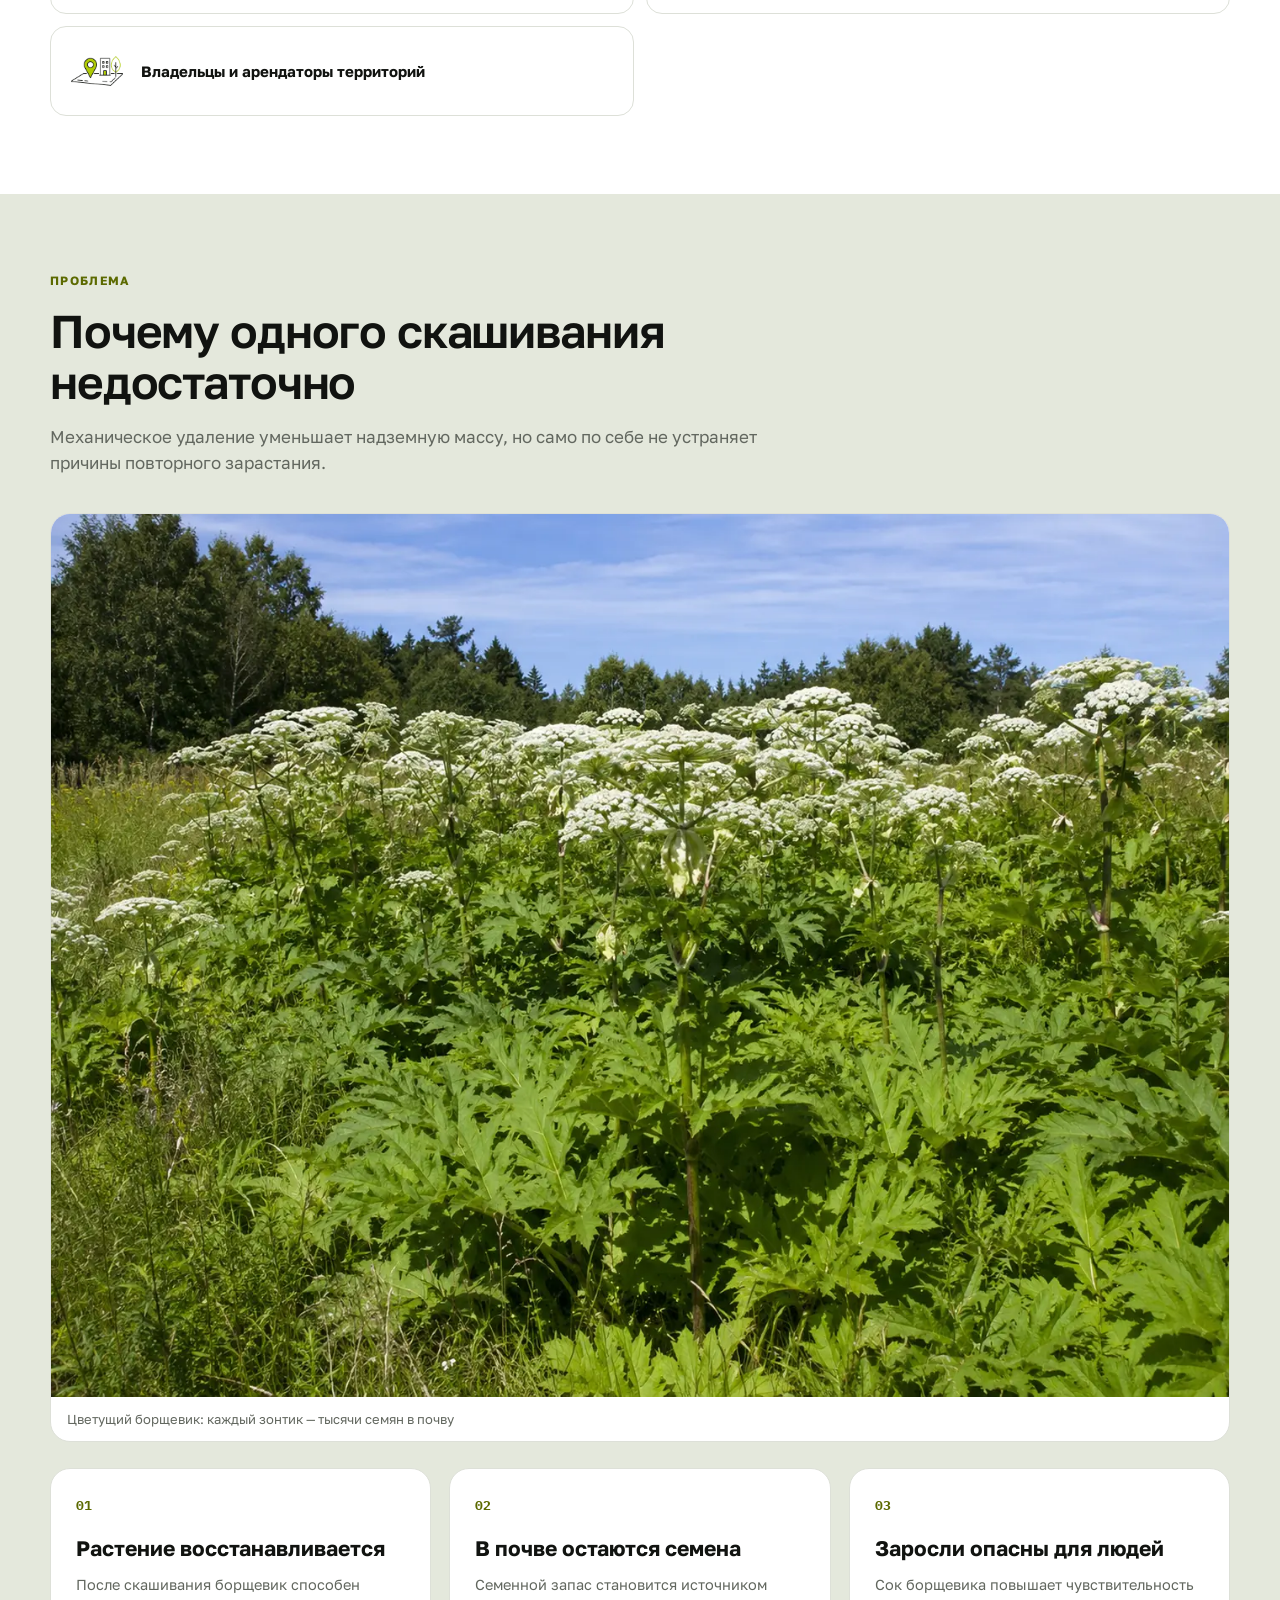
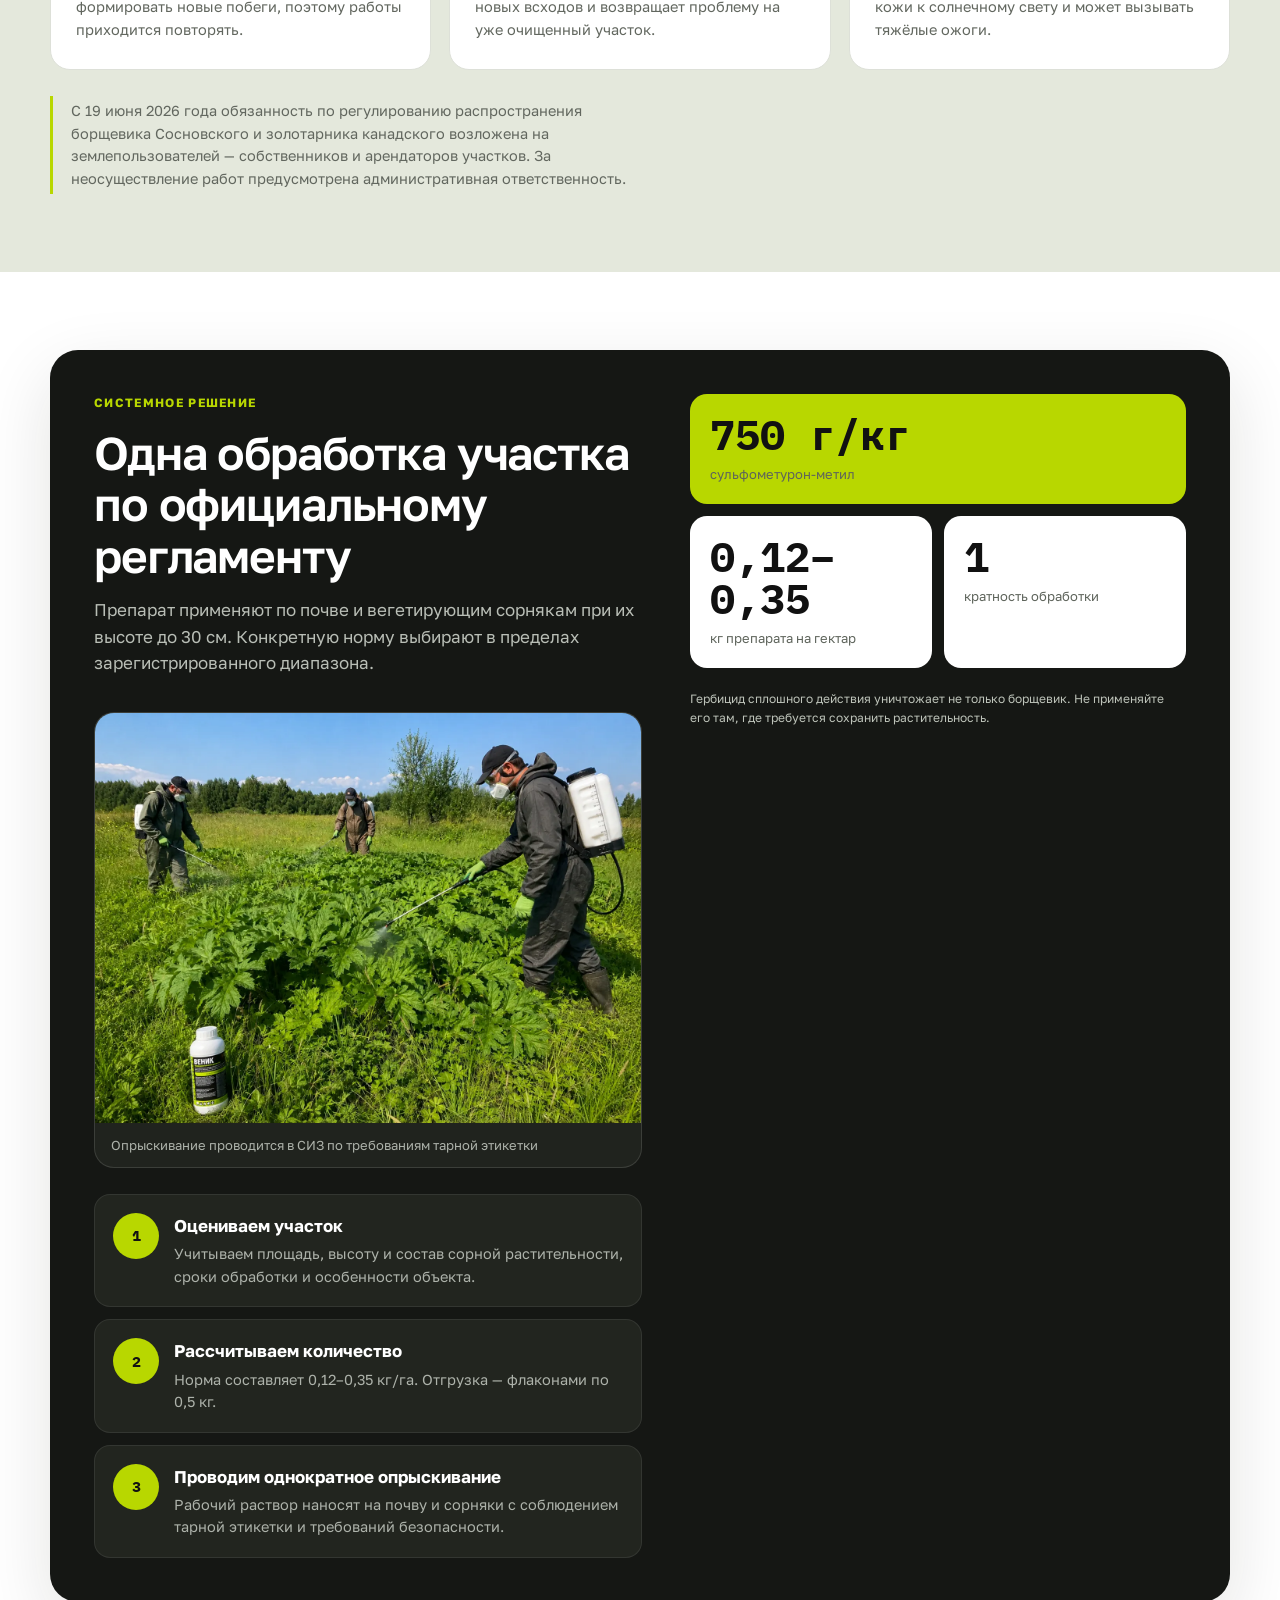
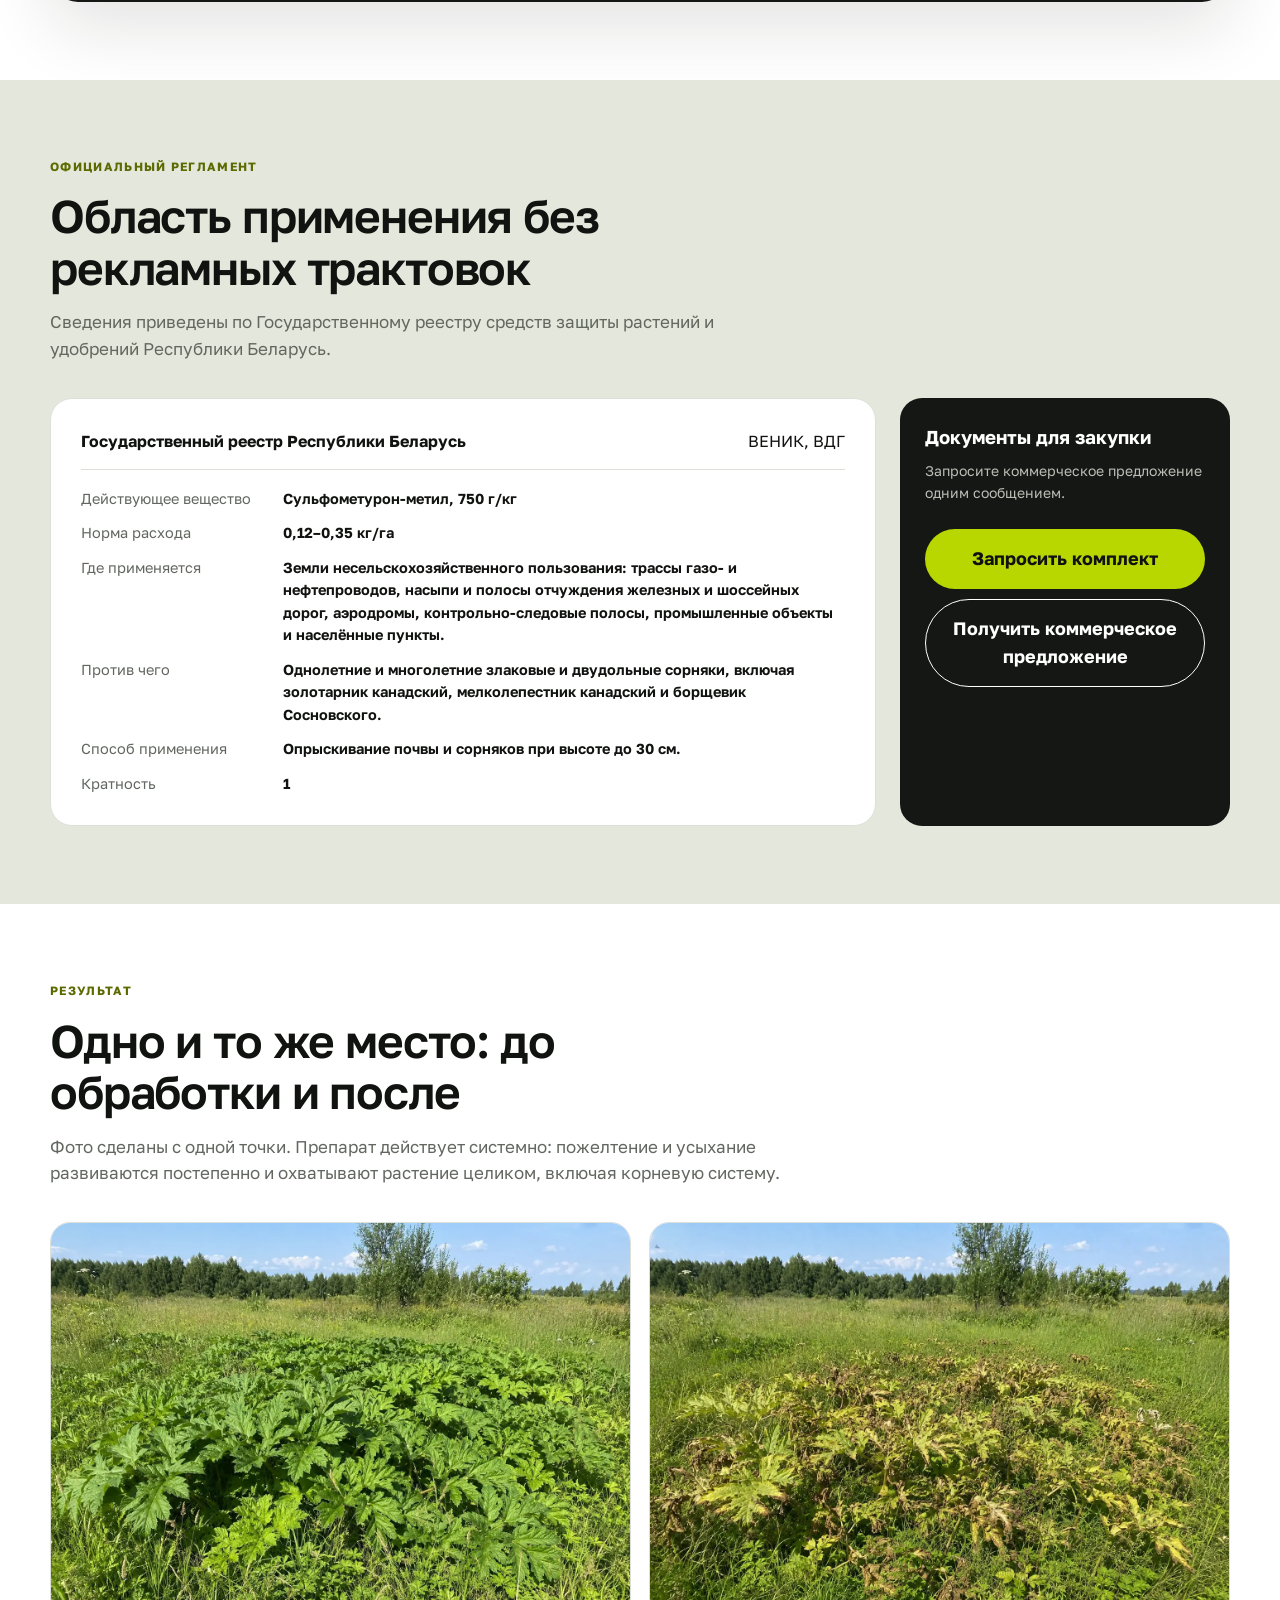
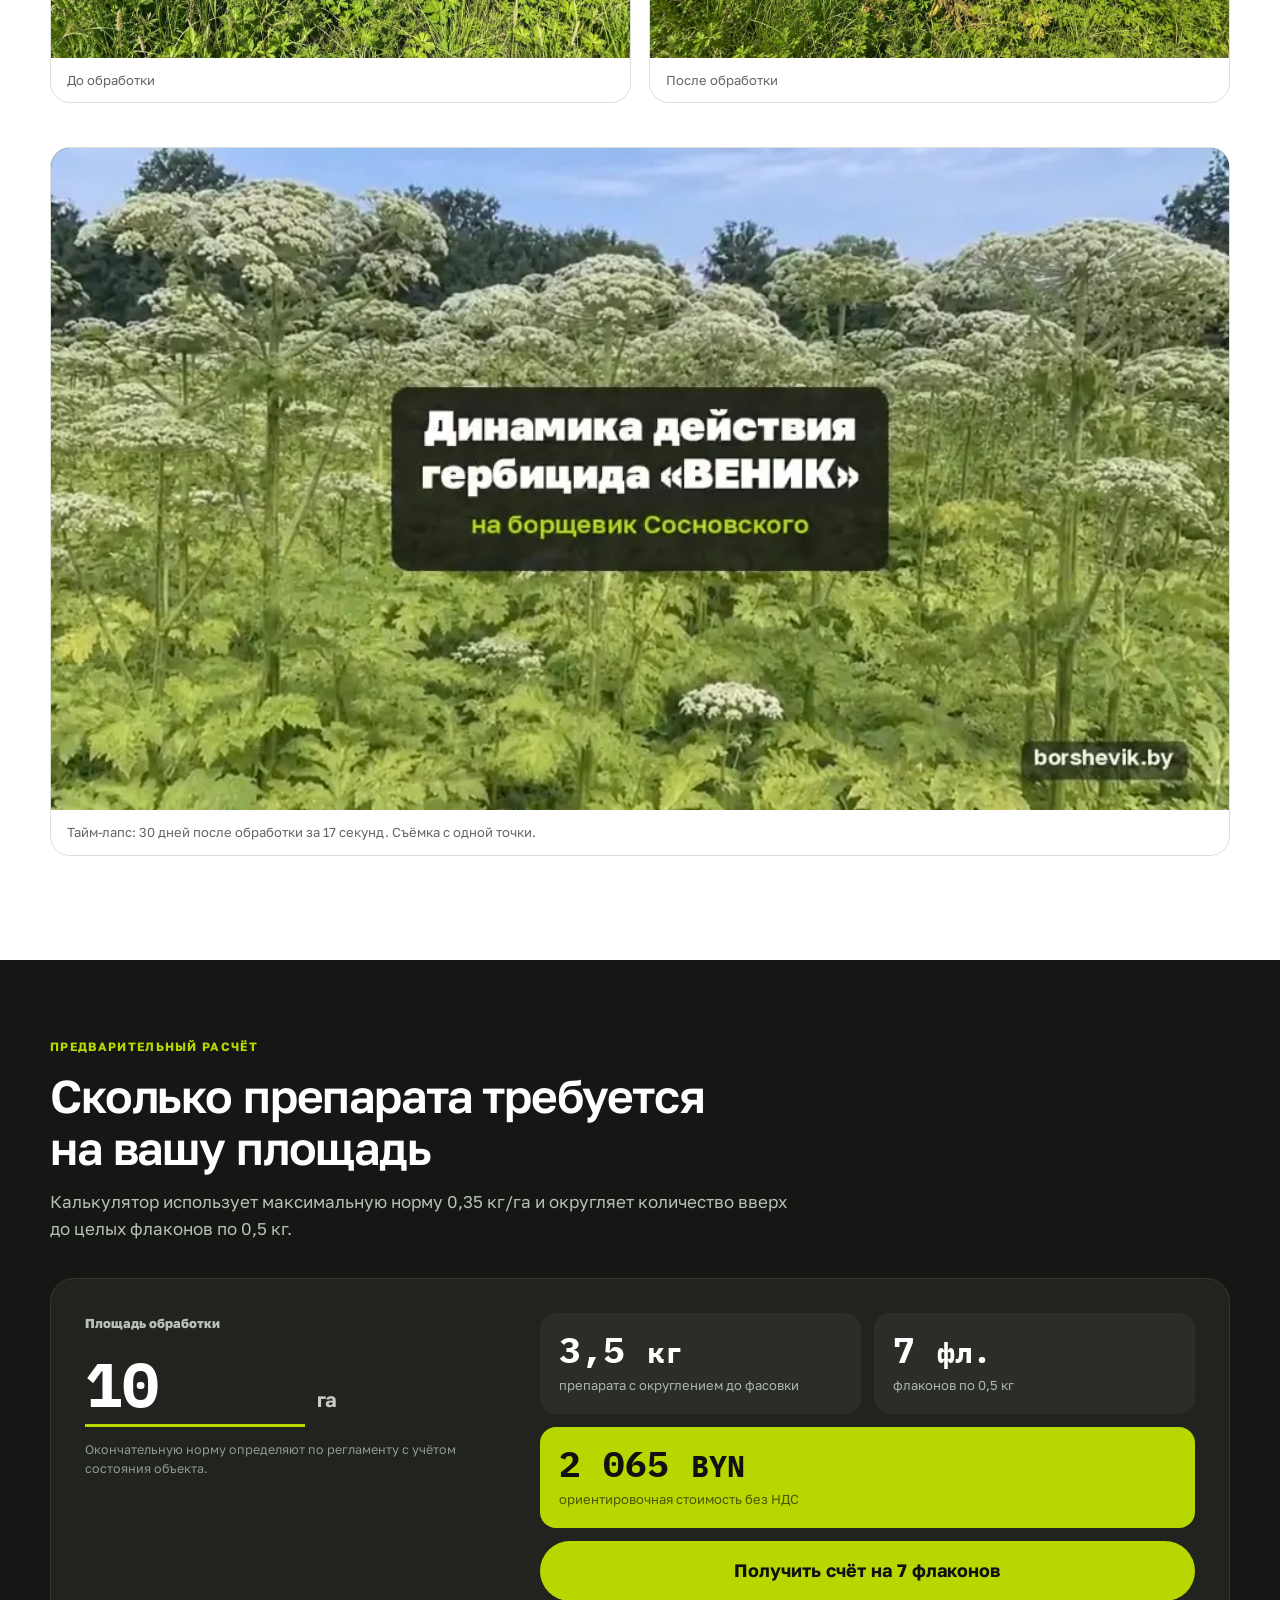
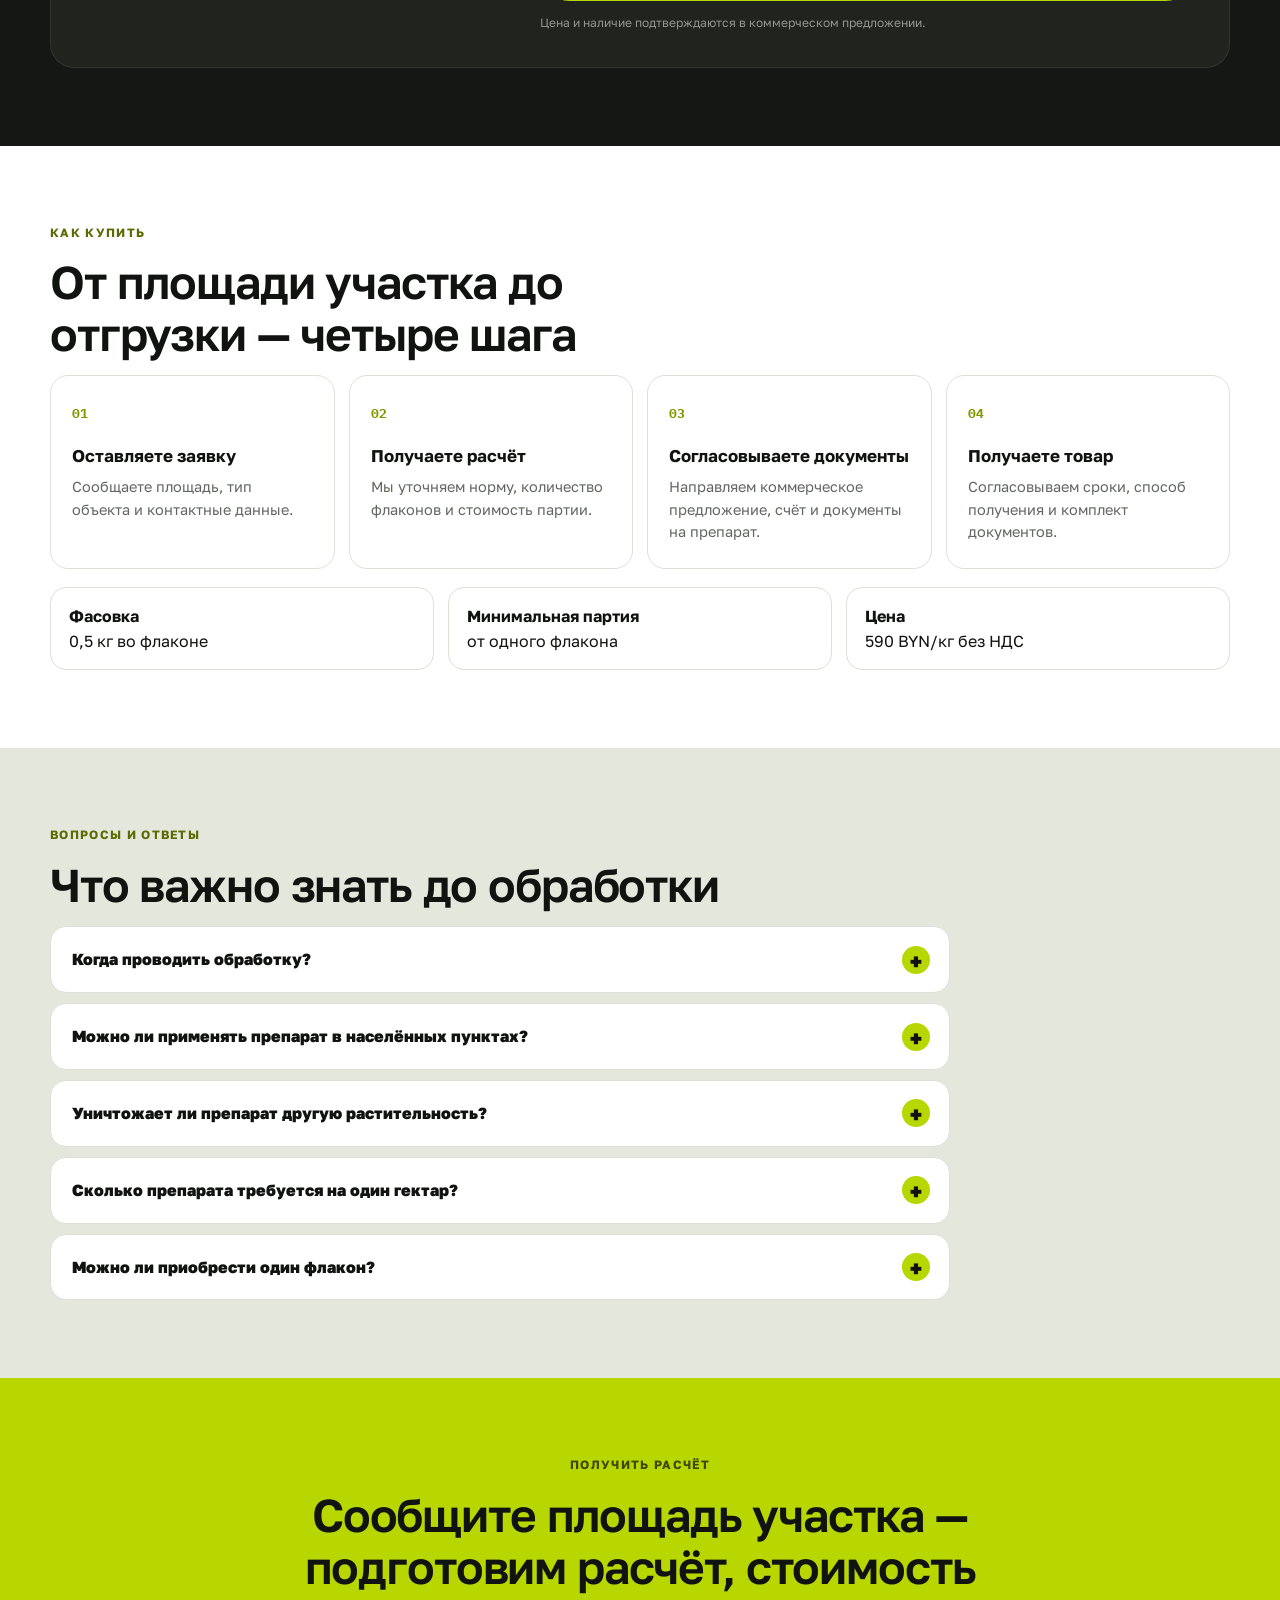
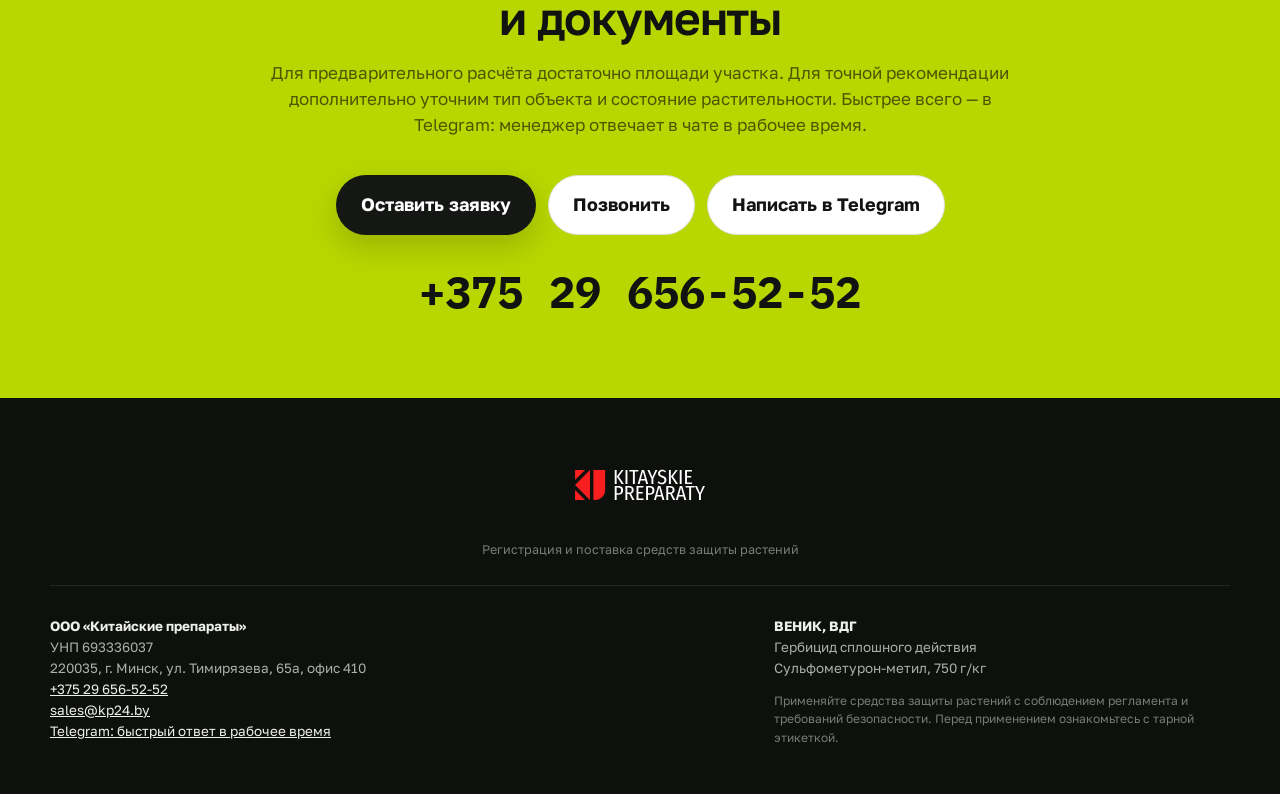
==== commit ca0014c7: "problem: legal responsibility note" ====
--- a/index.html
+++ b/index.html
@@ -48,7 +48,9 @@
 <article class="card"><div class="num">01</div><h3>Растение восстанавливается</h3><p>После скашивания борщевик способен формировать новые побеги, поэтому работы приходится повторять.</p></article>
 <article class="card"><div class="num">02</div><h3>В почве остаются семена</h3><p>Семенной запас становится источником новых всходов и возвращает проблему на уже очищенный участок.</p></article>
 <article class="card"><div class="num">03</div><h3>Заросли опасны для людей</h3><p>Сок борщевика повышает чувствительность кожи к солнечному свету и может вызывать тяжёлые ожоги.</p></article>
-</div></div></section>
+</div>
+<p class="lawnote">С 19 июня 2026 года обязанность по регулированию распространения борщевика Сосновского и золотарника канадского возложена на землепользователей — собственников и арендаторов участков. За неосуществление работ предусмотрена административная ответственность.</p>
+</div></section>
 
 <section class="white" id="application"><div class="wrap"><div class="solution">
 <div><div class="label">Системное решение</div><h2>Одна обработка участка по официальному регламенту</h2><p class="sub">Препарат применяют по почве и вегетирующим сорнякам при их высоте до 30 см. Конкретную норму выбирают в пределах зарегистрированного диапазона.</p><figure class="photo dark"><img src="assets/application-work.webp" alt="Обработка зарослей борщевика ранцевыми опрыскивателями в средствах индивидуальной защиты" loading="lazy" width="1400" height="1050"><figcaption>Опрыскивание проводится в СИЗ по требованиям тарной этикетки</figcaption></figure><div class="steps">
--- a/styles.css
+++ b/styles.css
@@ -145,7 +145,7 @@
 .consent{display:flex;align-items:flex-start;gap:9px;font-size:12px;color:var(--muted);margin:16px 0}
 .status{display:none;margin-top:13px;border-radius:11px;padding:12px 14px;font-size:13px}
 .status.show{display:block;background:#eef3cf;color:#3b4300}
-.devnote{font-size:11.5px;color:#7c8179;margin-top:12px}
+.devnote{font-size:12px;color:#7c8179;margin-top:12px}
 .photo{margin:0 0 26px;border-radius:20px;overflow:hidden;border:1px solid var(--line);background:#fff}
 .photo img{display:block;width:100%;height:auto}
 .photo figcaption{padding:12px 16px;font-size:13px;color:var(--muted)}
@@ -181,6 +181,11 @@
 .topcontacts{display:flex;align-items:center;gap:18px}
 .topcontacts a{display:inline-flex;align-items:center;gap:7px;font-weight:700;text-decoration:none}
 .topcontacts svg{width:15px;height:15px;opacity:.85;flex:0 0 15px}
+.field input:focus-visible,.field textarea:focus-visible{outline:2px solid var(--lime-dark);outline-offset:1px;border-color:var(--lime-dark)}
+.area input:focus-visible{outline:2px solid var(--lime);outline-offset:3px}
+a:focus-visible,button:focus-visible,summary:focus-visible,input[type=checkbox]:focus-visible{outline:2px solid var(--lime-dark);outline-offset:2px}
+.calc a:focus-visible,.calc button:focus-visible,.solution a:focus-visible,.solution button:focus-visible,.menu-panel a:focus-visible,footer a:focus-visible{outline-color:var(--lime)}
+.lawnote{margin-top:26px;padding:4px 0 4px 18px;border-left:3px solid var(--lime);font-size:14.5px;color:var(--muted);max-width:68ch}
 @media(max-width:980px){
  .links{display:none}.hero-grid{grid-template-columns:1fr .82fr;gap:28px}.product-stage{min-height:500px}
  .trustbar{grid-template-columns:1fr 1fr}.audience{grid-template-columns:1fr 1fr}
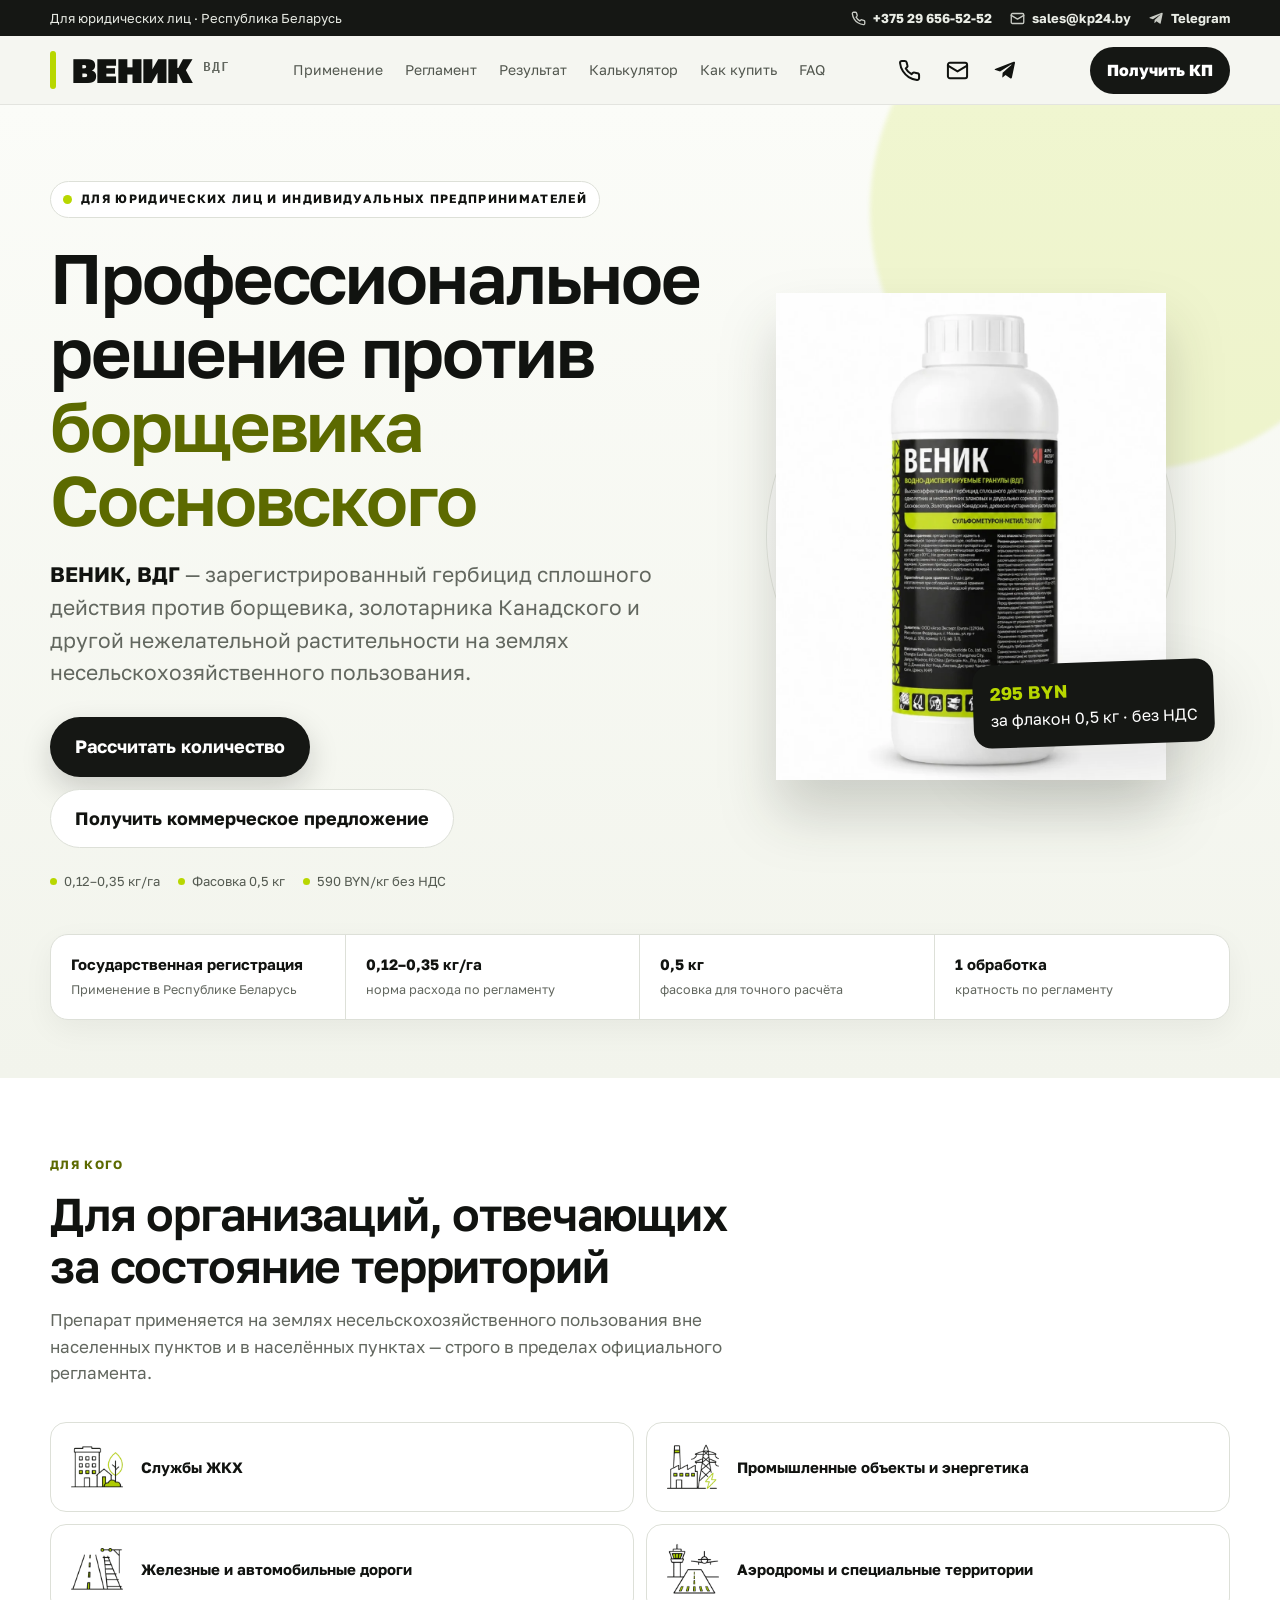
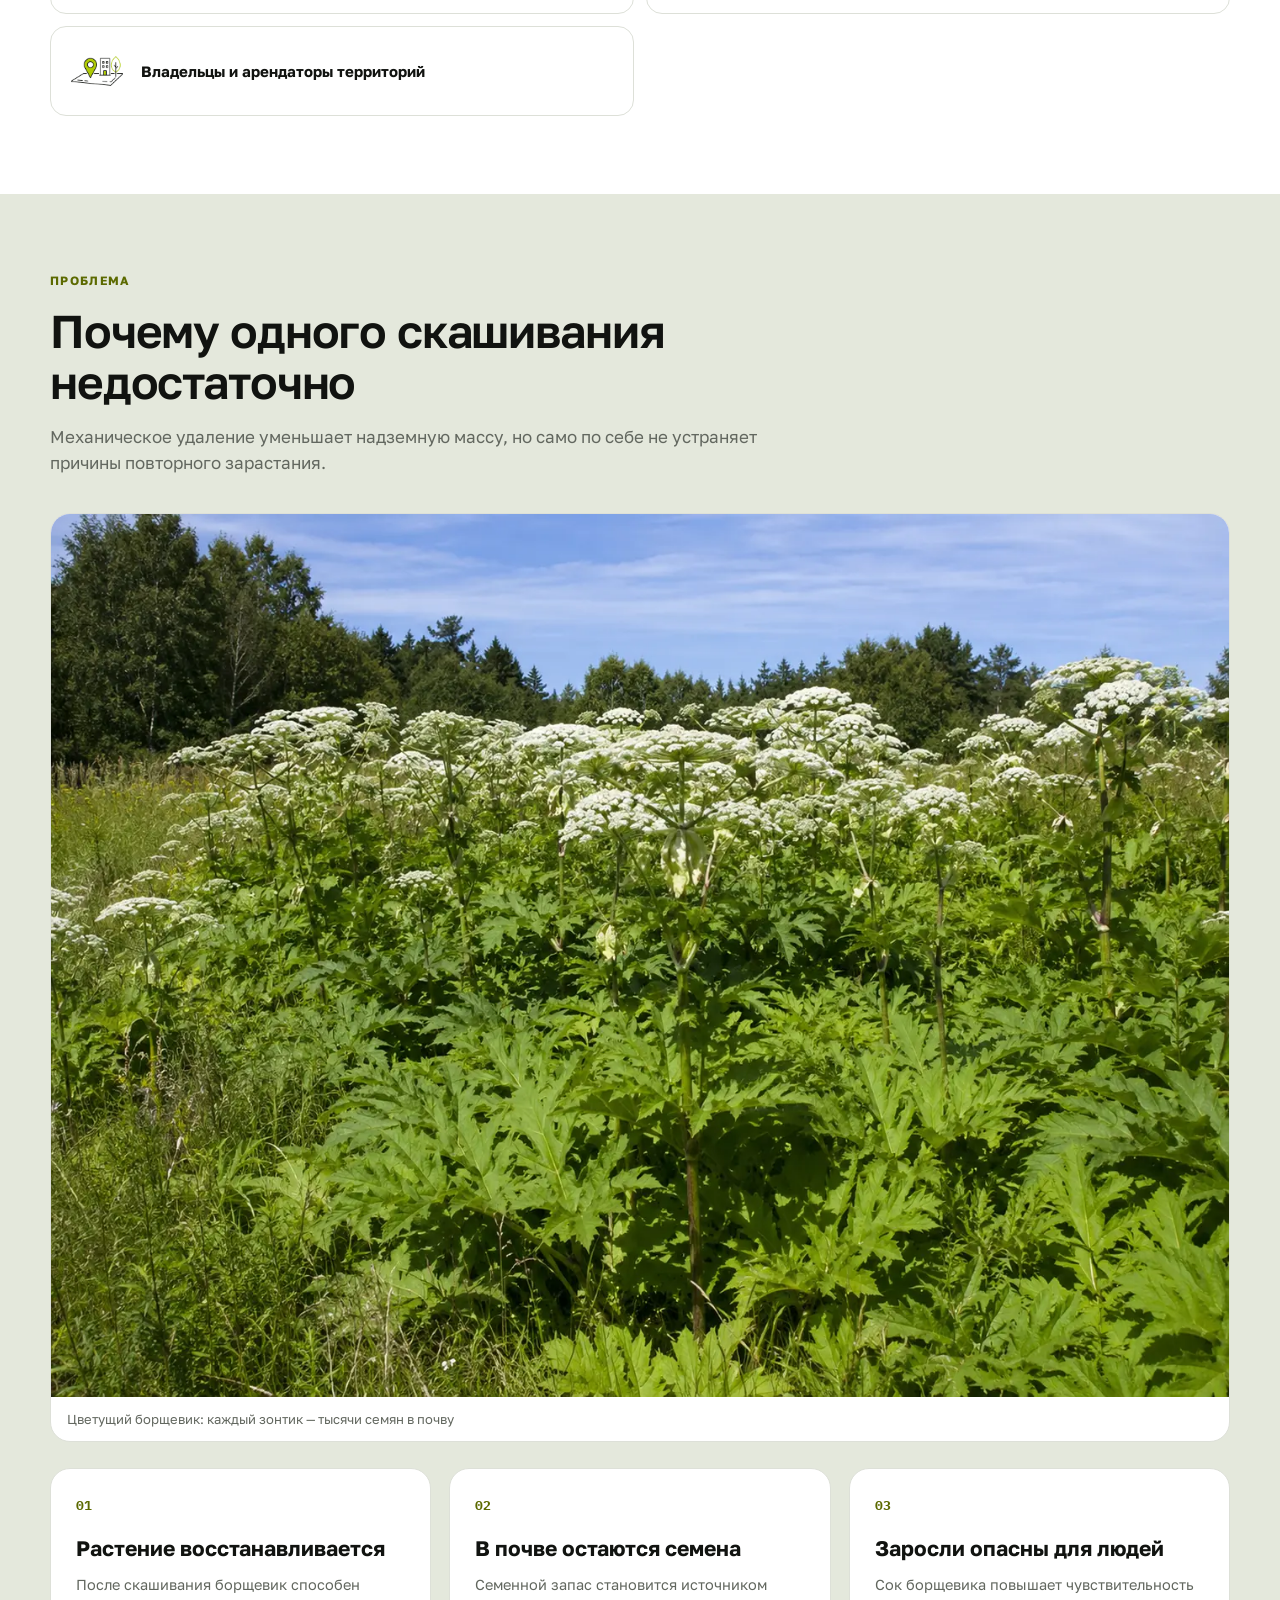
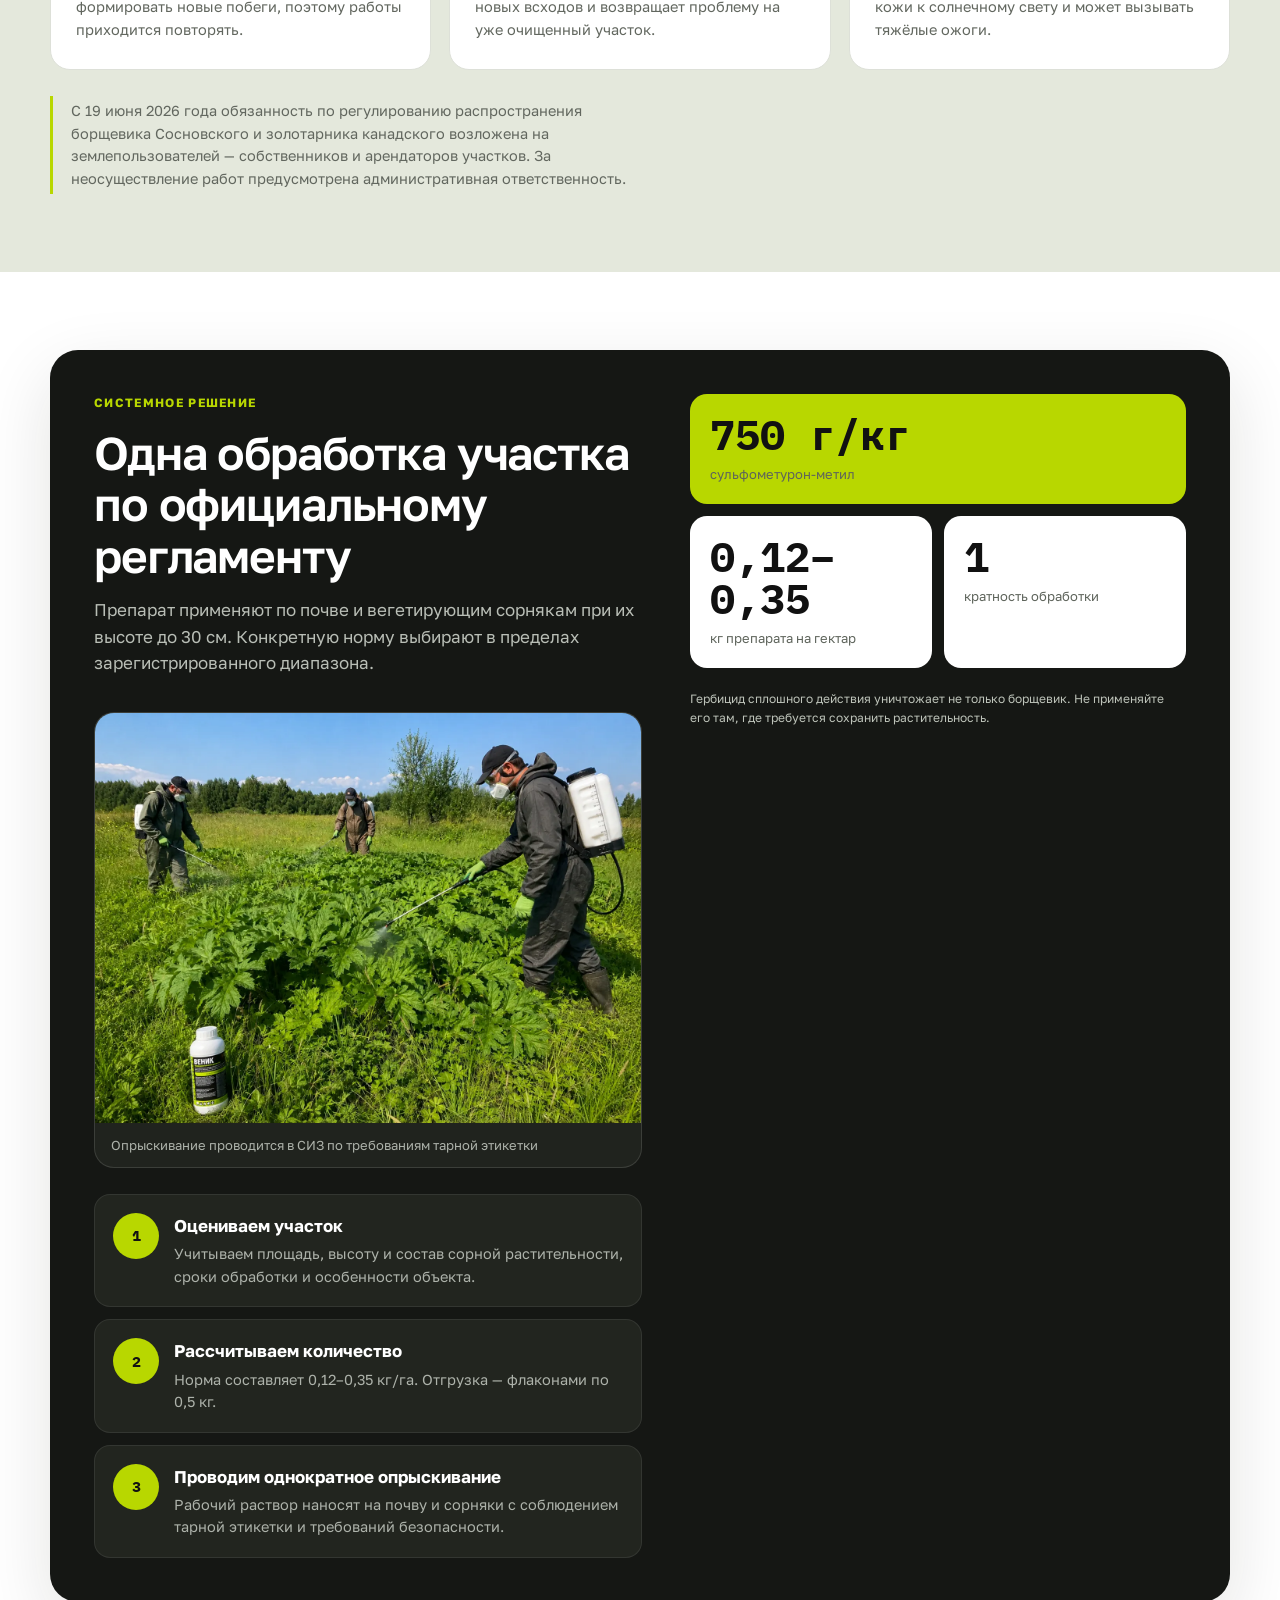
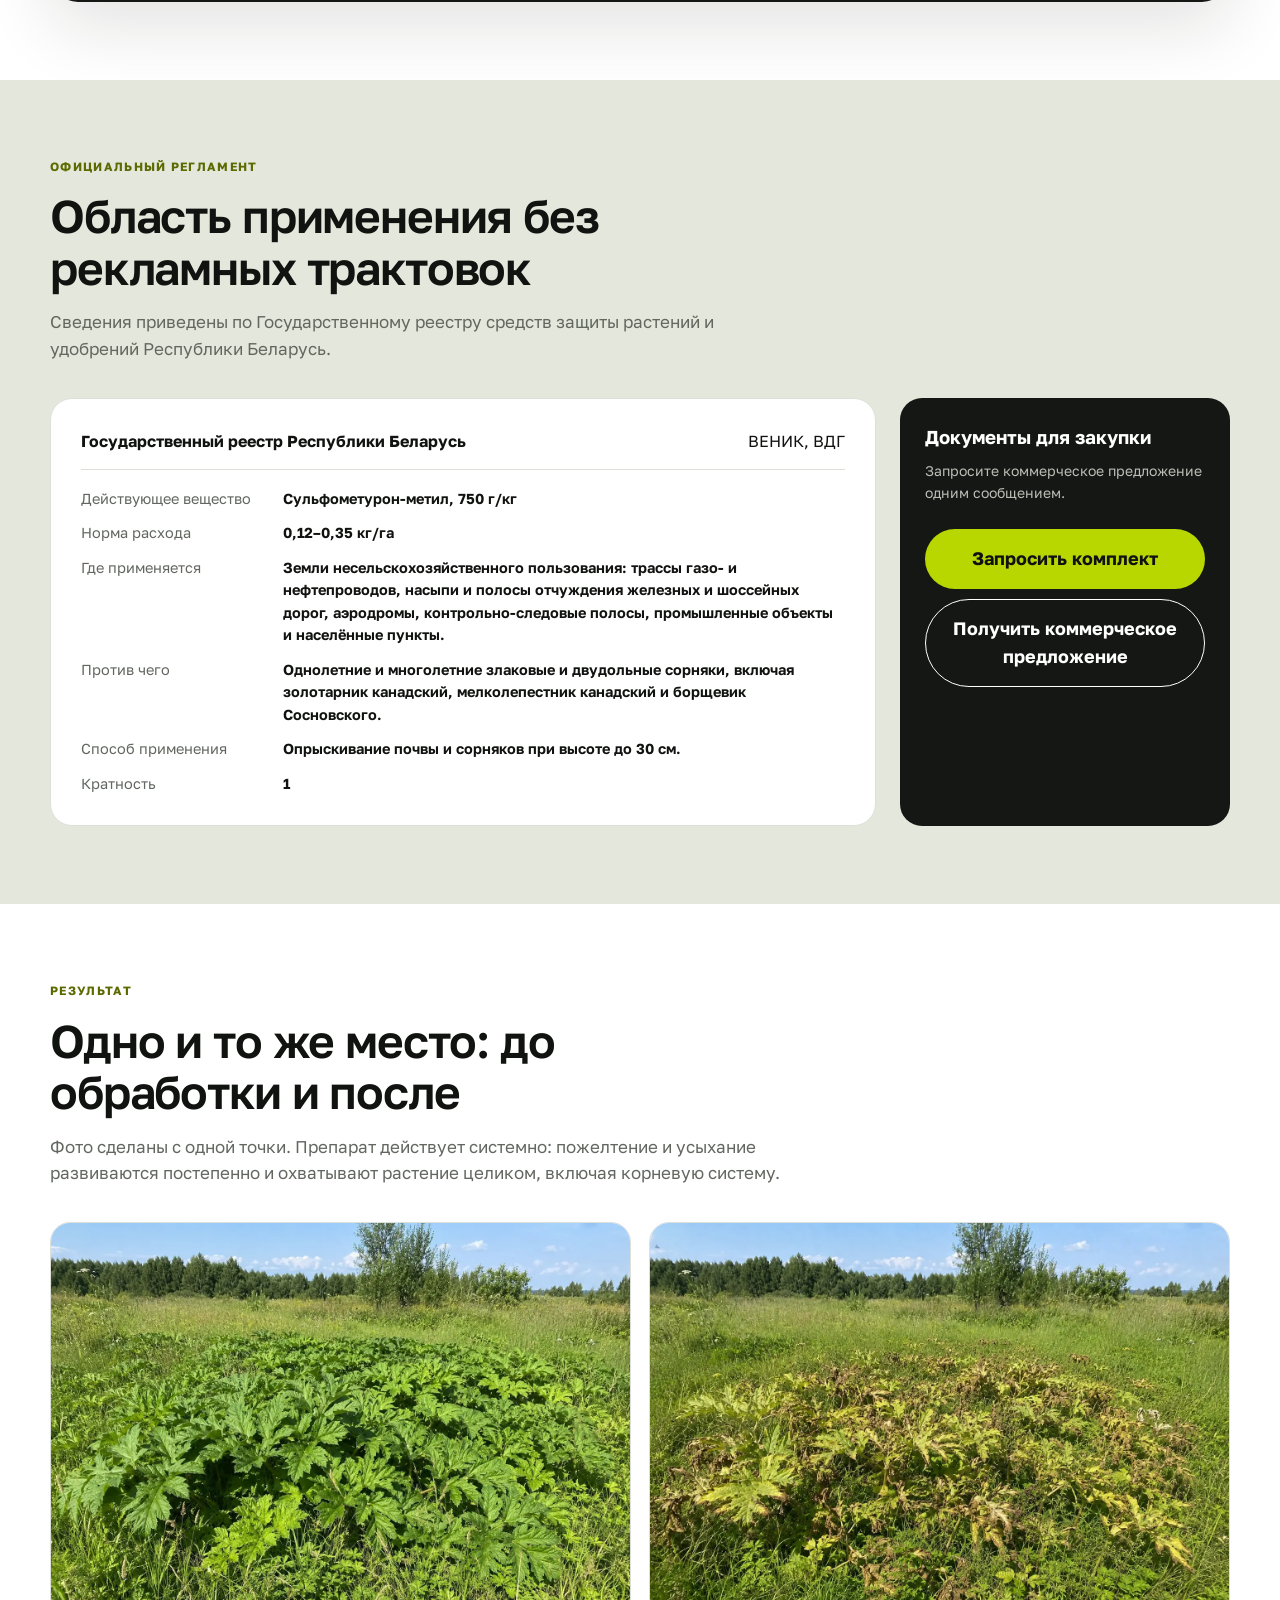
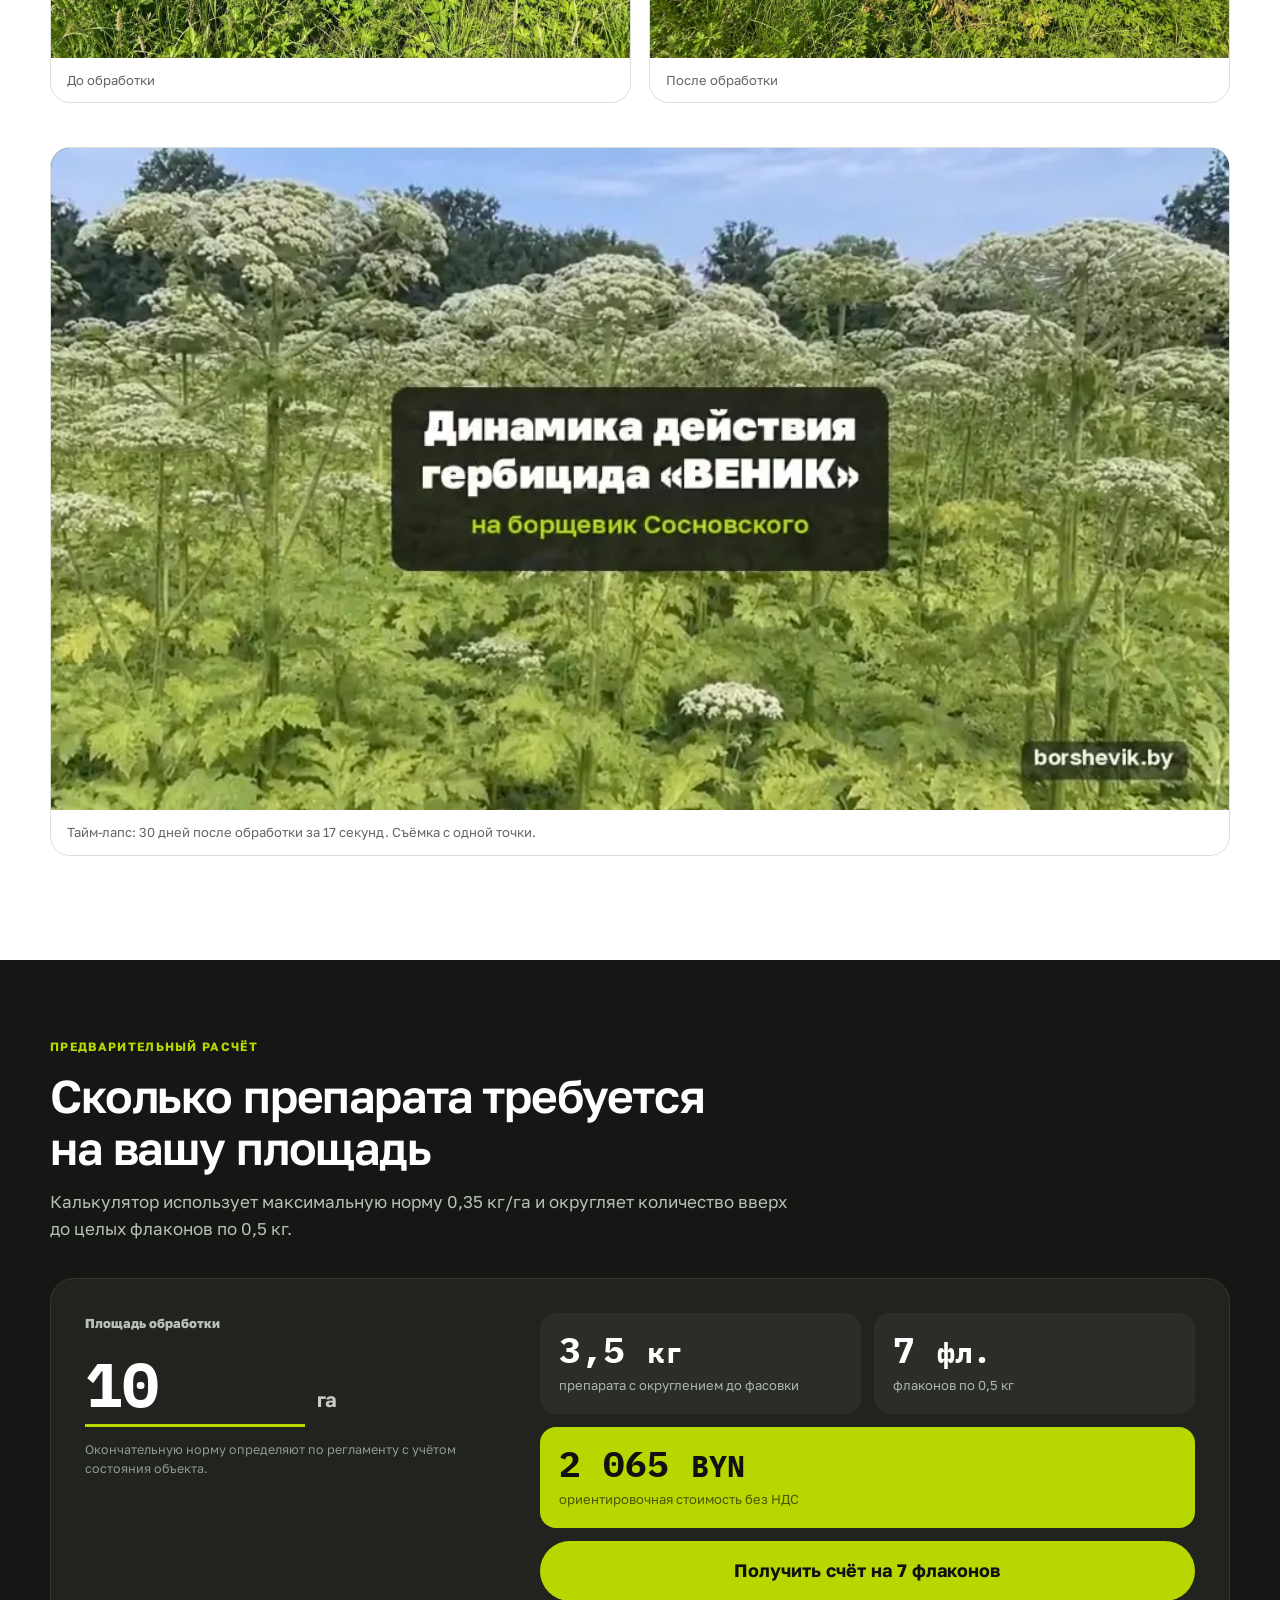
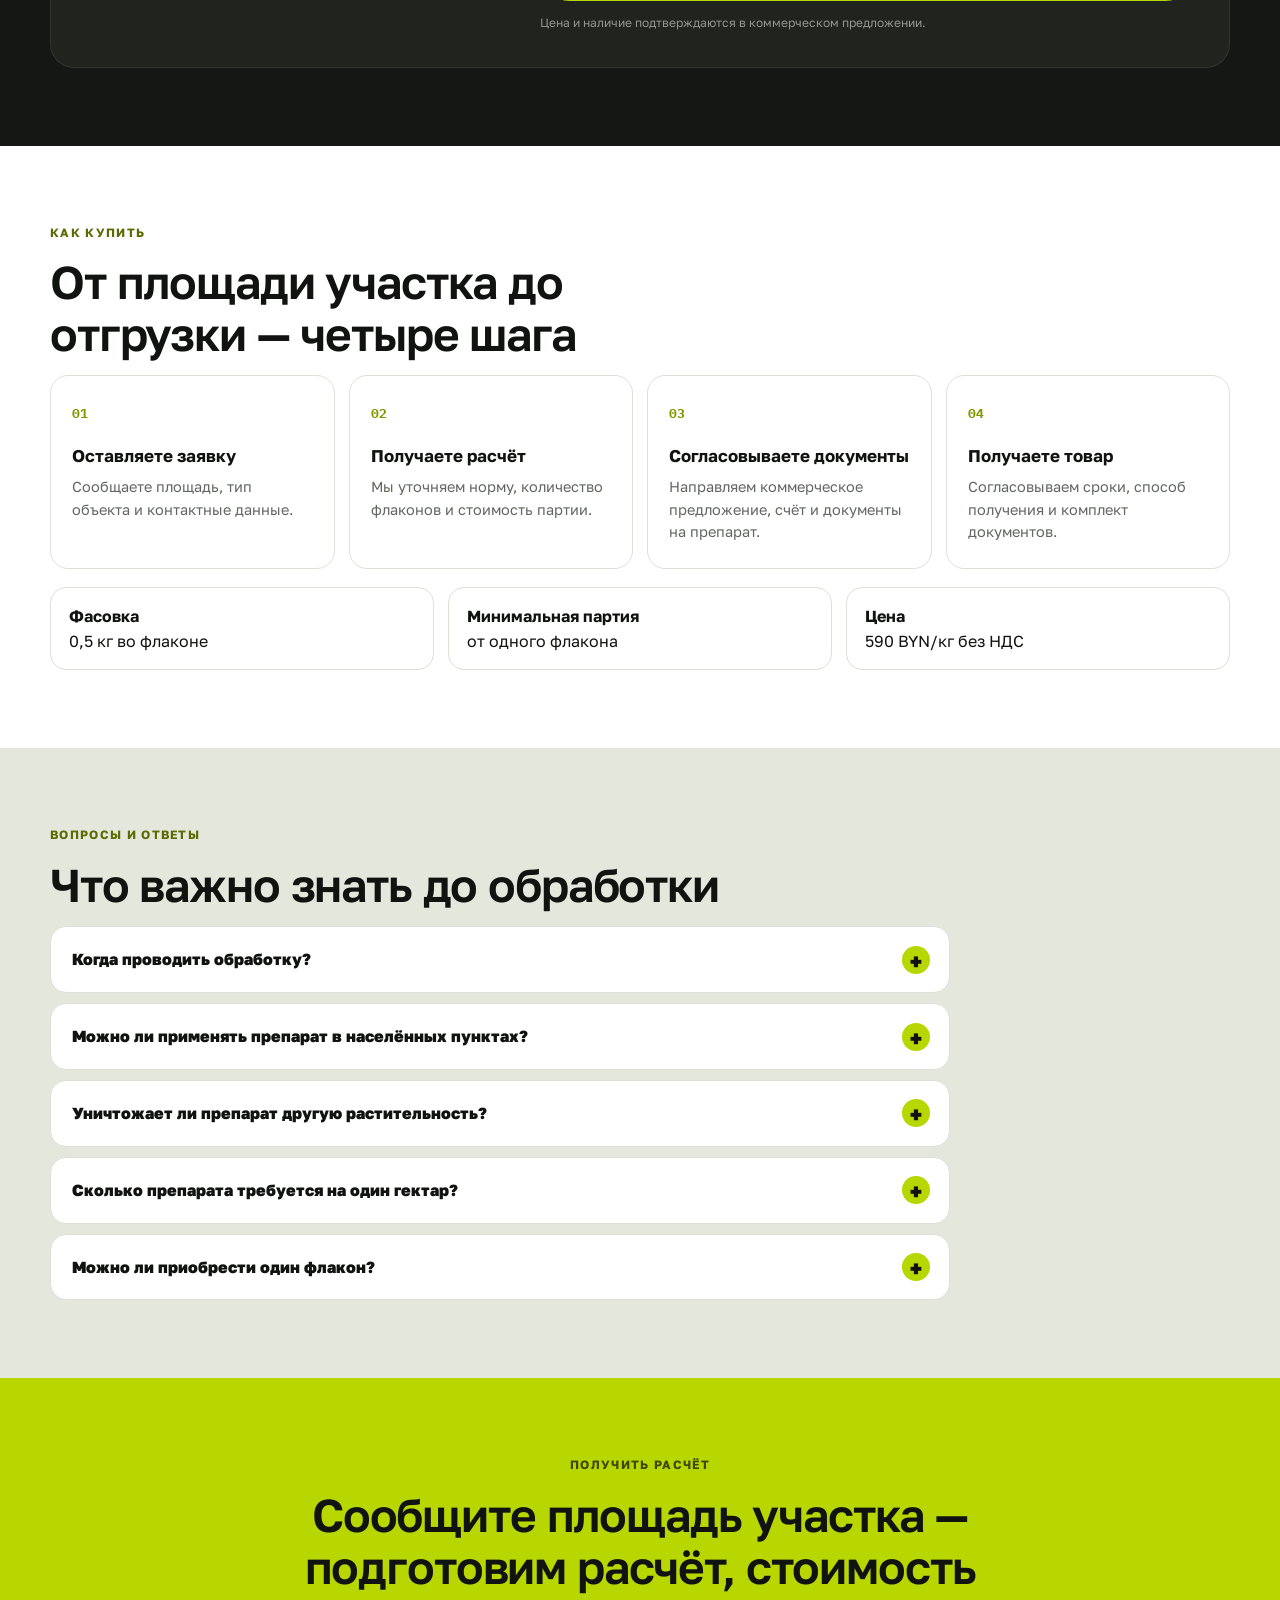
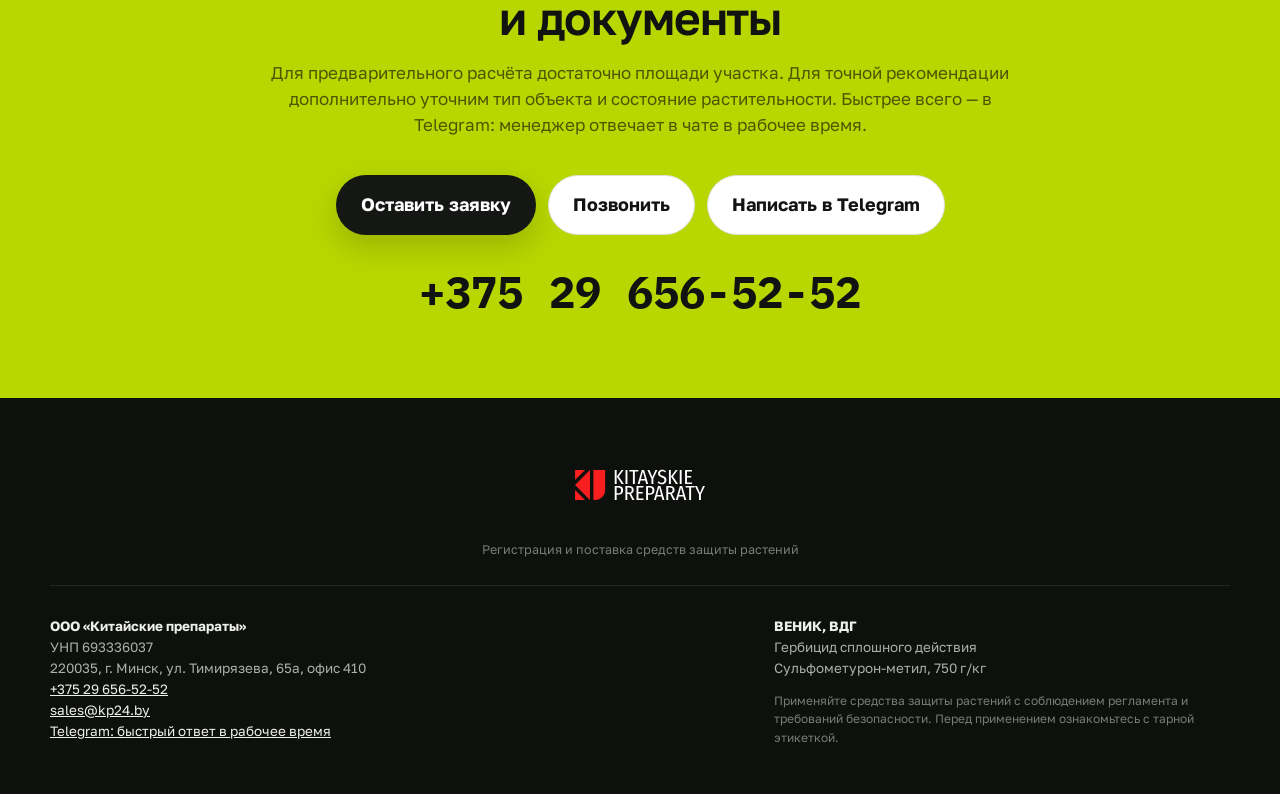
==== commit 66d30d4b: "desktop: contacts in sticky nav + tablet burger fix" ====
--- a/index.html
+++ b/index.html
@@ -16,7 +16,7 @@
 </head>
 <body>
 <div class="top"><div class="wrap"><span>Для юридических лиц · Республика Беларусь</span><div class="topcontacts"><a href="tel:+375296565252"><svg viewBox="0 0 24 24" fill="none" stroke="currentColor" stroke-width="2.1" stroke-linecap="round" stroke-linejoin="round"><path d="M22 16.92v3a2 2 0 0 1-2.18 2 19.79 19.79 0 0 1-8.63-3.07 19.5 19.5 0 0 1-6-6 19.79 19.79 0 0 1-3.07-8.67A2 2 0 0 1 4.11 2h3a2 2 0 0 1 2 1.72c.13.96.36 1.9.7 2.81a2 2 0 0 1-.45 2.11L8.09 9.91a16 16 0 0 0 6 6l1.27-1.27a2 2 0 0 1 2.11-.45c.9.34 1.85.57 2.81.7A2 2 0 0 1 22 16.92z"/></svg>+375 29 656-52-52</a><a href="mailto:sales@kp24.by"><svg viewBox="0 0 24 24" fill="none" stroke="currentColor" stroke-width="2.1" stroke-linecap="round" stroke-linejoin="round"><rect x="2" y="4" width="20" height="16" rx="2"/><path d="m22 7-10 6L2 7"/></svg>sales@kp24.by</a><a href="https://t.me/venik_leads_bot" target="_blank" rel="noopener"><svg viewBox="0 0 24 24" fill="currentColor"><path d="M21.9 4.3 18.7 19.4c-.2 1.1-.9 1.3-1.8.8l-4.9-3.6-2.4 2.3c-.3.3-.5.5-1 .5l.4-5 9.1-8.2c.4-.4-.1-.6-.6-.2L6.3 13.1l-4.8-1.5c-1.1-.3-1.1-1 .2-1.5l18.8-7.2c.9-.3 1.6.2 1.4 1.4z"/></svg>Telegram</a></div></div></div>
-<nav class="nav"><div class="wrap"><a class="brand" href="#top"><span class="brandbar"></span><span class="brandname">ВЕНИК</span><span class="brandwdg">ВДГ</span></a><div class="links"><a href="#application">Применение</a><a href="#registry">Регламент</a><a href="#results">Результат</a><a href="#calculator">Калькулятор</a><a href="#buy">Как купить</a><a href="#faq">FAQ</a></div><button class="navbtn" data-open data-topic="Коммерческое предложение">Получить КП</button><div class="navtools"><a class="iconbtn callbtn" href="tel:+375296565252" aria-label="Позвонить"><svg viewBox="0 0 24 24" fill="none" stroke="currentColor" stroke-width="2.1" stroke-linecap="round" stroke-linejoin="round"><path d="M22 16.92v3a2 2 0 0 1-2.18 2 19.79 19.79 0 0 1-8.63-3.07 19.5 19.5 0 0 1-6-6 19.79 19.79 0 0 1-3.07-8.67A2 2 0 0 1 4.11 2h3a2 2 0 0 1 2 1.72c.13.96.36 1.9.7 2.81a2 2 0 0 1-.45 2.11L8.09 9.91a16 16 0 0 0 6 6l1.27-1.27a2 2 0 0 1 2.11-.45c.9.34 1.85.57 2.81.7A2 2 0 0 1 22 16.92z"/></svg></a><a class="iconbtn" href="https://t.me/venik_leads_bot" target="_blank" rel="noopener" aria-label="Написать в Telegram"><svg viewBox="0 0 24 24" fill="currentColor"><path d="M21.9 4.3 18.7 19.4c-.2 1.1-.9 1.3-1.8.8l-4.9-3.6-2.4 2.3c-.3.3-.5.5-1 .5l.4-5 9.1-8.2c.4-.4-.1-.6-.6-.2L6.3 13.1l-4.8-1.5c-1.1-.3-1.1-1 .2-1.5l18.8-7.2c.9-.3 1.6.2 1.4 1.4z"/></svg></a><button class="iconbtn" id="burger" aria-label="Меню"><svg viewBox="0 0 24 24" fill="none" stroke="currentColor" stroke-width="2.1" stroke-linecap="round"><line x1="3" y1="6" x2="21" y2="6"/><line x1="3" y1="12" x2="21" y2="12"/><line x1="3" y1="18" x2="21" y2="18"/></svg></button></div></div></nav>
+<nav class="nav"><div class="wrap"><a class="brand" href="#top"><span class="brandbar"></span><span class="brandname">ВЕНИК</span><span class="brandwdg">ВДГ</span></a><div class="links"><a href="#application">Применение</a><a href="#registry">Регламент</a><a href="#results">Результат</a><a href="#calculator">Калькулятор</a><a href="#buy">Как купить</a><a href="#faq">FAQ</a></div><div class="navtools"><a class="iconbtn callbtn" href="tel:+375296565252" aria-label="Позвонить"><svg viewBox="0 0 24 24" fill="none" stroke="currentColor" stroke-width="2.1" stroke-linecap="round" stroke-linejoin="round"><path d="M22 16.92v3a2 2 0 0 1-2.18 2 19.79 19.79 0 0 1-8.63-3.07 19.5 19.5 0 0 1-6-6 19.79 19.79 0 0 1-3.07-8.67A2 2 0 0 1 4.11 2h3a2 2 0 0 1 2 1.72c.13.96.36 1.9.7 2.81a2 2 0 0 1-.45 2.11L8.09 9.91a16 16 0 0 0 6 6l1.27-1.27a2 2 0 0 1 2.11-.45c.9.34 1.85.57 2.81.7A2 2 0 0 1 22 16.92z"/></svg></a><a class="iconbtn mailbtn" href="mailto:sales@kp24.by" aria-label="Написать на почту"><svg viewBox="0 0 24 24" fill="none" stroke="currentColor" stroke-width="2.1" stroke-linecap="round" stroke-linejoin="round"><rect x="2" y="4" width="20" height="16" rx="2"/><path d="m22 7-10 6L2 7"/></svg></a><a class="iconbtn" href="https://t.me/venik_leads_bot" target="_blank" rel="noopener" aria-label="Написать в Telegram"><svg viewBox="0 0 24 24" fill="currentColor"><path d="M21.9 4.3 18.7 19.4c-.2 1.1-.9 1.3-1.8.8l-4.9-3.6-2.4 2.3c-.3.3-.5.5-1 .5l.4-5 9.1-8.2c.4-.4-.1-.6-.6-.2L6.3 13.1l-4.8-1.5c-1.1-.3-1.1-1 .2-1.5l18.8-7.2c.9-.3 1.6.2 1.4 1.4z"/></svg></a><button class="iconbtn" id="burger" aria-label="Меню"><svg viewBox="0 0 24 24" fill="none" stroke="currentColor" stroke-width="2.1" stroke-linecap="round"><line x1="3" y1="6" x2="21" y2="6"/><line x1="3" y1="12" x2="21" y2="12"/><line x1="3" y1="18" x2="21" y2="18"/></svg></button></div><button class="navbtn" data-open data-topic="Коммерческое предложение">Получить КП</button></div></nav>
 <div class="menu" id="menu"><div class="menu-backdrop" data-menuclose></div><div class="menu-panel"><div class="menu-head"><strong>Разделы</strong><button class="menu-close" data-menuclose aria-label="Закрыть">×</button></div><nav class="menu-links"><a href="#application" data-menuclose>Применение</a><a href="#registry" data-menuclose>Регламент</a><a href="#results" data-menuclose>Результат</a><a href="#calculator" data-menuclose>Калькулятор</a><a href="#buy" data-menuclose>Как купить</a><a href="#faq" data-menuclose>Вопросы и ответы</a></nav><div class="menu-cta"><button class="btn lime" data-open data-topic="Расчёт из меню" data-menuclose>Получить расчёт</button><a class="btn dark" href="tel:+375296565252">Позвонить +375 29 656-52-52</a><a class="btn secondary" href="mailto:sales@kp24.by">Написать на почту</a></div></div></div>
 <button class="totop" id="totop" aria-label="Наверх"><svg viewBox="0 0 24 24" fill="none" stroke="currentColor" stroke-width="2.2" stroke-linecap="round" stroke-linejoin="round"><line x1="12" y1="19" x2="12" y2="5"/><polyline points="5 12 12 5 19 12"/></svg></button>
 
--- a/styles.css
+++ b/styles.css
@@ -4,8 +4,8 @@
   --radius:22px;--shadow:0 24px 70px rgba(25,28,20,.12)
 }
 *{box-sizing:border-box;margin:0;padding:0}
-html{scroll-behavior:smooth;scroll-padding-top:76px;max-width:100%;overflow-x:hidden}
-body{font-family:'Golos Text',system-ui,sans-serif;background:var(--bg);color:var(--ink);line-height:1.55;-webkit-font-smoothing:antialiased;max-width:100%;overflow-x:hidden}
+html{scroll-behavior:smooth;scroll-padding-top:76px;max-width:100%}
+body{font-family:'Golos Text',system-ui,sans-serif;background:var(--bg);color:var(--ink);line-height:1.55;-webkit-font-smoothing:antialiased;max-width:100%}
 body.lock{overflow:hidden}
 a{color:inherit}button,input,textarea{font:inherit}
 .wrap{width:min(1180px,calc(100% - 40px));margin:auto}
@@ -155,8 +155,9 @@
 .foottop{text-align:center;padding-bottom:26px;margin-bottom:30px;border-bottom:1px solid rgba(255,255,255,.1)}
 .footlogo{display:block;width:190px;height:auto;margin:0 auto 10px}
 .foottag{color:#777d75;font-size:12.5px;max-width:60ch;margin:0 auto}
-.navtools{display:none;align-items:center;gap:6px}
-.iconbtn{width:44px;height:44px;border:0;background:transparent;border-radius:12px;display:grid;place-items:center;color:var(--ink)}
+.navtools{display:flex;align-items:center;gap:6px}
+#burger{display:none}
+.iconbtn{width:42px;height:42px;border:0;background:transparent;border-radius:12px;display:grid;place-items:center;color:var(--ink)}
 .iconbtn:active{background:rgba(17,19,16,.06)}
 .iconbtn svg{width:23px;height:23px}
 .menu{position:fixed;inset:0;z-index:60;display:none}
@@ -187,13 +188,13 @@
 .calc a:focus-visible,.calc button:focus-visible,.solution a:focus-visible,.solution button:focus-visible,.menu-panel a:focus-visible,footer a:focus-visible{outline-color:var(--lime)}
 .lawnote{margin-top:26px;padding:4px 0 4px 18px;border-left:3px solid var(--lime);font-size:14.5px;color:var(--muted);max-width:68ch}
 @media(max-width:980px){
- .links{display:none}.hero-grid{grid-template-columns:1fr .82fr;gap:28px}.product-stage{min-height:500px}
+ .links{display:none}#burger{display:grid}.hero-grid{grid-template-columns:1fr .82fr;gap:28px}.product-stage{min-height:500px}
  .trustbar{grid-template-columns:1fr 1fr}.audience{grid-template-columns:1fr 1fr}
  .solution,.registry,.calcbox{grid-template-columns:1fr}.buy{grid-template-columns:1fr 1fr}
 }
 @media(max-width:720px){
  .wrap{width:calc(100% - 28px)}.top{display:none}.nav .wrap{min-height:60px}.navbtn{display:none}
- .navtools{display:flex;gap:2px}
+ .navtools{gap:2px}.mailbtn{display:none}.iconbtn{width:44px;height:44px}
  .brandbar{width:5px;height:32px;margin-right:14px}.brandname{font-size:28px}.brandwdg{font-size:12px;margin-top:3px;margin-left:9px}
  .hero{padding:42px 0 34px}.hero-grid{grid-template-columns:1fr}.hero-grid>div{min-width:0}.actions .btn{width:100%}
  h1{font-size:30px;line-height:1.1;letter-spacing:-.03em;max-width:100%;overflow-wrap:normal;word-break:normal}
